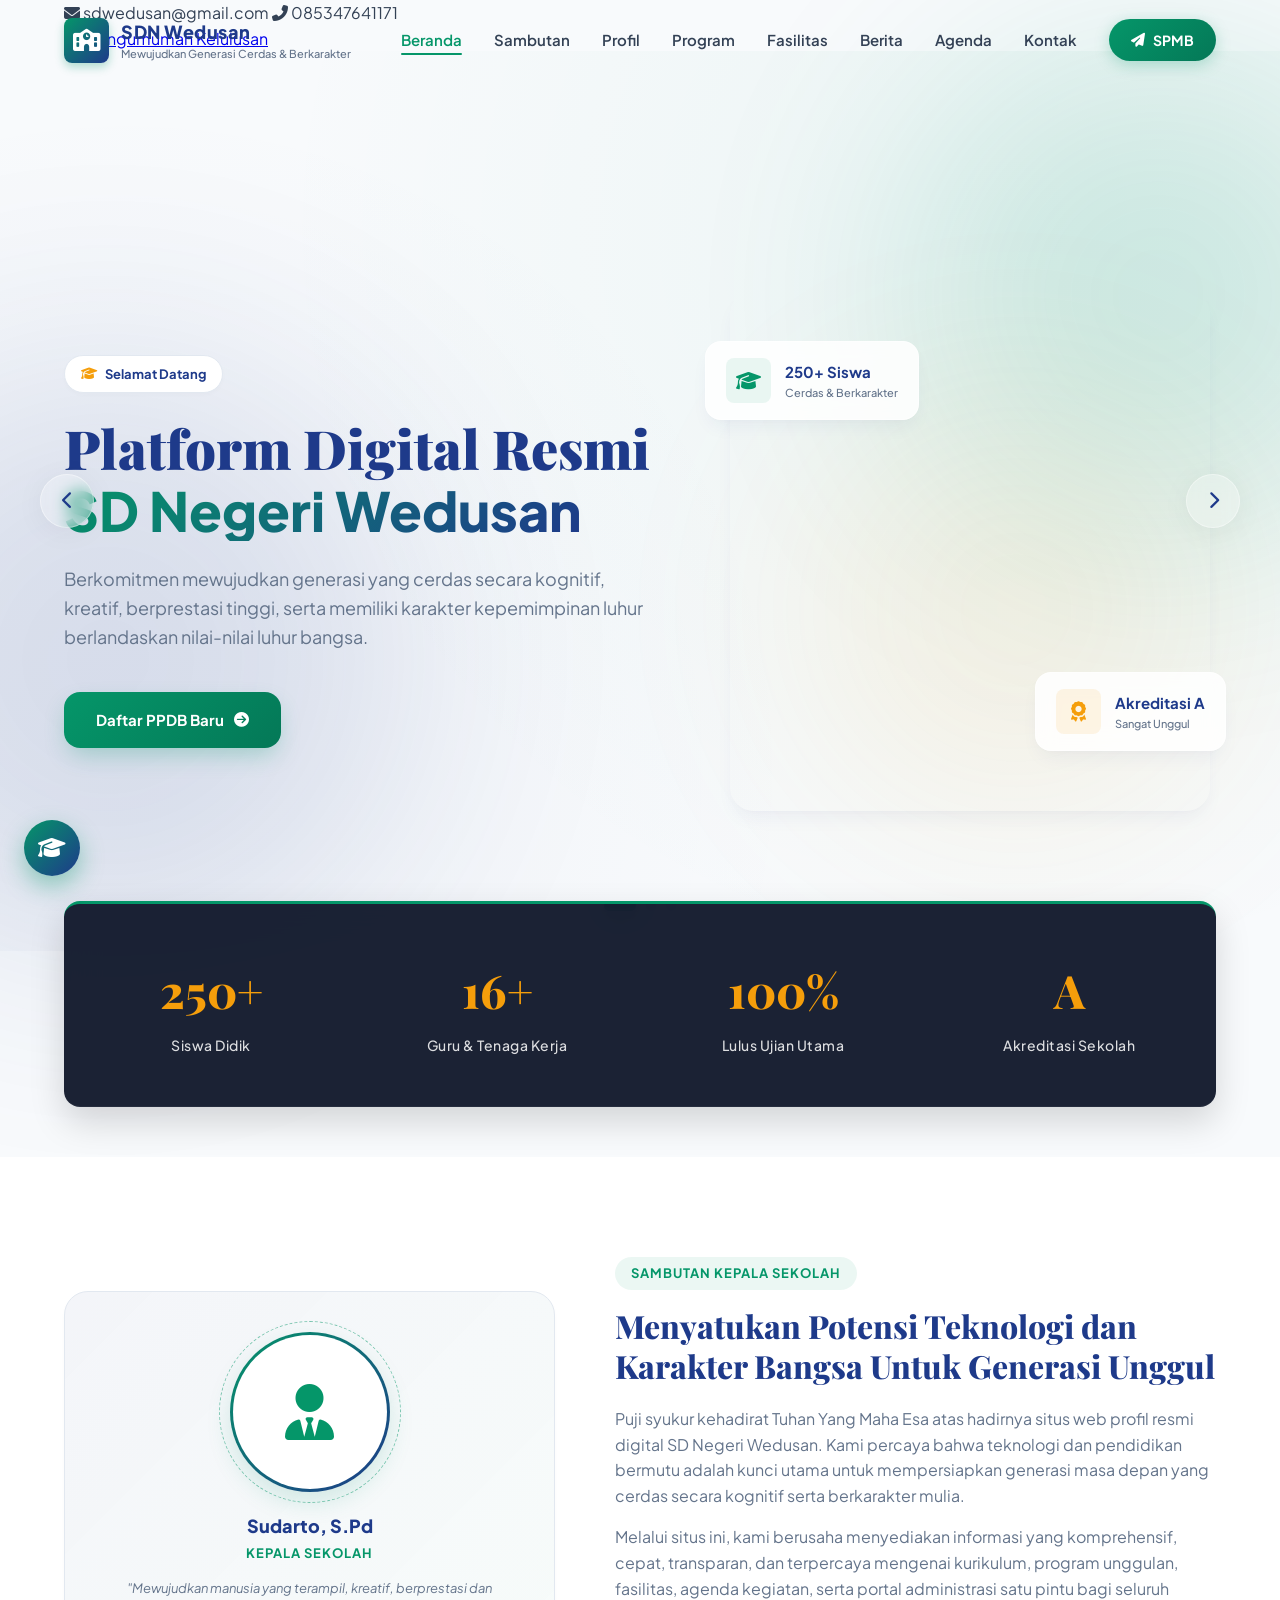
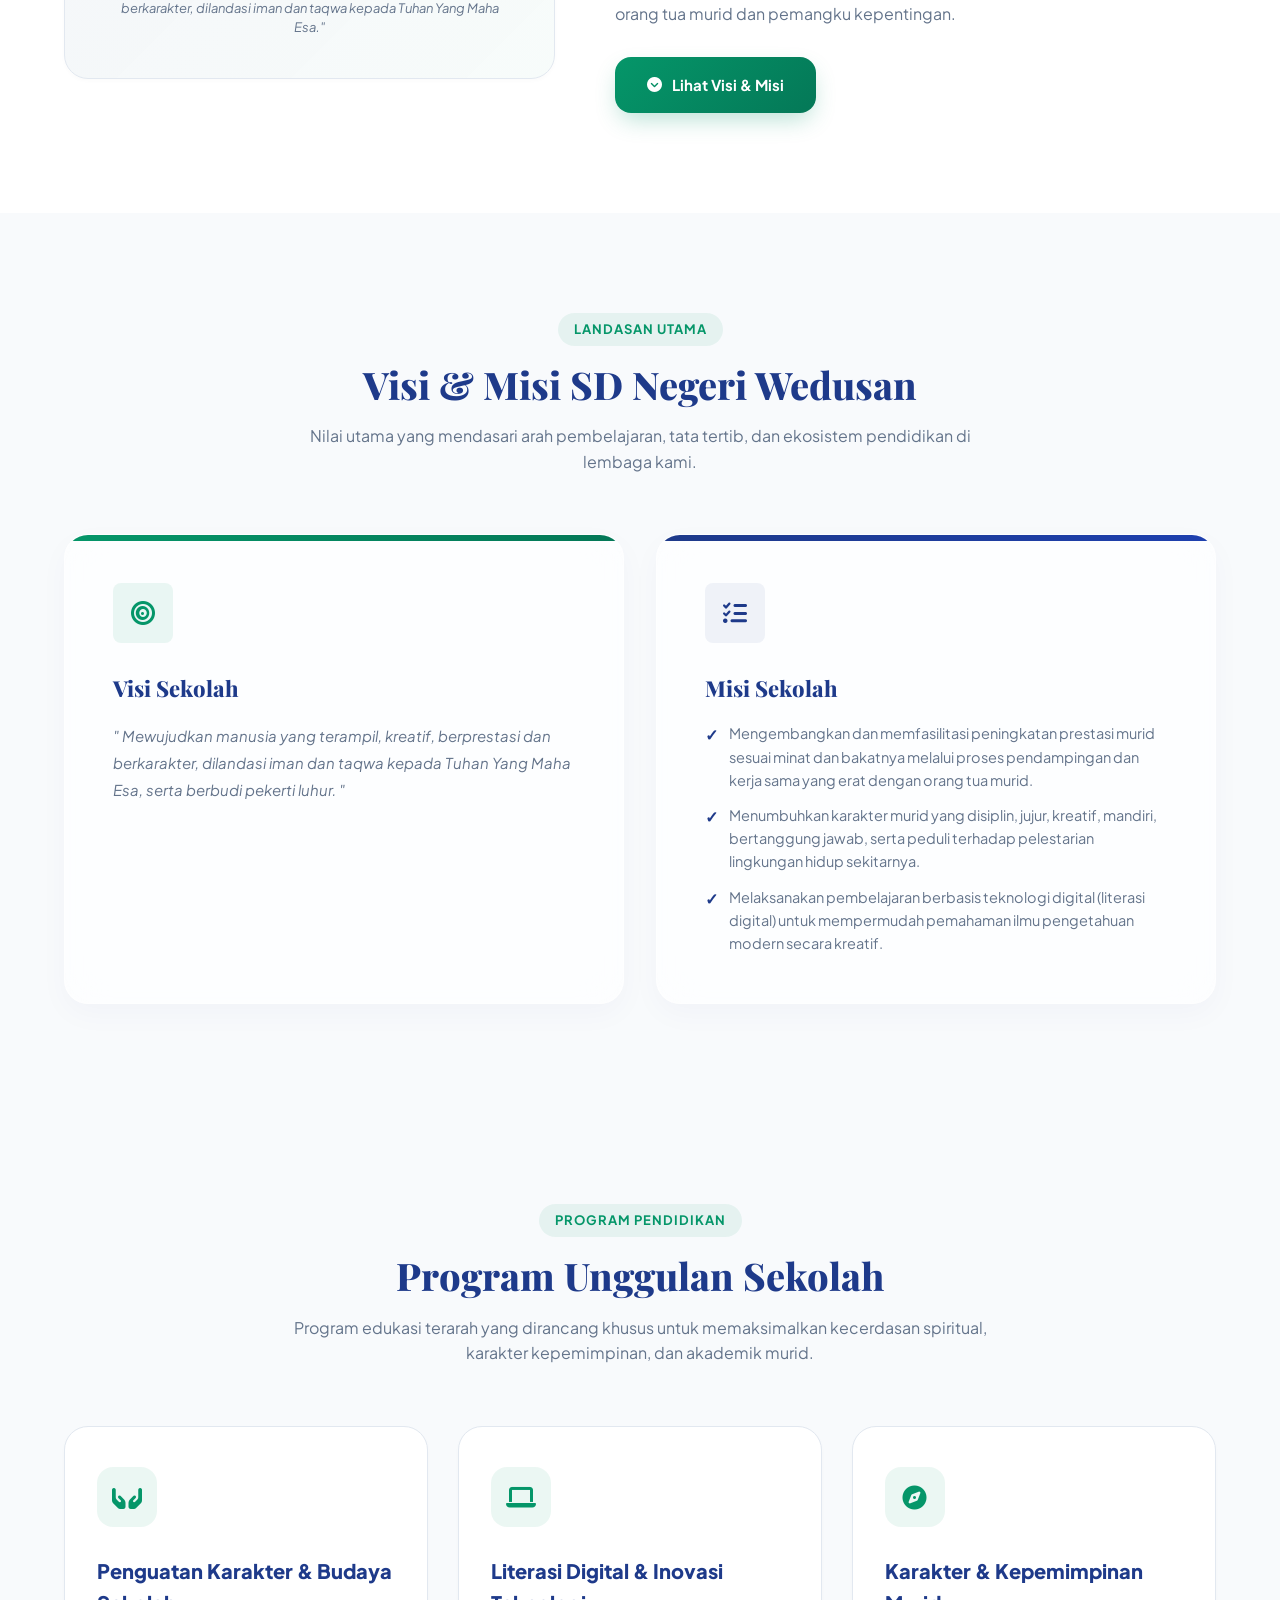
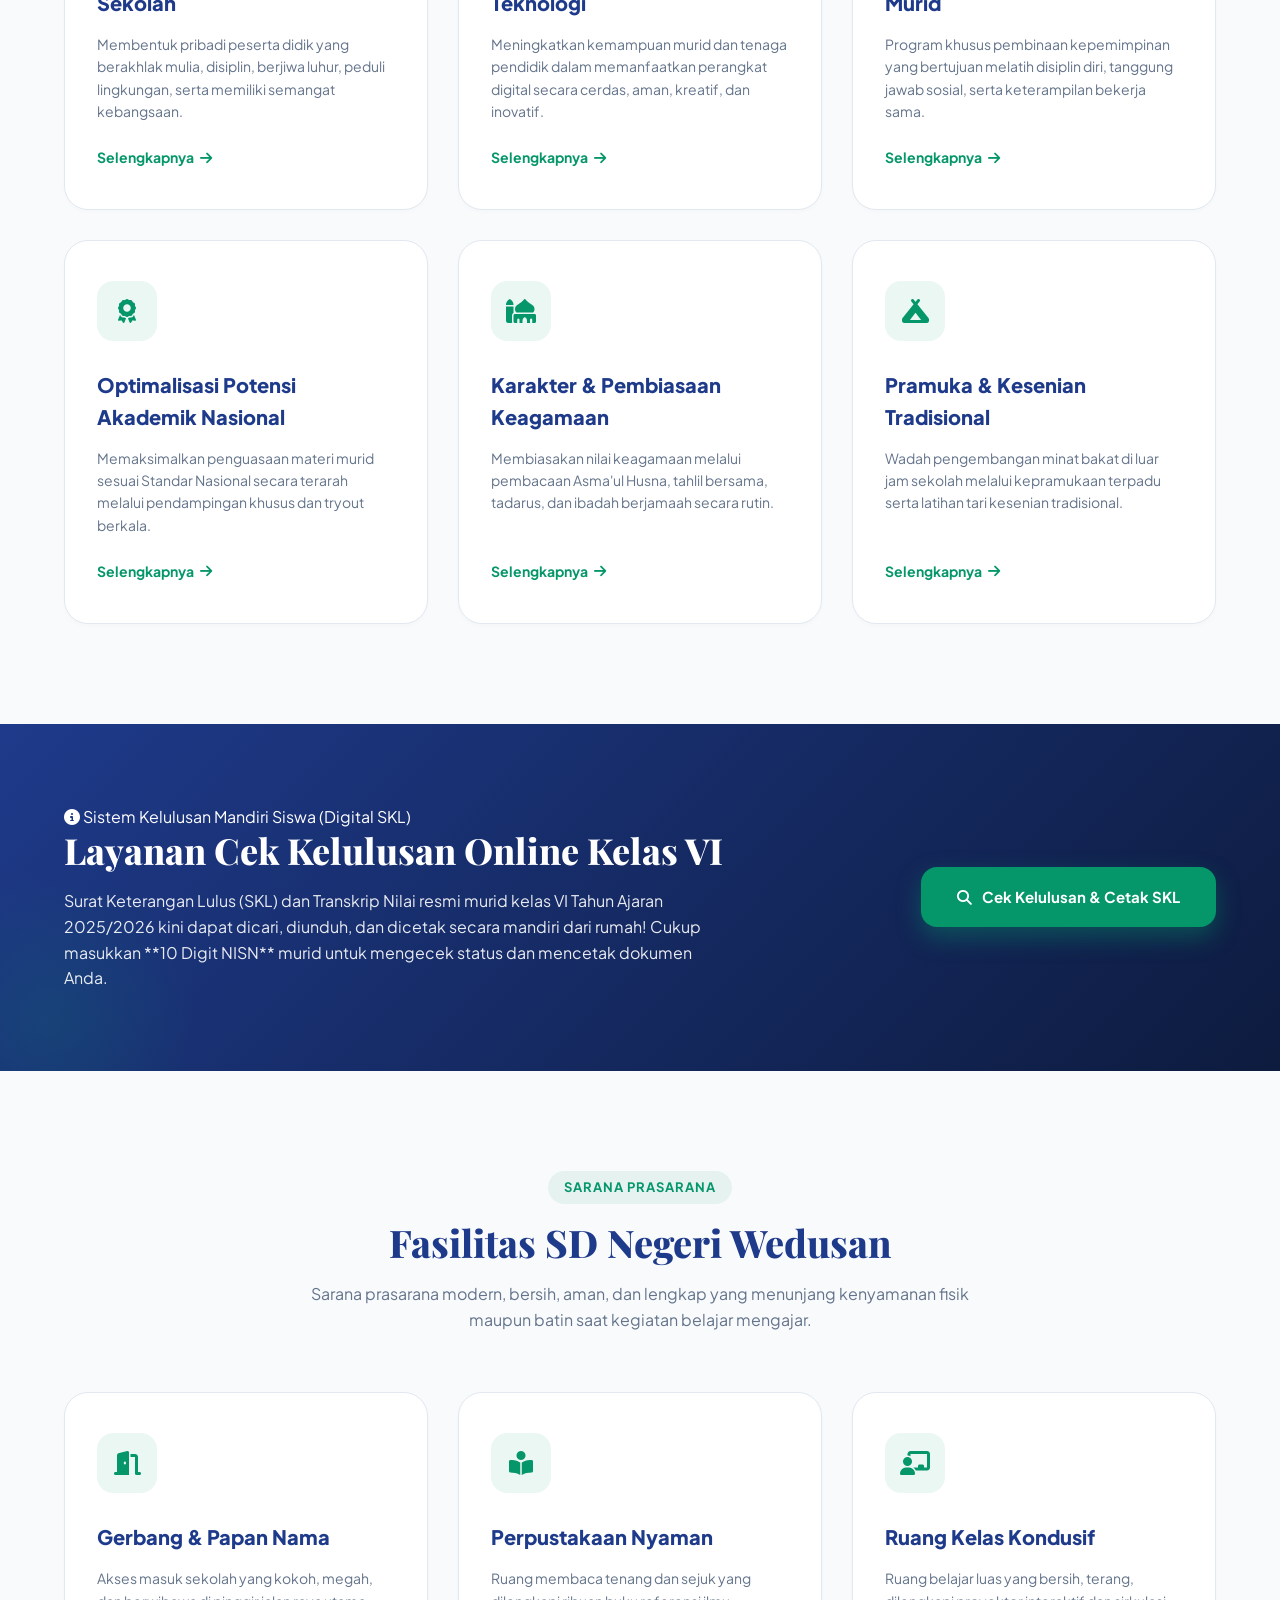
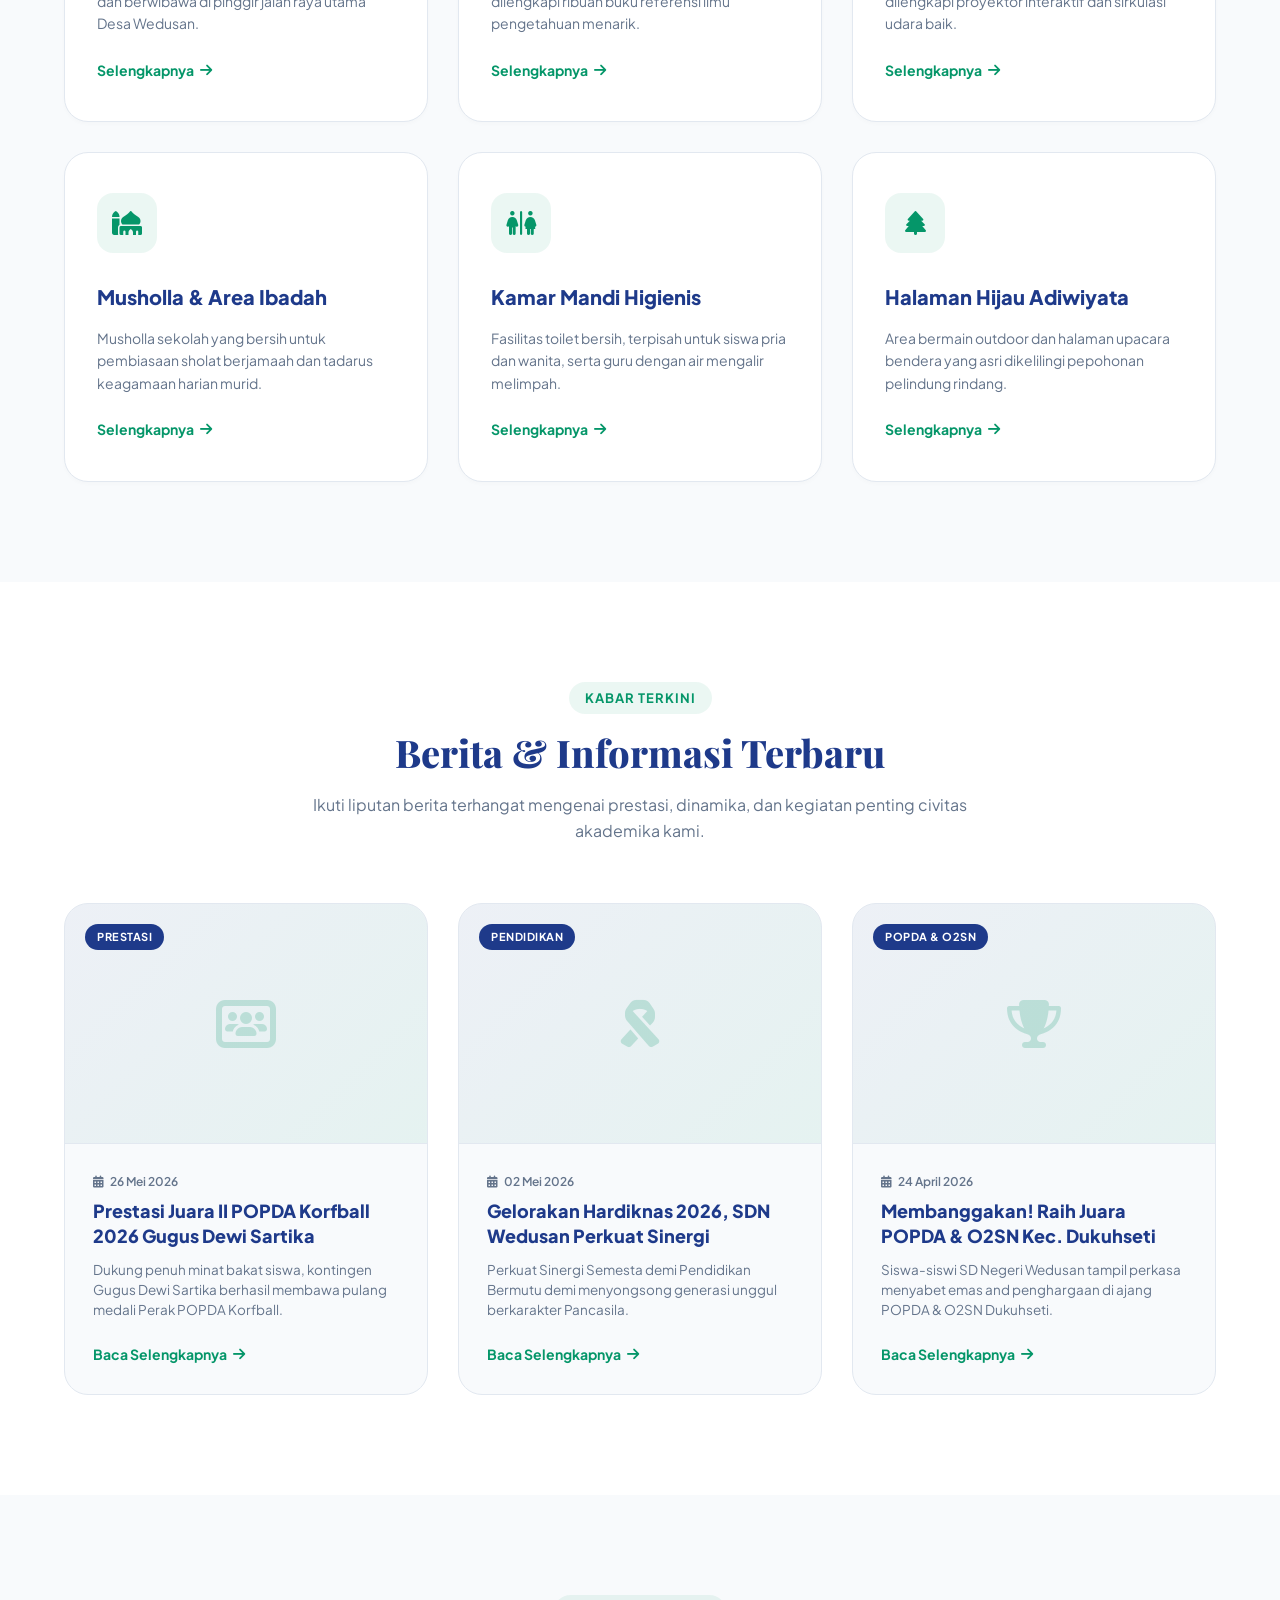
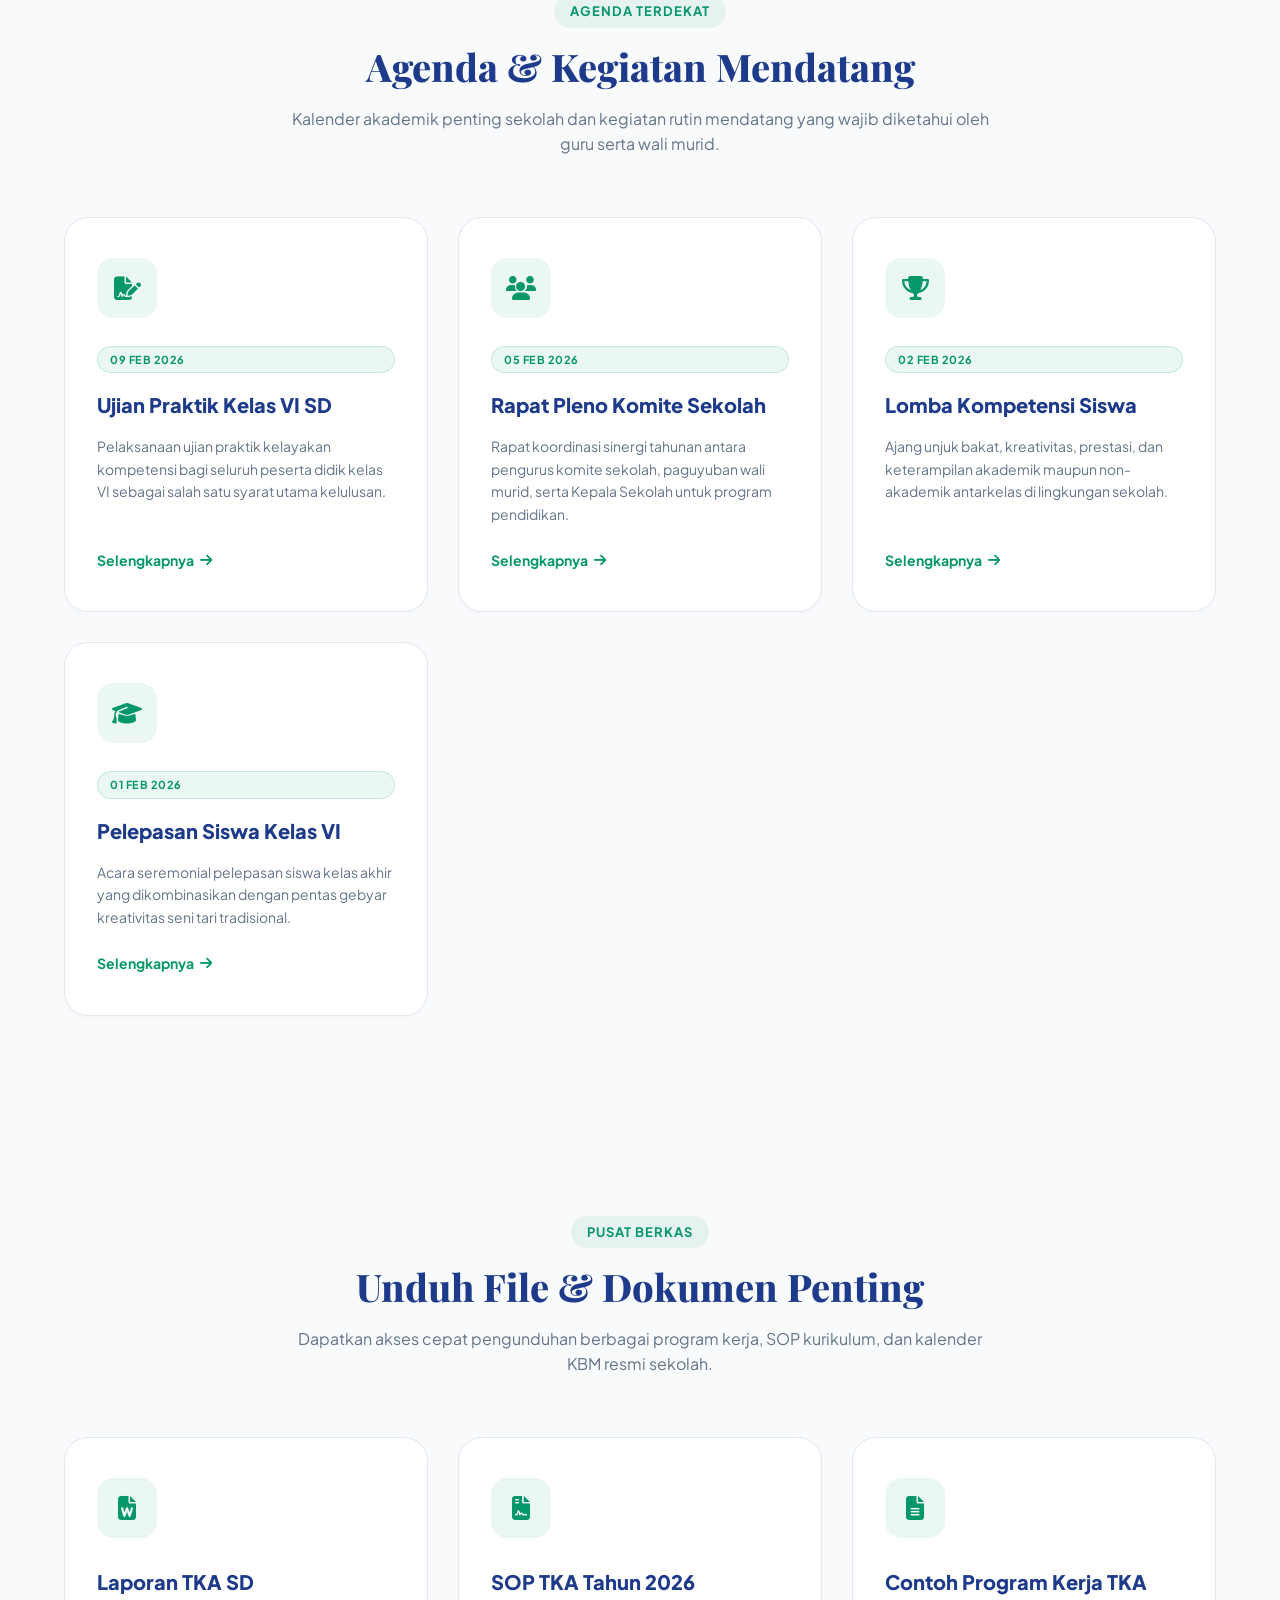
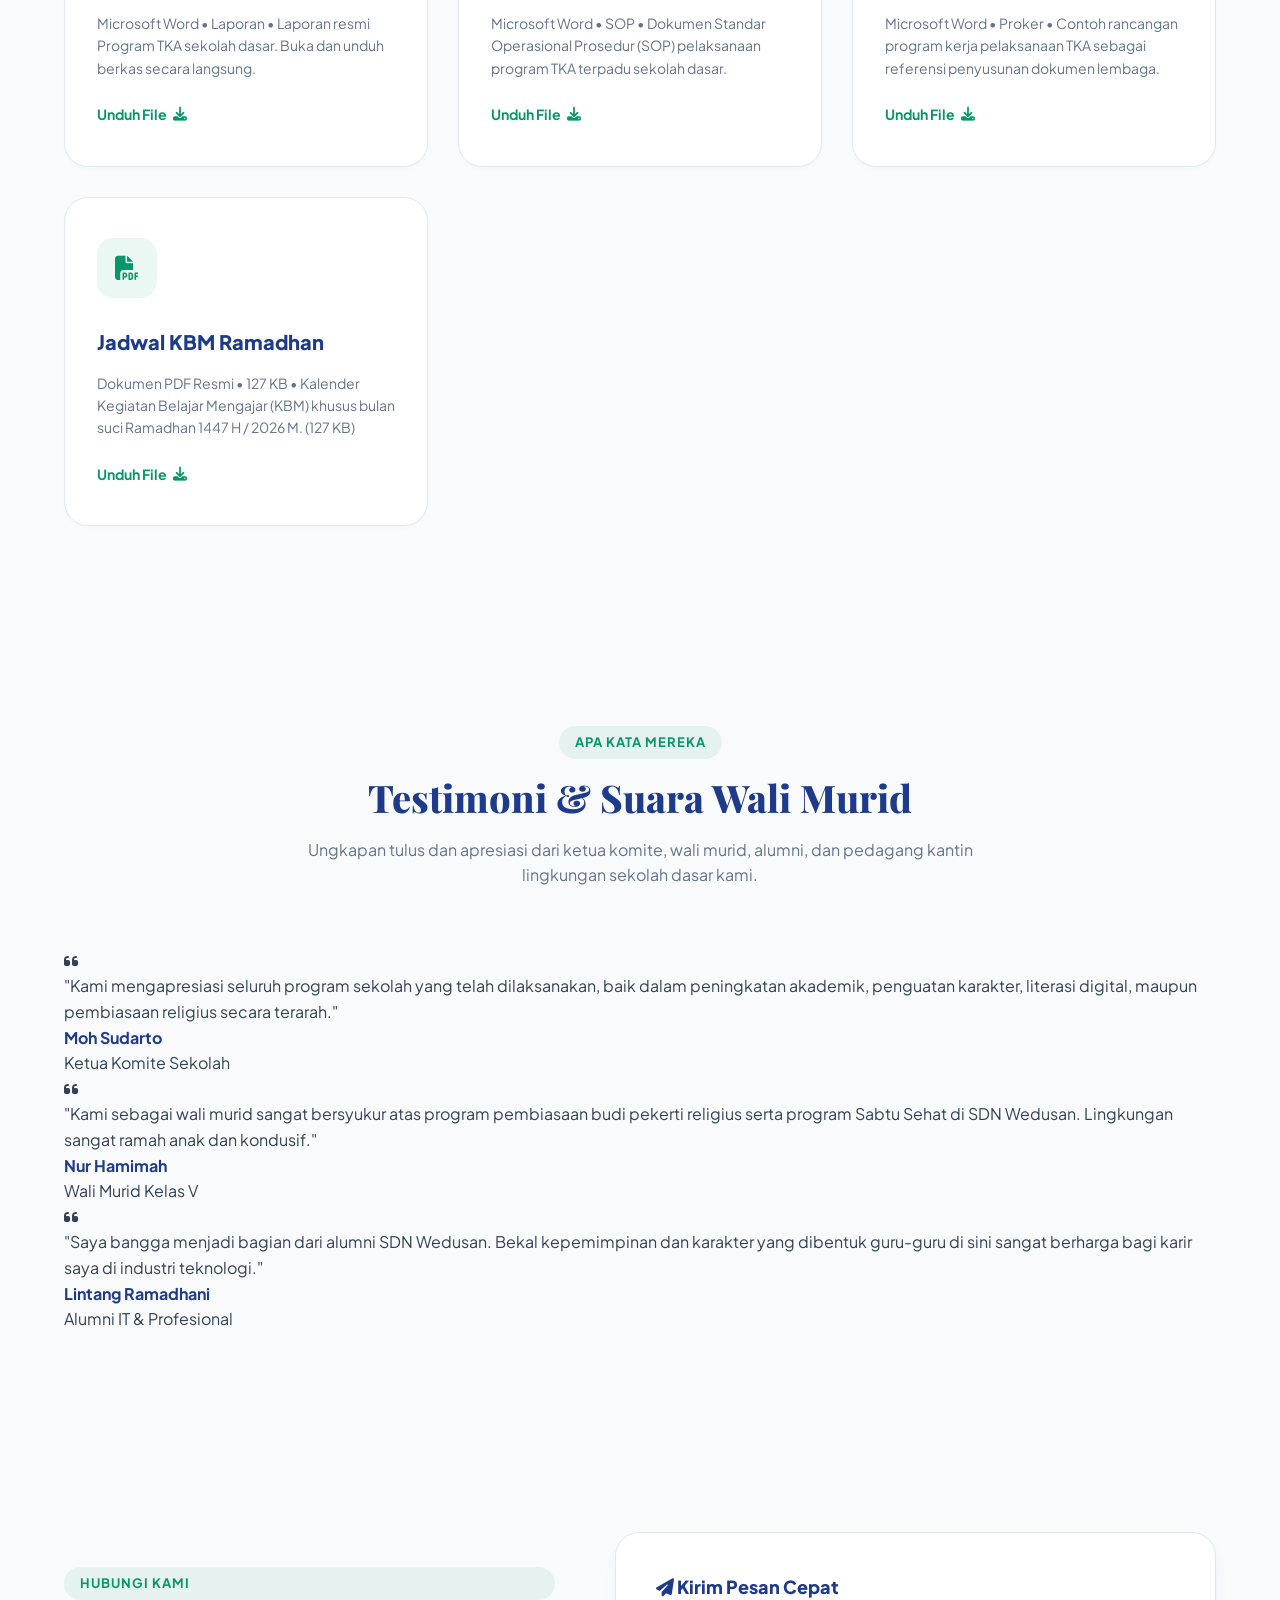
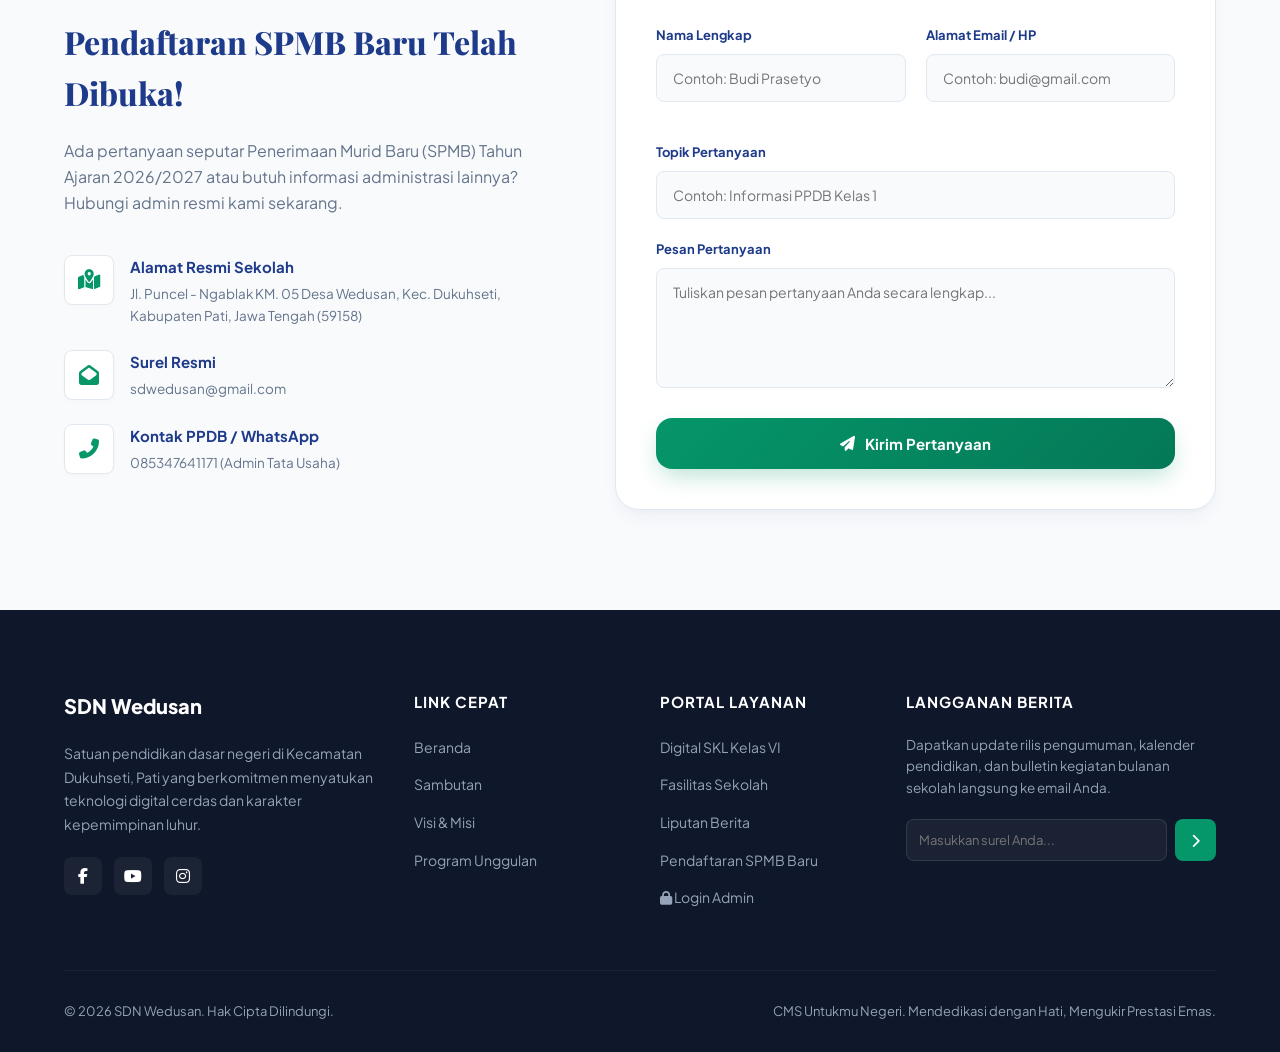
==== index.html @ 5e81607f "Add files via upload" ====
<!DOCTYPE html>
<html lang="id">
<head>
    <meta charset="UTF-8">
    <meta name="viewport" content="width=device-width, initial-scale=1.0">
    <title>SD Negeri Wedusan - Portal Informasi Resmi Sekolah</title>
    
    <!-- Font Awesome for Elegant Vector Icons -->
    <link rel="stylesheet" href="https://cdnjs.cloudflare.com/ajax/libs/font-awesome/6.4.0/css/all.min.css">
    
    <!-- Link Premium Stylesheet -->
    <link rel="stylesheet" href="styles.css">
</head>
<body>

    <!-- Glowing background decorative blobs -->
    <div class="glow-blob blob-1"></div>
    <div class="glow-blob blob-2"></div>
    <div class="glow-blob blob-3"></div>

    <!-- ==========================================
         1. TOP BAR & GLASSMORPHIC NAVBAR
         ========================================== -->
    <div class="top-bar">
        <div class="container">
            <div class="top-info">
                <span><i class="fas fa-envelope"></i> sdwedusan@gmail.com</span>
                <span><i class="fas fa-phone-alt"></i> 085347641171</span>
            </div>
            <div class="top-links">
                <a href="#portal-kelulusan" class="pulse-btn"><i class="fas fa-graduation-cap"></i> Pengumuman Kelulusan</a>
            </div>
        </div>
    </div>

    <header class="navbar">
        <div class="container">
            <a href="#" class="brand" id="brand-container" style="position: relative;">
                <div class="brand-logo">
                    <i class="fas fa-school"></i>
                </div>
                <div class="brand-text">
                    <span class="brand-name">SDN Wedusan</span>
                    <span class="brand-sub">Mewujudkan Generasi Cerdas & Berkarakter</span>
                </div>
            </a>
            
            <ul class="nav-menu">
                <li><a href="#beranda" class="nav-link active">Beranda</a></li>
                <li><a href="#sambutan" class="nav-link">Sambutan</a></li>
                <li><a href="#profil" class="nav-link">Profil</a></li>
                <li><a href="#program" class="nav-link">Program</a></li>
                <li><a href="#fasilitas" class="nav-link">Fasilitas</a></li>
                <li><a href="#berita" class="nav-link">Berita</a></li>
                <li><a href="#agenda" class="nav-link">Agenda</a></li>
                <li><a href="#kontak" class="nav-link">Kontak</a></li>
                <li><a href="#" class="btn-nav" onclick="openSpmbModal(event)"><i class="fas fa-paper-plane"></i> SPMB</a></li>
            </ul>
            
            <button class="mobile-toggle" id="menu-btn" aria-label="Menu Toggle">
                <i class="fas fa-bars"></i>
            </button>
        </div>
    </header>

    <!-- ==========================================
         2. HERO SLIDER SECTION (DYNAMIC DIAPHRAGM)
         ========================================== -->
    <section id="beranda" class="hero-slider">
        <!-- Dynamic slides, controls, and dots will be rendered here by JS -->
    </section>

    <!-- ==========================================
         3. STATS STRIP SECTION
         ========================================== -->
    <section class="stats-bar">
        <div class="container" id="stats-container" style="position: relative;">
            <!-- Dynamic Stats will be rendered here by JS -->
        </div>
    </section>

    <!-- ==========================================
         4. SAMBUTAN KASEK
         ========================================== -->
    <section id="sambutan" class="about">
        <div class="container" id="welcome-container" style="position: relative;">
            <!-- Dynamic Welcome content will be rendered here by JS -->
        </div>
    </section>

    <!-- ==========================================
         5. VISI & MISI
         ========================================== -->
    <section id="profil" class="visi-misi-section">
        <div class="container" id="visi-misi-container" style="position: relative;">
            <!-- Dynamic Visi & Misi will be rendered here by JS -->
        </div>
    </section>

    <!-- ==========================================
         6. PROGRAM UNGGULAN
         ========================================== -->
    <section id="program" class="features">
        <div class="container" id="programs-container" style="position: relative;">
            <!-- Dynamic Programs will be rendered here by JS -->
        </div>
    </section>

    <!-- ==========================================
         7. DYNAMIC PORTAL KELULUSAN (INTEGRASI UTAMA)
         ========================================== -->
    <section id="portal-kelulusan" class="portal-banner">
        <div class="container">
            <div class="portal-banner-grid">
                <div class="portal-banner-content">
                    <div class="portal-badge"><i class="fas fa-info-circle"></i> Sistem Kelulusan Mandiri Siswa (Digital SKL)</div>
                    <h2>Layanan Cek Kelulusan Online Kelas VI</h2>
                    <p>Surat Keterangan Lulus (SKL) dan Transkrip Nilai resmi murid kelas VI Tahun Ajaran 2025/2026 kini dapat dicari, diunduh, dan dicetak secara mandiri dari rumah! Cukup masukkan **10 Digit NISN** murid untuk mengecek status dan mencetak dokumen Anda.</p>
                </div>
                <div class="portal-banner-action">
                    <a href="../skl-generator-sd/index.html" class="btn btn-primary" target="_blank"><i class="fas fa-search"></i> Cek Kelulusan & Cetak SKL</a>
                </div>
            </div>
        </div>
    </section>

    <!-- ==========================================
         8. FASILITAS SEKOLAH
         ========================================== -->
    <section id="fasilitas" class="facilities-section">
        <div class="container">
            <div class="section-header">
                <span class="section-badge">Sarana Prasarana</span>
                <h2 class="section-title">Fasilitas SD Negeri Wedusan</h2>
                <p class="section-subtitle">Sarana prasarana modern, bersih, aman, dan lengkap yang menunjang kenyamanan fisik maupun batin saat kegiatan belajar mengajar.</p>
            </div>
            
            <div class="add-btn-wrapper">
                <button class="btn-add-item" onclick="openAddItem('facilities')"><i class="fas fa-plus"></i> Tambah Fasilitas Baru</button>
            </div>
            <div class="features-grid" id="facilities-grid">
                <!-- Fasilitas 1 -->
                <div class="feature-card">
                    <div class="feature-icon"><i class="fas fa-door-open"></i></div>
                    <h3>Gerbang & Papan Nama</h3>
                    <p>Akses masuk sekolah yang kokoh, megah, dan berwibawa di pinggir jalan raya utama Desa Wedusan.</p>
                    <a href="https://sdnwedusan.aksespedia.com/fasilitas" class="feature-link" target="_blank">Selengkapnya <i class="fas fa-arrow-right"></i></a>
                </div>
                
                <!-- Fasilitas 2 -->
                <div class="feature-card">
                    <div class="feature-icon"><i class="fas fa-book-reader"></i></div>
                    <h3>Perpustakaan Nyaman</h3>
                    <p>Ruang membaca tenang dan sejuk yang dilengkapi ribuan buku referensi ilmu pengetahuan menarik.</p>
                    <a href="https://sdnwedusan.aksespedia.com/fasilitas" class="feature-link" target="_blank">Selengkapnya <i class="fas fa-arrow-right"></i></a>
                </div>
                
                <!-- Fasilitas 3 -->
                <div class="feature-card">
                    <div class="feature-icon"><i class="fas fa-chalkboard-user"></i></div>
                    <h3>Ruang Kelas Kondusif</h3>
                    <p>Ruang belajar luas yang bersih, terang, dilengkapi proyektor interaktif dan sirkulasi udara baik.</p>
                    <a href="https://sdnwedusan.aksespedia.com/fasilitas" class="feature-link" target="_blank">Selengkapnya <i class="fas fa-arrow-right"></i></a>
                </div>
                
                <!-- Fasilitas 4 -->
                <div class="feature-card">
                    <div class="feature-icon"><i class="fas fa-mosque"></i></div>
                    <h3>Musholla & Area Ibadah</h3>
                    <p>Musholla sekolah yang bersih untuk pembiasaan sholat berjamaah dan tadarus keagamaan harian murid.</p>
                    <a href="https://sdnwedusan.aksespedia.com/fasilitas" class="feature-link" target="_blank">Selengkapnya <i class="fas fa-arrow-right"></i></a>
                </div>
                
                <!-- Fasilitas 5 -->
                <div class="feature-card">
                    <div class="feature-icon"><i class="fas fa-restroom"></i></div>
                    <h3>Kamar Mandi Higienis</h3>
                    <p>Fasilitas toilet bersih, terpisah untuk siswa pria dan wanita, serta guru dengan air mengalir melimpah.</p>
                    <a href="https://sdnwedusan.aksespedia.com/fasilitas" class="feature-link" target="_blank">Selengkapnya <i class="fas fa-arrow-right"></i></a>
                </div>
                
                <!-- Fasilitas 6 -->
                <div class="feature-card">
                    <div class="feature-icon"><i class="fas fa-tree"></i></div>
                    <h3>Halaman Hijau Adiwiyata</h3>
                    <p>Area bermain outdoor dan halaman upacara bendera yang asri dikelilingi pepohonan pelindung rindang.</p>
                    <a href="https://sdnwedusan.aksespedia.com/fasilitas" class="feature-link" target="_blank">Selengkapnya <i class="fas fa-arrow-right"></i></a>
                </div>
            </div>
        </div>
    </section>

    <!-- ==========================================
         9. BERITA TERBARU (KABAR SEKOLAH)
         ========================================== -->
    <section id="berita" class="gallery">
        <div class="container">
            <div class="section-header">
                <span class="section-badge">Kabar Terkini</span>
                <h2 class="section-title">Berita & Informasi Terbaru</h2>
                <p class="section-subtitle">Ikuti liputan berita terhangat mengenai prestasi, dinamika, dan kegiatan penting civitas akademika kami.</p>
            </div>
            
            <div class="add-btn-wrapper">
                <button class="btn-add-item" onclick="openAddItem('news')"><i class="fas fa-plus"></i> Tambah Berita Baru</button>
            </div>
            <div class="gallery-grid" id="news-grid">
                <!-- Berita 1 -->
                <div class="gallery-card">
                    <div class="gallery-media">
                        <i class="fas fa-users-rectangle"></i>
                        <span class="gallery-tag">Prestasi</span>
                    </div>
                    <div class="gallery-content">
                        <div class="gallery-date"><i class="fas fa-calendar-alt"></i> 26 Mei 2026</div>
                        <h3>Prestasi Juara II POPDA Korfball 2026 Gugus Dewi Sartika</h3>
                        <p>Dukung penuh minat bakat siswa, kontingen Gugus Dewi Sartika berhasil membawa pulang medali Perak POPDA Korfball.</p>
                        <a href="https://sdnwedusan.aksespedia.com/berita/dukung-minat-bakat-siswa-gugus-dewi-sartika-torehkan-prestasi-juara-ii-di-ajang-popda-korfball-2026" class="feature-link" target="_blank">Baca Selengkapnya <i class="fas fa-arrow-right"></i></a>
                    </div>
                </div>
                
                <!-- Berita 2 -->
                <div class="gallery-card">
                    <div class="gallery-media">
                        <i class="fas fa-ribbon"></i>
                        <span class="gallery-tag">Pendidikan</span>
                    </div>
                    <div class="gallery-content">
                        <div class="gallery-date"><i class="fas fa-calendar-alt"></i> 02 Mei 2026</div>
                        <h3>Gelorakan Hardiknas 2026, SDN Wedusan Perkuat Sinergi</h3>
                        <p>Perkuat Sinergi Semesta demi Pendidikan Bermutu demi menyongsong generasi unggul berkarakter Pancasila.</p>
                        <a href="https://sdnwedusan.aksespedia.com/berita/gelorakan-hardiknas-2026-sdn-wedusan-perkuat-sinergi-semesta-demi-pendidikan-bermutu" class="feature-link" target="_blank">Baca Selengkapnya <i class="fas fa-arrow-right"></i></a>
                    </div>
                </div>
                
                <!-- Berita 3 -->
                <div class="gallery-card">
                    <div class="gallery-media">
                        <i class="fas fa-trophy"></i>
                        <span class="gallery-tag">POPDA & O2SN</span>
                    </div>
                    <div class="gallery-content">
                        <div class="gallery-date"><i class="fas fa-calendar-alt"></i> 24 April 2026</div>
                        <h3>Membanggakan! Raih Juara POPDA & O2SN Kec. Dukuhseti</h3>
                        <p>Siswa-siswi SD Negeri Wedusan tampil perkasa menyabet emas dan penghargaan di ajang POPDA & O2SN Dukuhseti.</p>
                        <a href="https://sdnwedusan.aksespedia.com/berita/membanggakan-siswa-siswi-sdn-wedusan-raih-juara-di-ajang-popda-dan-o2sn-tingkat-kecamatan-dukuhseti-2026" class="feature-link" target="_blank">Baca Selengkapnya <i class="fas fa-arrow-right"></i></a>
                    </div>
                </div>
            </div>
        </div>
    </section>

    <!-- ==========================================
         10. AGENDA KEGIATAN
         ========================================== -->
    <section id="agenda" class="agenda-section">
        <div class="container">
            <div class="section-header">
                <span class="section-badge">Agenda terdekat</span>
                <h2 class="section-title">Agenda & Kegiatan Mendatang</h2>
                <p class="section-subtitle">Kalender akademik penting sekolah dan kegiatan rutin mendatang yang wajib diketahui oleh guru serta wali murid.</p>
            </div>
            
            <div class="add-btn-wrapper">
                <button class="btn-add-item" onclick="openAddItem('agenda')"><i class="fas fa-plus"></i> Tambah Agenda Baru</button>
            </div>
            <div class="features-grid" id="agenda-grid">
                <!-- Agenda 1 -->
                <div class="feature-card">
                    <div class="feature-icon"><i class="fas fa-file-signature"></i></div>
                    <div class="card-date-badge">09 Feb 2026</div>
                    <h3>Ujian Praktik Kelas VI SD</h3>
                    <p>Pelaksanaan ujian praktik kelayakan kompetensi bagi seluruh peserta didik kelas VI sebagai salah satu syarat utama kelulusan.</p>
                    <a href="https://sdnwedusan.aksespedia.com/agenda/ujian-praktik-kelas-vi" class="feature-link" target="_blank">Selengkapnya <i class="fas fa-arrow-right"></i></a>
                </div>
                
                <!-- Agenda 2 -->
                <div class="feature-card">
                    <div class="feature-icon"><i class="fas fa-users"></i></div>
                    <div class="card-date-badge">05 Feb 2026</div>
                    <h3>Rapat Pleno Komite Sekolah</h3>
                    <p>Rapat koordinasi sinergi tahunan antara pengurus komite sekolah, paguyuban wali murid, serta Kepala Sekolah untuk program pendidikan.</p>
                    <a href="https://sdnwedusan.aksespedia.com/agenda" class="feature-link" target="_blank">Selengkapnya <i class="fas fa-arrow-right"></i></a>
                </div>
                
                <!-- Agenda 3 -->
                <div class="feature-card">
                    <div class="feature-icon"><i class="fas fa-trophy"></i></div>
                    <div class="card-date-badge">02 Feb 2026</div>
                    <h3>Lomba Kompetensi Siswa</h3>
                    <p>Ajang unjuk bakat, kreativitas, prestasi, dan keterampilan akademik maupun non-akademik antarkelas di lingkungan sekolah.</p>
                    <a href="https://sdnwedusan.aksespedia.com/agenda" class="feature-link" target="_blank">Selengkapnya <i class="fas fa-arrow-right"></i></a>
                </div>
                
                <!-- Agenda 4 -->
                <div class="feature-card">
                    <div class="feature-icon"><i class="fas fa-graduation-cap"></i></div>
                    <div class="card-date-badge">01 Feb 2026</div>
                    <h3>Pelepasan Siswa Kelas VI</h3>
                    <p>Acara seremonial pelepasan siswa kelas akhir yang dikombinasikan dengan pentas gebyar kreativitas seni tari tradisional.</p>
                    <a href="https://sdnwedusan.aksespedia.com/agenda" class="feature-link" target="_blank">Selengkapnya <i class="fas fa-arrow-right"></i></a>
                </div>
            </div>
        </div>
    </section>

    <!-- ==========================================
         11. PUSAT UNDUH & DOKUMEN (DOWNLOADS)
         ========================================== -->
    <section class="download-section">
        <div class="container">
            <div class="section-header">
                <span class="section-badge">Pusat berkas</span>
                <h2 class="section-title">Unduh File & Dokumen Penting</h2>
                <p class="section-subtitle">Dapatkan akses cepat pengunduhan berbagai program kerja, SOP kurikulum, dan kalender KBM resmi sekolah.</p>
            </div>
            
            <div class="add-btn-wrapper">
                <button class="btn-add-item" onclick="openAddItem('downloads')"><i class="fas fa-plus"></i> Tambah Dokumen Baru</button>
            </div>
            <div class="features-grid" id="downloads-grid">
                <!-- File 1 -->
                <a href="https://docs.google.com/document/d/1ke0bLNoEsCbUJmEQLVxhMthtEPaPGYrp/edit?usp=sharing&ouid=114689328531825124802&rtpof=true&sd=true" class="feature-card" target="_blank" style="text-decoration: none;">
                    <div class="feature-icon"><i class="fas fa-file-word"></i></div>
                    <h3>Laporan TKA SD</h3>
                    <p>Microsoft Word • Laporan resmi Program TKA sekolah dasar. Buka dan unduh berkas secara langsung.</p>
                    <span class="feature-link">Unduh File <i class="fas fa-download"></i></span>
                </a>
                
                <!-- File 2 -->
                <a href="https://docs.google.com/document/d/1OnTIPAF_rLAVzOPTQ4CddXwNv4gqKwoj/edit?usp=sharing&ouid=114689328531825124802&rtpof=true&sd=true" class="feature-card" target="_blank" style="text-decoration: none;">
                    <div class="feature-icon"><i class="fas fa-file-contract"></i></div>
                    <h3>SOP TKA Tahun 2026</h3>
                    <p>Microsoft Word • Dokumen Standar Operasional Prosedur (SOP) pelaksanaan program TKA terpadu sekolah dasar.</p>
                    <span class="feature-link">Unduh File <i class="fas fa-download"></i></span>
                </a>
                
                <!-- File 3 -->
                <a href="https://docs.google.com/document/d/1gZyIwJmtBulUCTR7e7nx0bPuLFxt6S3R/edit?usp=sharing&ouid=114689328531825124802&rtpof=true&sd=true" class="feature-card" target="_blank" style="text-decoration: none;">
                    <div class="feature-icon"><i class="fas fa-file-alt"></i></div>
                    <h3>Contoh Program Kerja TKA</h3>
                    <p>Microsoft Word • Contoh rancangan program kerja pelaksanaan TKA sebagai referensi penyusunan dokumen lembaga.</p>
                    <span class="feature-link">Unduh File <i class="fas fa-download"></i></span>
                </a>
                
                <!-- File 4 -->
                <a href="https://sdnwedusan.aksespedia.com/storage/tenants/50/Stzc6r5Ghfwzltf3DTaK4WIOASTJKsKCtEM7GlyH.pdf" class="feature-card" target="_blank" style="text-decoration: none;">
                    <div class="feature-icon"><i class="fas fa-file-pdf"></i></div>
                    <h3>Jadwal KBM Ramadhan</h3>
                    <p>Dokumen PDF Resmi • Kalender Kegiatan Belajar Mengajar (KBM) khusus bulan suci Ramadhan 1447 H / 2026 M. (127 KB)</p>
                    <span class="feature-link">Unduh PDF <i class="fas fa-download"></i></span>
                </a>
            </div>
        </div>
    </section>

    <!-- ==========================================
         12. TESTIMONIALS (SUARA MASYARAKAT)
         ========================================== -->
    <section class="testimonials-section">
        <div class="container">
            <div class="section-header">
                <span class="section-badge">Apa kata mereka</span>
                <h2 class="section-title">Testimoni & Suara Wali Murid</h2>
                <p class="section-subtitle">Ungkapan tulus dan apresiasi dari ketua komite, wali murid, alumni, dan pedagang kantin lingkungan sekolah dasar kami.</p>
            </div>
            
            <div class="testimonials-grid">
                <!-- Testi 1 -->
                <div class="testi-card">
                    <div class="testi-icon"><i class="fas fa-quote-left"></i></div>
                    <p class="testi-content">"Kami mengapresiasi seluruh program sekolah yang telah dilaksanakan, baik dalam peningkatan akademik, penguatan karakter, literasi digital, maupun pembiasaan religius secara terarah."</p>
                    <div class="testi-user">
                        <h4>Moh Sudarto</h4>
                        <p>Ketua Komite Sekolah</p>
                    </div>
                </div>
                
                <!-- Testi 2 -->
                <div class="testi-card">
                    <div class="testi-icon"><i class="fas fa-quote-left"></i></div>
                    <p class="testi-content">"Kami sebagai wali murid sangat bersyukur atas program pembiasaan budi pekerti religius serta program Sabtu Sehat di SDN Wedusan. Lingkungan sangat ramah anak dan kondusif."</p>
                    <div class="testi-user">
                        <h4>Nur Hamimah</h4>
                        <p>Wali Murid Kelas V</p>
                    </div>
                </div>
                
                <!-- Testi 3 -->
                <div class="testi-card">
                    <div class="testi-icon"><i class="fas fa-quote-left"></i></div>
                    <p class="testi-content">"Saya bangga menjadi bagian dari alumni SDN Wedusan. Bekal kepemimpinan dan karakter yang dibentuk guru-guru di sini sangat berharga bagi karir saya di industri teknologi."</p>
                    <div class="testi-user">
                        <h4>Lintang Ramadhani</h4>
                        <p>Alumni IT & Profesional</p>
                    </div>
                </div>
            </div>
        </div>
    </section>

    <!-- ==========================================
         13. CONTACT & FORM
         ========================================== -->
    <section id="kontak" class="contact">
        <div class="container">
            <div class="contact-grid">
                <div class="contact-info">
                    <span class="section-badge">Hubungi Kami</span>
                    <h3>Pendaftaran SPMB Baru Telah Dibuka!</h3>
                    <p class="contact-desc">Ada pertanyaan seputar Penerimaan Murid Baru (SPMB) Tahun Ajaran 2026/2027 atau butuh informasi administrasi lainnya? Hubungi admin resmi kami sekarang.</p>
                    
                    <div class="contact-list">
                        <div class="contact-item">
                            <div class="contact-item-icon"><i class="fas fa-map-marked-alt"></i></div>
                            <div class="contact-item-text">
                                <h4>Alamat Resmi Sekolah</h4>
                                <p>Jl. Puncel - Ngablak KM. 05 Desa Wedusan, Kec. Dukuhseti, Kabupaten Pati, Jawa Tengah (59158)</p>
                            </div>
                        </div>
                        
                        <div class="contact-item">
                            <div class="contact-item-icon"><i class="fas fa-envelope-open"></i></div>
                            <div class="contact-item-text">
                                <h4>Surel Resmi</h4>
                                <p>sdwedusan@gmail.com</p>
                            </div>
                        </div>
                        
                        <div class="contact-item">
                            <div class="contact-item-icon"><i class="fas fa-phone-alt"></i></div>
                            <div class="contact-item-text">
                                <h4>Kontak PPDB / WhatsApp</h4>
                                <p>085347641171 (Admin Tata Usaha)</p>
                            </div>
                        </div>
                    </div>
                </div>
                
                <div class="contact-form-box">
                    <div class="contact-form-card">
                        <h4 style="font-size: 18px; font-weight:800; margin-bottom: 24px; color: var(--secondary);"><i class="fas fa-paper-plane text-primary"></i> Kirim Pesan Cepat</h4>
                        <form id="school-contact-form">
                            <div class="form-group-2">
                                <div class="form-field">
                                    <label for="form-name">Nama Lengkap</label>
                                    <input type="text" id="form-name" class="form-input" placeholder="Contoh: Budi Prasetyo" required>
                                </div>
                                <div class="form-field">
                                    <label for="form-email">Alamat Email / HP</label>
                                    <input type="text" id="form-email" class="form-input" placeholder="Contoh: budi@gmail.com" required>
                                </div>
                            </div>
                            
                            <div class="form-field">
                                <label for="form-subject">Topik Pertanyaan</label>
                                <input type="text" id="form-subject" class="form-input" placeholder="Contoh: Informasi PPDB Kelas 1" required>
                            </div>
                            
                            <div class="form-field last">
                                <label for="form-message">Pesan Pertanyaan</label>
                                <textarea id="form-message" class="form-input" placeholder="Tuliskan pesan pertanyaan Anda secara lengkap..." required></textarea>
                            </div>
                            
                            <button type="submit" class="btn btn-primary" style="width: 100%;"><i class="fas fa-paper-plane"></i> Kirim Pertanyaan</button>
                        </form>
                    </div>
                </div>
            </div>
        </div>
    </section>

    <!-- ==========================================
         14. FOOTER SECTION
         ========================================== -->
    <footer class="footer">
        <div class="container">
            <div class="footer-grid">
                <!-- Col 1 -->
                <div class="footer-col footer-about">
                    <h3>SDN Wedusan</h3>
                    <p>Satuan pendidikan dasar negeri di Kecamatan Dukuhseti, Pati yang berkomitmen menyatukan teknologi digital cerdas dan karakter kepemimpinan luhur.</p>
                    <div class="footer-socials">
                        <a href="#" class="social-btn"><i class="fab fa-facebook-f"></i></a>
                        <a href="#" class="social-btn"><i class="fab fa-youtube"></i></a>
                        <a href="#" class="social-btn"><i class="fab fa-instagram"></i></a>
                    </div>
                </div>
                
                <!-- Col 2 -->
                <div class="footer-col">
                    <h4>Link Cepat</h4>
                    <ul class="footer-links">
                        <li><a href="#beranda">Beranda</a></li>
                        <li><a href="#sambutan">Sambutan</a></li>
                        <li><a href="#profil">Visi & Misi</a></li>
                        <li><a href="#program">Program Unggulan</a></li>
                    </ul>
                </div>
                
                <!-- Col 3 -->
                <div class="footer-col">
                    <h4>Portal Layanan</h4>
                    <ul class="footer-links">
                        <li><a href="../skl-generator-sd/index.html" target="_blank">Digital SKL Kelas VI</a></li>
                        <li><a href="#fasilitas">Fasilitas Sekolah</a></li>
                        <li><a href="#berita">Liputan Berita</a></li>
                        <li><a href="#" onclick="openSpmbModal(event)">Pendaftaran SPMB Baru</a></li>
                        <li><a href="#" id="admin-login-trigger"><i class="fas fa-lock"></i> Login Admin</a></li>
                    </ul>
                </div>
                
                <!-- Col 4 -->
                <div class="footer-col footer-sub">
                    <h4>Langganan Berita</h4>
                    <p>Dapatkan update rilis pengumuman, kalender pendidikan, dan bulletin kegiatan bulanan sekolah langsung ke email Anda.</p>
                    <div class="sub-box">
                        <input type="email" class="sub-input" placeholder="Masukkan surel Anda..." required>
                        <button class="sub-btn"><i class="fas fa-chevron-right"></i></button>
                    </div>
                </div>
            </div>
            
            <div class="footer-bottom">
                <p>&copy; <span id="current-year"></span> SD Negeri Wedusan. Hak Cipta Dilindungi.</p>
                <p>CMS Untukmu Negeri. Mendedikasi dengan Hati, Mengukir Prestasi Emas.</p>
            </div>
        </div>
    </footer>

    <!-- ==========================================
         15. FLOATING QUICK ACTIONS WIDGET
         ========================================== -->
    <div class="floating-widget">
        <button class="widget-toggle" aria-label="Quick Actions">
            <i class="fas fa-graduation-cap"></i>
        </button>
        <div class="widget-menu">
            <a href="../skl-generator-sd/index.html" class="widget-item" target="_blank" title="Cek Kelulusan">
                <i class="fas fa-search"></i> <span>Cek Kelulusan</span>
            </a>
            <a href="#" class="widget-item" onclick="openSpmbModal(event)" title="Pendaftaran SPMB">
                <i class="fas fa-user-plus"></i> <span>Daftar SPMB</span>
            </a>
            <a href="#agenda" class="widget-item" title="Agenda Kegiatan">
                <i class="fas fa-calendar-alt"></i> <span>Agenda</span>
            </a>
        </div>
    </div>

    <!-- ==========================================
         ADMIN SYSTEM DIALOGS (GLASSMORPHIC)
         ========================================== -->
    
    <!-- Admin Top Bar Control Panel -->
    <div id="admin-control-bar" class="admin-bar">
        <div class="container admin-bar-container">
            <div class="admin-bar-info">
                <i class="fas fa-user-shield"></i> Mode Admin Aktif (SDN Wedusan)
            </div>
            <div class="admin-bar-actions">
                <button id="btn-view-ppdb" class="btn-admin-bar"><i class="fas fa-users-rectangle"></i> Pendaftar PPDB</button>
                <button id="btn-export-db" class="btn-admin-bar"><i class="fas fa-file-export"></i> Ekspor Data</button>
                <button id="btn-import-db" class="btn-admin-bar"><i class="fas fa-file-import"></i> Impor Data</button>
                <input type="file" id="input-import-file" style="display: none;" accept=".json">
                <button id="btn-logout-admin" class="btn-admin-bar danger"><i class="fas fa-sign-out-alt"></i> Keluar</button>
            </div>
        </div>
    </div>

    <!-- 1. Admin Login Modal -->
    <div id="admin-login-modal" class="modal-overlay">
        <div class="modal-card glass-modal">
            <div class="modal-card-header">
                <h3><i class="fas fa-lock"></i> Login Kontrol Panel Admin</h3>
                <button class="modal-close" id="btn-close-login">&times;</button>
            </div>
            <form id="admin-login-form">
                <div class="form-field">
                    <label for="admin-password">Kata Sandi Akses</label>
                    <input type="password" id="admin-password" class="form-input" placeholder="Masukkan kata sandi..." required autocomplete="current-password">
                </div>
                <button type="submit" class="btn btn-primary" style="width: 100%; margin-top: 10px;"><i class="fas fa-sign-in-alt"></i> Masuk Admin</button>
            </form>
        </div>
    </div>

    <!-- 2. Admin CRUD Modal (Add/Edit items) -->
    <div id="admin-crud-modal" class="modal-overlay">
        <div class="modal-card glass-modal large">
            <div class="modal-card-header">
                <h3 id="crud-modal-title"><i class="fas fa-edit"></i> Edit Item</h3>
                <button class="modal-close" id="btn-close-crud">&times;</button>
            </div>
            <form id="admin-crud-form">
                <!-- Hidden fields for routing -->
                <input type="hidden" id="crud-item-id">
                <input type="hidden" id="crud-section-type">

                <div class="form-group-2">
                    <div class="form-field">
                        <label for="crud-title" id="lbl-crud-title">Judul Item</label>
                        <input type="text" id="crud-title" class="form-input" required placeholder="Contoh: Laporan TKA SD">
                    </div>
                    <div class="form-field">
                        <label for="crud-badge" id="lbl-crud-badge">Badge / Sub-judul / Tanggal</label>
                        <input type="text" id="crud-badge" class="form-input" placeholder="Contoh: 26 Mei 2026 atau PDF • 127 KB">
                    </div>
                </div>

                <div class="form-field">
                    <label for="crud-desc">Deskripsi Singkat</label>
                    <textarea id="crud-desc" class="form-input" placeholder="Tuliskan keterangan detail di sini..." required></textarea>
                </div>

                <div class="form-group-2">
                    <div class="form-field">
                        <label for="crud-link">Tautan Aksi (Link URL)</label>
                        <input type="text" id="crud-link" class="form-input" placeholder="Contoh: https://google.com atau link dokumen">
                    </div>
                    <div class="form-field">
                        <label for="crud-icon-select">Ikon FontAwesome</label>
                        <select id="crud-icon-select" class="form-input">
                            <option value="fa-hands-holding">Tangan Peduli (Karakter)</option>
                            <option value="fa-laptop">Laptop (Teknologi/Digital)</option>
                            <option value="fa-compass">Kompas (Kepemimpinan)</option>
                            <option value="fa-award">Medali Emas (Akademik/Prestasi)</option>
                            <option value="fa-mosque">Musholla (Keagamaan)</option>
                            <option value="fa-campground">Tenda (Pramuka/Seni)</option>
                            <option value="fa-door-open">Pintu Gerbang</option>
                            <option value="fa-book-reader">Perpustakaan</option>
                            <option value="fa-chalkboard-user">Guru/Kelas</option>
                            <option value="fa-restroom">Toilet/Kamar Mandi</option>
                            <option value="fa-tree">Pohon (Halaman)</option>
                            <option value="fa-file-word">Dokumen Word (Biru)</option>
                            <option value="fa-file-pdf">Dokumen PDF (Merah)</option>
                            <option value="fa-file-contract">SOP / Kontrak</option>
                            <option value="fa-file-alt">File Teks / Alt</option>
                            <option value="fa-file-signature">Ujian Praktik / Tanda Tangan</option>
                            <option value="fa-users">Rapat / Orang Tua</option>
                            <option value="fa-trophy">Lomba / LKS</option>
                            <option value="fa-graduation-cap">Kelulusan / Toga</option>
                            <option value="fa-calendar-check">Kalender Sukses</option>
                        </select>
                    </div>
                </div>

                <div class="form-field">
                    <label>Pilihan Gambar Unggulan (Hanya untuk Berita/Fasilitas)</label>
                    <div class="image-upload-wrapper">
                        <input type="file" id="crud-file-input" accept="image/*" class="form-input-file">
                        <div class="image-upload-preview" id="crud-img-preview-box">
                            <i class="fas fa-cloud-upload-alt"></i>
                            <p>Klik atau Tarik gambar ke sini untuk mengunggah (Maks 1MB)</p>
                            <img id="crud-img-preview" src="" style="display: none;" alt="Preview">
                        </div>
                        <input type="hidden" id="crud-base64-image">
                    </div>
                </div>

                <button type="submit" class="btn btn-primary" style="width: 100%; margin-top: 15px;"><i class="fas fa-save"></i> Simpan Perubahan</button>
            </form>
        </div>
    </div>

    <!-- ==========================================
         CMS & SPMB ADDITIONAL MODALS (GLASSMORPHIC)
         ========================================== -->

    <!-- 1. SPMB / PPDB Registration Modal for Parents -->
    <div id="spmb-modal" class="modal-overlay">
        <div class="modal-card glass-modal large">
            <div class="modal-card-header">
                <h3><i class="fas fa-file-signature text-primary"></i> Formulir Pendaftaran Siswa Baru (SPMB)</h3>
                <button class="modal-close" onclick="closeSpmbModal()">&times;</button>
            </div>
            <form id="spmb-registration-form" onsubmit="submitSpmbForm(event)">
                <div class="form-group-2">
                    <div class="form-field">
                        <label for="spmb-nama">Nama Lengkap Calon Siswa</label>
                        <input type="text" id="spmb-nama" class="form-input" placeholder="Contoh: Rian Hidayat" required>
                    </div>
                    <div class="form-field">
                        <label for="spmb-nisn">NISN / NIK Calon Siswa</label>
                        <input type="text" id="spmb-nisn" class="form-input" placeholder="Contoh: 331812345678" required>
                    </div>
                </div>

                <div class="form-group-2">
                    <div class="form-field">
                        <label for="spmb-ttl">Tempat & Tanggal Lahir</label>
                        <input type="text" id="spmb-ttl" class="form-input" placeholder="Contoh: Pati, 12 Juni 2019" required>
                    </div>
                    <div class="form-field">
                        <label for="spmb-jk">Jenis Kelamin</label>
                        <select id="spmb-jk" class="form-input" required>
                            <option value="Laki-laki">Laki-laki</option>
                            <option value="Perempuan">Perempuan</option>
                        </select>
                    </div>
                </div>

                <div class="form-group-2">
                    <div class="form-field">
                        <label for="spmb-ortu">Nama Orang Tua / Wali</label>
                        <input type="text" id="spmb-ortu" class="form-input" placeholder="Contoh: Budi Prasetyo" required>
                    </div>
                    <div class="form-field">
                        <label for="spmb-wa">Nomor WhatsApp Aktif</label>
                        <input type="text" id="spmb-wa" class="form-input" placeholder="Contoh: 08123456789" required>
                    </div>
                </div>

                <div class="form-group-2">
                    <div class="form-field">
                        <label for="spmb-asal-tk">Asal Sekolah / TK</label>
                        <input type="text" id="spmb-asal-tk" class="form-input" placeholder="Contoh: TK Pertiwi Wedusan" required>
                    </div>
                    <div class="form-field">
                        <label for="spmb-alamat">Alamat Lengkap</label>
                        <input type="text" id="spmb-alamat" class="form-input" placeholder="Contoh: RT 02 RW 01 Desa Wedusan" required>
                    </div>
                </div>

                <button type="submit" class="btn btn-primary" style="width: 100%; margin-top: 15px;"><i class="fas fa-paper-plane"></i> Kirim Pendaftaran & Kirim ke WA</button>
            </form>
        </div>
    </div>

    <!-- 2. Admin View Registrations (PPDB CRM) Modal -->
    <div id="admin-registrations-modal" class="modal-overlay">
        <div class="modal-card glass-modal large" style="max-width: 950px; width: 95%;">
            <div class="modal-card-header">
                <h3><i class="fas fa-users-viewfinder text-primary"></i> Panel Manajemen Pendaftar Baru (PPDB)</h3>
                <button class="modal-close" onclick="closeRegistrationsModal()">&times;</button>
            </div>
            
            <div class="admin-bar-actions" style="margin-bottom: 20px; display: flex; gap: 12px; justify-content: flex-end;">
                <button onclick="openAddOfflineRegistration()" class="btn btn-add-item" style="padding: 10px 20px; border-style: solid;"><i class="fas fa-plus-circle"></i> Input Pendaftar Offline</button>
                <button onclick="exportRegistrationsToExcel()" class="btn btn-secondary" style="padding: 10px 20px; border-color: #059669; color: #059669;"><i class="fas fa-file-excel"></i> Ekspor ke Excel (CSV)</button>
                <button onclick="exportRegistrationsToPDF()" class="btn btn-secondary" style="padding: 10px 20px; border-color: #ef4444; color: #ef4444;"><i class="fas fa-file-pdf"></i> Cetak / Ekspor PDF</button>
            </div>

            <!-- Scrollable Table -->
            <div class="registration-table-wrapper" style="overflow-x: auto; max-height: 400px; border: 1px solid var(--border-color); border-radius: var(--radius-md); background: white;">
                <table id="ppdb-table" style="width: 100%; border-collapse: collapse; text-align: left; font-size: 13px;">
                    <thead>
                        <tr style="background-color: var(--secondary-light); border-bottom: 2px solid var(--border-color);">
                            <th style="padding: 12px; font-weight: 700; color: var(--secondary);">No</th>
                            <th style="padding: 12px; font-weight: 700; color: var(--secondary);">Nama Calon Siswa</th>
                            <th style="padding: 12px; font-weight: 700; color: var(--secondary);">NIK/NISN</th>
                            <th style="padding: 12px; font-weight: 700; color: var(--secondary);">TTL</th>
                            <th style="padding: 12px; font-weight: 700; color: var(--secondary);">L/P</th>
                            <th style="padding: 12px; font-weight: 700; color: var(--secondary);">Orang Tua</th>
                            <th style="padding: 12px; font-weight: 700; color: var(--secondary);">WhatsApp</th>
                            <th style="padding: 12px; font-weight: 700; color: var(--secondary);">Asal Sekolah</th>
                            <th style="padding: 12px; font-weight: 700; color: var(--secondary); text-align: center;">Aksi</th>
                        </tr>
                    </thead>
                    <tbody id="ppdb-table-body">
                        <!-- Rendered by JS -->
                    </tbody>
                </table>
            </div>
        </div>
    </div>

    <!-- 3. Admin Add/Edit Offline Registration (Formulir Manual Guru) -->
    <div id="admin-offline-reg-modal" class="modal-overlay">
        <div class="modal-card glass-modal large">
            <div class="modal-card-header">
                <h3><i class="fas fa-user-plus text-primary"></i> Input Siswa Baru Tatap Muka (Offline)</h3>
                <button class="modal-close" onclick="closeOfflineRegModal()">&times;</button>
            </div>
            <form id="admin-offline-reg-form" onsubmit="submitOfflineRegForm(event)">
                <div class="form-group-2">
                    <div class="form-field">
                        <label for="off-nama">Nama Lengkap Calon Siswa</label>
                        <input type="text" id="off-nama" class="form-input" required>
                    </div>
                    <div class="form-field">
                        <label for="off-nisn">NISN / NIK</label>
                        <input type="text" id="off-nisn" class="form-input" required>
                    </div>
                </div>

                <div class="form-group-2">
                    <div class="form-field">
                        <label for="off-ttl">Tempat & Tanggal Lahir</label>
                        <input type="text" id="off-ttl" class="form-input" required>
                    </div>
                    <div class="form-field">
                        <label for="off-jk">Jenis Kelamin</label>
                        <select id="off-jk" class="form-input" required>
                            <option value="Laki-laki">Laki-laki</option>
                            <option value="Perempuan">Perempuan</option>
                        </select>
                    </div>
                </div>

                <div class="form-group-2">
                    <div class="form-field">
                        <label for="off-ortu">Nama Orang Tua / Wali</label>
                        <input type="text" id="off-ortu" class="form-input" required>
                    </div>
                    <div class="form-field">
                        <label for="off-wa">Nomor WhatsApp Aktif</label>
                        <input type="text" id="off-wa" class="form-input" required>
                    </div>
                </div>

                <div class="form-group-2">
                    <div class="form-field">
                        <label for="off-asal-tk">Asal Sekolah / TK</label>
                        <input type="text" id="off-asal-tk" class="form-input" required>
                    </div>
                    <div class="form-field">
                        <label for="off-alamat">Alamat Lengkap</label>
                        <input type="text" id="off-alamat" class="form-input" required>
                    </div>
                </div>

                <button type="submit" class="btn btn-primary" style="width: 100%; margin-top: 15px;"><i class="fas fa-save"></i> Simpan Data Calon Murid</button>
            </form>
        </div>
    </div>

    <!-- 4. Admin Edit Stats Modal -->
    <div id="admin-stats-modal" class="modal-overlay">
        <div class="modal-card glass-modal">
            <div class="modal-card-header">
                <h3><i class="fas fa-chart-line text-primary"></i> Edit Statistik Sekolah</h3>
                <button class="modal-close" onclick="closeStatsModal()">&times;</button>
            </div>
            <form id="admin-stats-form" onsubmit="submitStatsForm(event)">
                <div id="stats-inputs-wrapper">
                    <!-- 4 dynamic stats input groups will be inserted here by JS -->
                </div>
                <button type="submit" class="btn btn-primary" style="width: 100%; margin-top: 15px;"><i class="fas fa-save"></i> Simpan Statistik</button>
            </form>
        </div>
    </div>

    <!-- 5. Admin Edit Sambutan Modal -->
    <div id="admin-welcome-modal" class="modal-overlay">
        <div class="modal-card glass-modal large">
            <div class="modal-card-header">
                <h3><i class="fas fa-user-tie text-primary"></i> Edit Sambutan Kepala Sekolah</h3>
                <button class="modal-close" onclick="closeWelcomeModal()">&times;</button>
            </div>
            <form id="admin-welcome-form" onsubmit="submitWelcomeForm(event)">
                <div class="form-group-2">
                    <div class="form-field">
                        <label for="wel-name">Nama Kepala Sekolah</label>
                        <input type="text" id="wel-name" class="form-input" required>
                    </div>
                    <div class="form-field">
                        <label for="wel-title">Jabatan / Gelar</label>
                        <input type="text" id="wel-title" class="form-input" required>
                    </div>
                </div>

                <div class="form-field">
                    <label for="wel-quote">Quote Singkat Kepala Sekolah</label>
                    <input type="text" id="wel-quote" class="form-input" required>
                </div>

                <div class="form-field">
                    <label for="wel-heading">Judul Sambutan Utama</label>
                    <input type="text" id="wel-heading" class="form-input" required>
                </div>

                <div class="form-group-2">
                    <div class="form-field">
                        <label for="wel-text1">Paragraf Sambutan 1</label>
                        <textarea id="wel-text1" class="form-input" style="min-height: 120px;" required></textarea>
                    </div>
                    <div class="form-field">
                        <label for="wel-text2">Paragraf Sambutan 2</label>
                        <textarea id="wel-text2" class="form-input" style="min-height: 120px;" required></textarea>
                    </div>
                </div>

                <div class="form-field">
                    <label>Foto Resmi Kepala Sekolah (Unggah Foto Baru)</label>
                    <div class="image-upload-wrapper" style="height: 120px;">
                        <input type="file" id="wel-file-input" accept="image/*" class="form-input-file">
                        <div class="image-upload-preview" id="wel-img-preview-box">
                            <i class="fas fa-user-circle"></i>
                            <p>Klik untuk mengganti foto Kepala Sekolah (Maks 1MB)</p>
                            <img id="wel-img-preview" src="" style="display: none;" alt="Preview">
                        </div>
                        <input type="hidden" id="wel-base64-image">
                    </div>
                </div>

                <button type="submit" class="btn btn-primary" style="width: 100%; margin-top: 15px;"><i class="fas fa-save"></i> Simpan Sambutan</button>
            </form>
        </div>
    </div>

    <!-- 6. Admin Edit Visi & Misi Modal -->
    <div id="admin-vision-modal" class="modal-overlay">
        <div class="modal-card glass-modal large">
            <div class="modal-card-header">
                <h3><i class="fas fa-bullseye text-primary"></i> Edit Visi & Misi Sekolah</h3>
                <button class="modal-close" onclick="closeVisionModal()">&times;</button>
            </div>
            <form id="admin-vision-form" onsubmit="submitVisionForm(event)">
                <div class="form-field">
                    <label for="vis-vision">Pernyataan Visi Sekolah</label>
                    <textarea id="vis-vision" class="form-input" style="min-height: 80px;" required></textarea>
                </div>

                <div class="form-field">
                    <label style="display: flex; justify-content: space-between; align-items: center;">
                        <span>Daftar Poin Misi Sekolah</span>
                        <button type="button" onclick="addNewMissionInput()" class="btn-admin-bar" style="background: var(--primary); padding: 4px 10px; font-size: 11px;"><i class="fas fa-plus"></i> Tambah Misi</button>
                    </label>
                    <div id="vision-misi-list-inputs" style="display: flex; flex-direction: column; gap: 10px; margin-top: 8px;">
                        <!-- Dynamic mission inputs will be rendered here by JS -->
                    </div>
                </div>

                <button type="submit" class="btn btn-primary" style="width: 100%; margin-top: 15px;"><i class="fas fa-save"></i> Simpan Visi & Misi</button>
            </form>
        </div>
    </div>

    <!-- 7. Admin Edit Logo & Identitas Sekolah Modal -->
    <div id="admin-logo-modal" class="modal-overlay">
        <div class="modal-card glass-modal large">
            <div class="modal-card-header">
                <h3><i class="fas fa-school text-primary"></i> Edit Logo & Identitas Sekolah</h3>
                <button class="modal-close" onclick="closeLogoModal()">&times;</button>
            </div>
            <form id="admin-logo-form" onsubmit="submitLogoForm(event)">
                <div class="form-group-2">
                    <div class="form-field">
                        <label for="logo-name">Nama Sekolah (Branding Utama)</label>
                        <input type="text" id="logo-name" class="form-input" required placeholder="Contoh: SDN Wedusan">
                    </div>
                    <div class="form-field">
                        <label for="logo-tagline">Slogan / Tagline Sekolah</label>
                        <input type="text" id="logo-tagline" class="form-input" required placeholder="Contoh: Mewujudkan Generasi Cerdas & Berkarakter">
                    </div>
                </div>

                <div class="form-group-2">
                    <div class="form-field">
                        <label for="logo-type">Tipe Logo Utama</label>
                        <select id="logo-type" class="form-input" onchange="toggleLogoTypeInputs()">
                            <option value="icon">Menggunakan Ikon Klasik (FontAwesome)</option>
                            <option value="image">Menggunakan Gambar Logo Kustom (Unggah)</option>
                        </select>
                    </div>
                    <div class="form-field" id="field-logo-icon">
                        <label for="logo-icon-select">Pilihan Ikon Klasik</label>
                        <select id="logo-icon-select" class="form-input">
                            <option value="fa-school">Gedung Sekolah (Default)</option>
                            <option value="fa-graduation-cap">Topi Toga (Kelulusan)</option>
                            <option value="fa-award">Medali Emas</option>
                            <option value="fa-book">Buku Terbuka</option>
                            <option value="fa-compass">Kompas Arah</option>
                            <option value="fa-laptop">Laptop Modern</option>
                            <option value="fa-child">Siswa/Anak Ceria</option>
                        </select>
                    </div>
                </div>

                <div class="form-field" id="field-logo-image" style="display: none;">
                    <label>Unggah Gambar Logo Sekolah (Format PNG Transparan Direkomendasikan)</label>
                    <div class="image-upload-wrapper" style="height: 120px;">
                        <input type="file" id="logo-file-input" accept="image/*" class="form-input-file">
                        <div class="image-upload-preview" id="logo-img-preview-box">
                            <i class="fas fa-cloud-upload-alt"></i>
                            <p>Klik untuk mengunggah gambar logo kustom (Maks 500KB)</p>
                            <img id="logo-img-preview" src="" style="display: none;" alt="Preview Logo">
                        </div>
                        <input type="hidden" id="logo-base64-image">
                    </div>
                </div>

                <button type="submit" class="btn btn-primary" style="width: 100%; margin-top: 15px;"><i class="fas fa-save"></i> Simpan Logo & Branding</button>
            </form>
        </div>
    </div>

    <!-- Link Premium Script -->
    <script src="app.js"></script>
</body>
</html>
---- styles.css ----
/* ==========================================================================
   Website Resmi SD Negeri Wedusan - CSS Premium Design System
   ========================================================================== */

/* Import Modern Typography from Google Fonts */
@import url('https://fonts.googleapis.com/css2?family=Plus+Jakarta+Sans:wght@300;400;500;600;700;800&family=Playfair+Display:ital,wght@0,600;0,700;0,800;1,600&display=swap');

:root {
    /* Color Palette - Elegant Emerald & Royal Blue */
    --primary: #059669;          /* Emerald Green */
    --primary-hover: #047857;
    --primary-light: rgba(5, 150, 105, 0.08);
    --secondary: #1e3a8a;        /* Royal Blue */
    --secondary-hover: #1e40af;
    --secondary-light: rgba(30, 58, 138, 0.05);
    --accent: #f59e0b;           /* Amber/Gold */
    --accent-light: rgba(245, 158, 11, 0.1);
    
    /* Neutral Colors */
    --bg-body: #f8fafc;
    --bg-card: #ffffff;
    --text-main: #334155;
    --text-muted: #64748b;
    --border-color: #e2e8f0;
    
    /* Typography */
    --font-sans: 'Plus Jakarta Sans', sans-serif;
    --font-serif: 'Playfair Display', serif;
    
    /* Design Tokens */
    --radius-sm: 8px;
    --radius-md: 16px;
    --radius-lg: 24px;
    --shadow-sm: 0 2px 4px rgba(0, 0, 0, 0.02);
    --shadow-md: 0 10px 20px -5px rgba(30, 58, 138, 0.06), 0 4px 6px -2px rgba(30, 58, 138, 0.02);
    --shadow-lg: 0 20px 25px -5px rgba(5, 150, 105, 0.1), 0 10px 10px -5px rgba(5, 150, 105, 0.04);
    --transition: all 0.3s cubic-bezier(0.4, 0, 0.2, 1);
}

/* Core resets & base styles */
* {
    margin: 0;
    padding: 0;
    box-sizing: border-box;
    font-family: var(--font-sans);
}

html {
    scroll-behavior: smooth;
}

body {
    background-color: var(--bg-body);
    color: var(--text-main);
    line-height: 1.6;
    overflow-x: hidden;
}

/* Container */
.container {
    width: 100%;
    max-width: 1200px;
    margin: 0 auto;
    padding: 0 24px;
}

/* Section Common Styling */
section {
    padding: 100px 0;
}

.section-header {
    text-align: center;
    max-width: 700px;
    margin: 0 auto 60px auto;
}

.section-badge {
    display: inline-block;
    padding: 6px 16px;
    border-radius: 9999px;
    background-color: var(--primary-light);
    color: var(--primary);
    font-weight: 700;
    font-size: 13px;
    text-transform: uppercase;
    letter-spacing: 1px;
    margin-bottom: 16px;
}

.section-title {
    font-family: var(--font-serif);
    font-size: 38px;
    font-weight: 800;
    color: var(--secondary);
    line-height: 1.2;
    margin-bottom: 16px;
}

.section-subtitle {
    color: var(--text-muted);
    font-size: 16px;
}

/* Typography Helpers */
h1, h2, h3, h4, h5 {
    color: var(--secondary);
}

/* ==========================================================================
   1. NAVIGATION BAR (GLASSMORPHIC)
   ========================================================================== */
.navbar {
    position: fixed;
    top: 0;
    left: 0;
    width: 100%;
    height: 80px;
    z-index: 1000;
    transition: var(--transition);
    display: flex;
    align-items: center;
}

.navbar.scrolled {
    background: rgba(255, 255, 255, 0.85);
    backdrop-filter: blur(12px);
    -webkit-backdrop-filter: blur(12px);
    box-shadow: 0 4px 30px rgba(0, 0, 0, 0.03);
    border-bottom: 1px solid rgba(255, 255, 255, 0.4);
    height: 70px;
}

.navbar .container {
    display: flex;
    justify-content: space-between;
    align-items: center;
    width: 100%;
}

.brand {
    display: flex;
    align-items: center;
    gap: 12px;
    text-decoration: none;
}

.brand-logo {
    width: 45px;
    height: 45px;
    background: linear-gradient(135deg, var(--primary), var(--secondary));
    border-radius: var(--radius-sm);
    display: flex;
    align-items: center;
    justify-content: center;
    color: white;
    font-size: 22px;
    box-shadow: 0 4px 10px rgba(5, 150, 105, 0.3);
}

.brand-text {
    display: flex;
    flex-direction: column;
}

.brand-name {
    font-family: var(--font-sans);
    font-size: 18px;
    font-weight: 800;
    color: var(--secondary);
    letter-spacing: 0.5px;
}

.brand-sub {
    font-size: 11px;
    color: var(--text-muted);
    font-weight: 500;
    margin-top: -2px;
}

.nav-menu {
    display: flex;
    align-items: center;
    gap: 32px;
    list-style: none;
}

.nav-link {
    text-decoration: none;
    color: var(--text-main);
    font-weight: 600;
    font-size: 15px;
    transition: var(--transition);
    position: relative;
    padding: 6px 0;
}

.nav-link::after {
    content: '';
    position: absolute;
    bottom: 0;
    left: 0;
    width: 0;
    height: 2.5px;
    background-color: var(--primary);
    transition: var(--transition);
    border-radius: 99px;
}

.nav-link:hover {
    color: var(--primary);
}

.nav-link:hover::after {
    width: 100%;
}

/* Active Nav Link */
.nav-link.active {
    color: var(--primary);
}

.nav-link.active::after {
    width: 100%;
}

/* Premium Button */
.btn-nav {
    padding: 10px 22px;
    border-radius: 9999px;
    background: linear-gradient(135deg, var(--primary), var(--primary-hover));
    color: white !important;
    text-decoration: none;
    font-weight: 700;
    font-size: 14px;
    display: inline-flex;
    align-items: center;
    gap: 8px;
    box-shadow: 0 4px 15px rgba(5, 150, 105, 0.25);
    transition: var(--transition);
}

.btn-nav:hover {
    transform: translateY(-2px);
    box-shadow: 0 6px 20px rgba(5, 150, 105, 0.35);
}

/* Mobile Toggle */
.mobile-toggle {
    display: none;
    background: none;
    border: none;
    font-size: 24px;
    color: var(--secondary);
    cursor: pointer;
}

/* ==========================================================================
   2. HERO BANNER
   ========================================================================== */
.hero-slider {
    min-height: 100vh;
    position: relative;
    overflow: hidden;
    background: radial-gradient(circle at 80% 20%, rgba(5, 150, 105, 0.05) 0%, rgba(255, 255, 255, 0) 60%),
                radial-gradient(circle at 10% 80%, rgba(30, 58, 138, 0.04) 0%, rgba(255, 255, 255, 0) 50%);
    display: flex;
    align-items: center;
}

.slide {
    position: absolute;
    top: 0;
    left: 0;
    width: 100%;
    height: 100%;
    display: flex;
    align-items: center;
    justify-content: center;
    opacity: 0;
    pointer-events: none;
    transition: opacity 0.8s cubic-bezier(0.4, 0, 0.2, 1), transform 0.8s cubic-bezier(0.4, 0, 0.2, 1);
    transform: scale(0.98);
    z-index: 1;
    padding-top: 100px;
}

.slide.active {
    opacity: 1;
    pointer-events: auto;
    transform: scale(1);
    z-index: 5;
}

/* Slider Controls */
.slider-control {
    position: absolute;
    top: 50%;
    transform: translateY(-50%);
    width: 54px;
    height: 54px;
    border-radius: 50%;
    background: rgba(255, 255, 255, 0.25);
    backdrop-filter: blur(8px);
    -webkit-backdrop-filter: blur(8px);
    border: 1px solid rgba(255, 255, 255, 0.4);
    color: var(--secondary);
    font-size: 18px;
    display: flex;
    align-items: center;
    justify-content: center;
    cursor: pointer;
    z-index: 10;
    transition: var(--transition);
    box-shadow: 0 4px 30px rgba(0, 0, 0, 0.05);
}

.slider-control:hover {
    background: var(--primary);
    color: white;
    border-color: var(--primary);
    box-shadow: 0 8px 25px rgba(5, 150, 105, 0.3);
    transform: translateY(-50%) scale(1.05);
}

.slider-control.prev {
    left: 40px;
}

.slider-control.next {
    right: 40px;
}

/* Dots */
.slider-dots {
    position: absolute;
    bottom: 40px;
    left: 50%;
    transform: translateX(-50%);
    display: flex;
    gap: 10px;
    z-index: 10;
}

.slider-dots .dot {
    width: 10px;
    height: 10px;
    border-radius: 50%;
    background: rgba(30, 58, 138, 0.2);
    cursor: pointer;
    transition: var(--transition);
}

.slider-dots .dot.active {
    width: 32px;
    border-radius: 9999px;
    background: var(--primary);
}

.hero::before {
    content: '';
    position: absolute;
    width: 600px;
    height: 600px;
    background: radial-gradient(circle, rgba(5, 150, 105, 0.03) 0%, rgba(5, 150, 105, 0) 70%);
    top: -200px;
    right: -200px;
    pointer-events: none;
}

.hero-grid {
    display: grid;
    grid-template-columns: 1.1fr 0.9fr;
    align-items: center;
    gap: 60px;
}

.hero-content {
    animation: slideUp 0.8s ease;
}

.hero-badge {
    display: inline-flex;
    align-items: center;
    gap: 8px;
    padding: 8px 16px;
    background-color: white;
    border: 1px solid var(--border-color);
    border-radius: 9999px;
    font-size: 13px;
    font-weight: 700;
    color: var(--secondary);
    box-shadow: var(--shadow-sm);
    margin-bottom: 24px;
}

.hero-badge i {
    color: var(--accent);
}

.hero-title {
    font-family: var(--font-serif);
    font-size: 54px;
    font-weight: 900;
    color: var(--secondary);
    line-height: 1.15;
    margin-bottom: 24px;
}

.hero-title span {
    color: var(--primary);
    position: relative;
    display: inline-block;
}

.hero-title span::after {
    content: '';
    position: absolute;
    bottom: 8px;
    left: 0;
    width: 100%;
    height: 10px;
    background-color: var(--primary-light);
    z-index: -1;
}

.hero-desc {
    font-size: 18px;
    color: var(--text-muted);
    margin-bottom: 40px;
    max-width: 580px;
}

.hero-action-buttons {
    display: flex;
    flex-wrap: wrap;
    gap: 16px;
}

/* Premium Button Varieties */
.btn {
    display: inline-flex;
    align-items: center;
    justify-content: center;
    gap: 10px;
    padding: 16px 32px;
    border-radius: var(--radius-md);
    font-weight: 700;
    font-size: 15px;
    cursor: pointer;
    text-decoration: none;
    transition: var(--transition);
    border: none;
}

.btn-primary {
    background: linear-gradient(135deg, var(--primary), var(--primary-hover));
    color: white;
    box-shadow: 0 10px 25px -5px rgba(5, 150, 105, 0.3);
}

.btn-primary:hover {
    transform: translateY(-2px);
    box-shadow: 0 15px 30px -5px rgba(5, 150, 105, 0.4);
}

.btn-secondary {
    background-color: white;
    border: 1.5px solid var(--border-color);
    color: var(--secondary);
    box-shadow: var(--shadow-sm);
}

.btn-secondary:hover {
    background-color: var(--secondary-light);
    border-color: var(--secondary);
    transform: translateY(-2px);
}

/* Hero Visual Graphic */
.hero-visual {
    position: relative;
    display: flex;
    align-items: center;
    justify-content: center;
    animation: fadeIn 1.2s ease;
}

.hero-img-box {
    width: 100%;
    max-width: 480px;
    height: 520px;
    border-radius: var(--radius-lg);
    background: linear-gradient(135deg, var(--primary-light), var(--secondary-light));
    border: 2px dashed rgba(5, 150, 105, 0.15);
    display: flex;
    flex-direction: column;
    align-items: center;
    justify-content: center;
    position: relative;
    z-index: 10;
    padding: 40px;
    text-align: center;
    box-shadow: var(--shadow-md);
}

.hero-img-box i {
    font-size: 80px;
    color: var(--primary);
    margin-bottom: 20px;
}

.hero-img-box h3 {
    font-family: var(--font-serif);
    font-size: 24px;
    margin-bottom: 8px;
}

.hero-img-box p {
    font-size: 13px;
    color: var(--text-muted);
}

.hero-img-box.blue {
    background: linear-gradient(135deg, rgba(30, 58, 138, 0.08), rgba(59, 130, 246, 0.08));
    border-color: rgba(30, 58, 138, 0.15);
}
.hero-img-box.blue i {
    color: var(--secondary);
}

.hero-img-box.gold {
    background: linear-gradient(135deg, rgba(245, 158, 11, 0.08), rgba(251, 191, 36, 0.08));
    border-color: rgba(245, 158, 11, 0.15);
}
.hero-img-box.gold i {
    color: var(--accent);
}

/* Float Badges on Hero */
.float-card {
    position: absolute;
    background: rgba(255, 255, 255, 0.85);
    backdrop-filter: blur(10px);
    -webkit-backdrop-filter: blur(10px);
    border: 1px solid rgba(255, 255, 255, 0.5);
    border-radius: var(--radius-md);
    padding: 16px 20px;
    display: flex;
    align-items: center;
    gap: 14px;
    box-shadow: var(--shadow-md);
    z-index: 20;
    animation: floatAnimation 6s infinite alternate ease-in-out;
}

.float-card-1 {
    top: 50px;
    left: -20px;
}

.float-card-2 {
    bottom: 60px;
    right: -10px;
    animation-delay: -3s;
}

.float-icon {
    width: 45px;
    height: 45px;
    border-radius: var(--radius-sm);
    background-color: var(--primary-light);
    color: var(--primary);
    display: flex;
    align-items: center;
    justify-content: center;
    font-size: 20px;
}

.float-icon.amber {
    background-color: var(--accent-light);
    color: var(--accent);
}

.float-text h4 {
    font-size: 15px;
    font-weight: 700;
    color: var(--secondary);
}

.float-text p {
    font-size: 11px;
    color: var(--text-muted);
    font-weight: 500;
}

/* ==========================================================================
   3. STATS STRIP
   ========================================================================== */
.stats-bar {
    background-color: var(--secondary);
    color: white;
    padding: 50px 0;
    position: relative;
    z-index: 30;
}

.stats-grid {
    display: grid;
    grid-template-columns: repeat(4, 1fr);
    gap: 40px;
    text-align: center;
}

.stat-item h2 {
    font-size: 46px;
    font-weight: 800;
    color: var(--accent);
    margin-bottom: 6px;
    font-family: var(--font-serif);
}

.stat-item p {
    font-size: 14px;
    opacity: 0.85;
    font-weight: 500;
    letter-spacing: 0.5px;
}

/* ==========================================================================
   4. ABOUT & SAMBUTAN SECTION
   ========================================================================== */
.about {
    background-color: white;
}

.about-grid {
    display: grid;
    grid-template-columns: 0.9fr 1.1fr;
    gap: 60px;
    align-items: center;
}

.about-visual {
    background: linear-gradient(135deg, var(--secondary-light), rgba(5, 150, 105, 0.03));
    border-radius: var(--radius-lg);
    padding: 40px;
    border: 1px solid var(--border-color);
    text-align: center;
    box-shadow: var(--shadow-sm);
}

.kasek-photo-placeholder {
    width: 150px;
    height: 150px;
    border-radius: 50%;
    background-color: #cbd5e1;
    display: flex;
    align-items: center;
    justify-content: center;
    margin: 0 auto 20px auto;
    font-size: 40px;
    color: #475569;
    border: 4px solid var(--primary-light);
    box-shadow: var(--shadow-sm);
}

.about-visual h4 {
    font-size: 18px;
    font-weight: 800;
    margin-bottom: 2px;
}

.about-visual p.kasek-title {
    font-size: 13px;
    color: var(--primary);
    font-weight: 700;
    text-transform: uppercase;
    letter-spacing: 1px;
    margin-bottom: 16px;
}

.about-visual p.kasek-desc {
    font-size: 13px;
    color: var(--text-muted);
    font-style: italic;
    line-height: 1.5;
}

.about-content h3 {
    font-family: var(--font-serif);
    font-size: 32px;
    font-weight: 800;
    margin-bottom: 20px;
    line-height: 1.25;
}

.about-text {
    font-size: 16px;
    color: var(--text-muted);
    margin-bottom: 30px;
    display: flex;
    flex-direction: column;
    gap: 16px;
}

.visi-misi-section {
    background-color: var(--bg-body);
    position: relative;
    overflow: hidden;
}

.visi-misi-card-grid {
    display: grid;
    grid-template-columns: 1fr 1fr;
    gap: 32px;
    margin-top: 40px;
}

.visi-misi-card {
    background: rgba(255, 255, 255, 0.7) !important;
    backdrop-filter: blur(20px) saturate(160%) !important;
    -webkit-backdrop-filter: blur(20px) saturate(160%) !important;
    border: 1px solid rgba(255, 255, 255, 0.5) !important;
    border-radius: var(--radius-lg);
    padding: 48px;
    box-shadow: 0 10px 30px rgba(31, 38, 135, 0.03) !important;
    transition: transform 0.4s cubic-bezier(0.165, 0.84, 0.44, 1), 
                box-shadow 0.4s cubic-bezier(0.165, 0.84, 0.44, 1), 
                border-color 0.4s ease !important;
    position: relative;
    overflow: hidden;
}

.visi-misi-card::before {
    content: '';
    position: absolute;
    top: 0;
    left: 0;
    width: 100%;
    height: 6px;
    background: linear-gradient(90deg, var(--primary), var(--primary-hover));
    transition: var(--transition);
}

.visi-misi-card.secondary::before {
    background: linear-gradient(90deg, var(--secondary), var(--secondary-hover));
}

.visi-misi-card:hover {
    transform: translateY(-10px) scale(1.02) !important;
    border-color: rgba(5, 150, 105, 0.3) !important;
    box-shadow: 0 20px 40px -15px rgba(5, 150, 105, 0.15), 
                0 0 20px 0 rgba(5, 150, 105, 0.05) !important;
}

.visi-misi-card.secondary:hover {
    border-color: rgba(30, 58, 138, 0.3) !important;
    box-shadow: 0 20px 40px -15px rgba(30, 58, 138, 0.12), 
                0 0 20px 0 rgba(30, 58, 138, 0.04) !important;
}

.card-top-icon {
    width: 60px;
    height: 60px;
    border-radius: var(--radius-sm);
    background-color: var(--primary-light);
    color: var(--primary);
    display: flex;
    align-items: center;
    justify-content: center;
    font-size: 24px;
    margin-bottom: 28px;
    transition: var(--transition);
}

.visi-misi-card.secondary .card-top-icon {
    background-color: rgba(30, 58, 138, 0.06);
    color: var(--secondary);
}

.visi-misi-card:hover .card-top-icon {
    transform: scale(1.1) rotate(15deg);
    background-color: var(--primary);
    color: white;
    box-shadow: 0 6px 15px rgba(5, 150, 105, 0.3);
}

.visi-misi-card.secondary:hover .card-top-icon {
    background-color: var(--secondary);
    color: white;
    box-shadow: 0 6px 15px rgba(30, 58, 138, 0.3);
}

.visi-misi-card h3 {
    font-size: 22px;
    font-weight: 800;
    margin-bottom: 16px;
    font-family: var(--font-serif);
}

.visi-text {
    font-size: 15px;
    color: var(--text-muted);
    line-height: 1.8;
    font-style: italic;
}

.misi-list {
    list-style: none;
    display: flex;
    flex-direction: column;
    gap: 12px;
}

.misi-list li {
    position: relative;
    padding-left: 24px;
    font-size: 14.5px;
    color: var(--text-muted);
    line-height: 1.6;
}

.misi-list li::before {
    content: '✓';
    position: absolute;
    left: 0;
    color: var(--primary);
    font-weight: 800;
    font-size: 16px;
}

.visi-misi-card.secondary .misi-list li::before {
    color: var(--secondary);
}

/* ==========================================================================
   5. ACADEMIC & FEATURES
   ========================================================================== */
.features {
    background-color: var(--bg-body);
}

.features-grid {
    display: grid;
    grid-template-columns: repeat(3, 1fr);
    gap: 30px;
}

.feature-card {
    background-color: var(--bg-card);
    border-radius: var(--radius-lg);
    border: 1px solid var(--border-color);
    padding: 40px 32px;
    transition: var(--transition);
    box-shadow: var(--shadow-sm);
    display: flex;
    flex-direction: column;
    height: 100%;
}

.feature-card:hover {
    transform: translateY(-8px);
    box-shadow: var(--shadow-lg);
    border-color: var(--primary-light);
}

.feature-icon {
    width: 60px;
    height: 60px;
    border-radius: var(--radius-md);
    background-color: var(--primary-light);
    color: var(--primary);
    display: flex;
    align-items: center;
    justify-content: center;
    font-size: 24px;
    margin-bottom: 28px;
    transition: var(--transition);
}

.feature-card:hover .feature-icon {
    background-color: var(--primary);
    color: white;
    transform: scale(1.1);
}

.feature-card h3 {
    font-size: 20px;
    font-weight: 800;
    margin-bottom: 14px;
}

.feature-card p {
    font-size: 14px;
    color: var(--text-muted);
    margin-bottom: 24px;
    flex-grow: 1;
}

.feature-link {
    font-size: 14px;
    font-weight: 700;
    color: var(--primary);
    text-decoration: none;
    display: inline-flex;
    align-items: center;
    gap: 6px;
    transition: var(--transition);
}

.feature-link:hover {
    gap: 10px;
}

/* ==========================================================================
   6. PORTAL PENGUMUMAN BANNER
   ========================================================================== */
.portal-banner {
    background: linear-gradient(135deg, var(--secondary) 0%, #0d1b3e 100%);
    color: white;
    padding: 80px 0;
    position: relative;
    overflow: hidden;
}

.portal-banner::before {
    content: '';
    position: absolute;
    width: 300px;
    height: 300px;
    background: radial-gradient(circle, rgba(5, 150, 105, 0.15) 0%, rgba(5, 150, 105, 0) 70%);
    bottom: -100px;
    left: -100px;
}

.portal-banner-grid {
    display: grid;
    grid-template-columns: 1.2fr 0.8fr;
    align-items: center;
    gap: 40px;
}

.portal-banner-content h2 {
    font-family: var(--font-serif);
    font-size: 36px;
    font-weight: 800;
    color: white;
    margin-bottom: 16px;
    line-height: 1.2;
}

.portal-banner-content p {
    font-size: 16px;
    opacity: 0.9;
    max-width: 650px;
    line-height: 1.6;
}

.portal-banner-action {
    display: flex;
    justify-content: flex-end;
}

.portal-banner-action .btn-primary {
    background: var(--primary);
    color: white;
    padding: 18px 36px;
    box-shadow: 0 10px 25px rgba(5, 150, 105, 0.4);
}

.portal-banner-action .btn-primary:hover {
    background: var(--primary-hover);
}

/* ==========================================================================
   7. NEWS & GALLERY
   ========================================================================== */
.gallery {
    background-color: white;
}

.gallery-grid {
    display: grid;
    grid-template-columns: repeat(3, 1fr);
    gap: 30px;
}

.gallery-card {
    background-color: var(--bg-body);
    border-radius: var(--radius-lg);
    border: 1px solid var(--border-color);
    overflow: hidden;
    transition: var(--transition);
}

.gallery-card:hover {
    transform: translateY(-6px);
    box-shadow: var(--shadow-md);
}

.gallery-media {
    height: 240px;
    background: linear-gradient(135deg, var(--secondary-light), var(--primary-light));
    border-bottom: 1px solid var(--border-color);
    display: flex;
    align-items: center;
    justify-content: center;
    font-size: 48px;
    color: rgba(5, 150, 105, 0.2);
    transition: var(--transition);
    position: relative;
}

.gallery-card:hover .gallery-media {
    color: rgba(5, 150, 105, 0.4);
}

.gallery-tag {
    position: absolute;
    top: 20px;
    left: 20px;
    padding: 4px 12px;
    background-color: var(--secondary);
    color: white;
    font-size: 11px;
    font-weight: 700;
    border-radius: 999px;
    text-transform: uppercase;
    letter-spacing: 0.5px;
}

.gallery-content {
    padding: 28px;
}

.gallery-date {
    font-size: 12px;
    color: var(--text-muted);
    font-weight: 600;
    margin-bottom: 8px;
    display: flex;
    align-items: center;
    gap: 6px;
}

.gallery-content h3 {
    font-size: 18px;
    font-weight: 800;
    margin-bottom: 12px;
    line-height: 1.35;
}

.gallery-content p {
    font-size: 13.5px;
    color: var(--text-muted);
    margin-bottom: 20px;
    line-height: 1.5;
}

/* ==========================================================================
   8. CONTACT FORM
   ========================================================================== */
.contact {
    background-color: var(--bg-body);
}

.contact-grid {
    display: grid;
    grid-template-columns: 0.9fr 1.1fr;
    gap: 60px;
}

.contact-info {
    display: flex;
    flex-direction: column;
    justify-content: center;
}

.contact-info h3 {
    font-family: var(--font-serif);
    font-size: 32px;
    font-weight: 800;
    margin-bottom: 20px;
}

.contact-info p.contact-desc {
    color: var(--text-muted);
    font-size: 16px;
    margin-bottom: 40px;
}

.contact-list {
    display: flex;
    flex-direction: column;
    gap: 24px;
}

.contact-item {
    display: flex;
    gap: 16px;
}

.contact-item-icon {
    width: 50px;
    height: 50px;
    border-radius: var(--radius-sm);
    background-color: white;
    color: var(--primary);
    border: 1px solid var(--border-color);
    display: flex;
    align-items: center;
    justify-content: center;
    font-size: 20px;
    flex-shrink: 0;
    box-shadow: var(--shadow-sm);
}

.contact-item-text h4 {
    font-size: 15px;
    font-weight: 700;
    margin-bottom: 4px;
}

.contact-item-text p {
    font-size: 13.5px;
    color: var(--text-muted);
}

/* Contact Form UI */
.contact-form-card {
    background-color: white;
    border-radius: var(--radius-lg);
    border: 1px solid var(--border-color);
    padding: 40px;
    box-shadow: var(--shadow-md);
}

.form-group-2 {
    display: grid;
    grid-template-columns: 1fr 1fr;
    gap: 20px;
    margin-bottom: 20px;
}

.form-field {
    display: flex;
    flex-direction: column;
    gap: 8px;
    margin-bottom: 20px;
}

.form-field.last {
    margin-bottom: 30px;
}

.form-field label {
    font-size: 13px;
    font-weight: 700;
    color: var(--secondary);
}

.form-input {
    width: 100%;
    padding: 14px 16px;
    border-radius: var(--radius-sm);
    border: 1px solid var(--border-color);
    background-color: #f8fafc;
    font-size: 14px;
    color: var(--text-main);
    outline: none;
    transition: var(--transition);
}

.form-input:focus {
    border-color: var(--primary);
    background-color: white;
    box-shadow: 0 0 0 4px rgba(5, 150, 105, 0.1);
}

textarea.form-input {
    resize: vertical;
    min-height: 120px;
}

/* ==========================================================================
   9. FOOTER SECTION
   ========================================================================== */
.footer {
    background-color: #0f172a;
    color: #94a3b8;
    padding: 80px 0 30px 0;
}

.footer-grid {
    display: grid;
    grid-template-columns: 1.2fr 0.8fr 0.8fr 1.2fr;
    gap: 40px;
    margin-bottom: 60px;
}

.footer-col h3 {
    color: white;
    font-family: var(--font-sans);
    font-size: 20px;
    font-weight: 800;
    margin-bottom: 20px;
}

.footer-about p {
    font-size: 14px;
    line-height: 1.7;
    margin-top: 16px;
}

.footer-col h4 {
    color: white;
    font-size: 15px;
    font-weight: 700;
    margin-bottom: 20px;
    text-transform: uppercase;
    letter-spacing: 1px;
}

.footer-links {
    list-style: none;
    display: flex;
    flex-direction: column;
    gap: 12px;
}

.footer-links a {
    text-decoration: none;
    color: #94a3b8;
    font-size: 14px;
    transition: var(--transition);
}

.footer-links a:hover {
    color: var(--primary);
    padding-left: 4px;
}

.footer-socials {
    display: flex;
    gap: 12px;
    margin-top: 20px;
}

.social-btn {
    width: 38px;
    height: 38px;
    border-radius: var(--radius-sm);
    background-color: rgba(255,255,255,0.05);
    color: white;
    display: flex;
    align-items: center;
    justify-content: center;
    text-decoration: none;
    transition: var(--transition);
}

.social-btn:hover {
    background-color: var(--primary);
    transform: translateY(-2px);
}

/* Newsletter/Sub */
.footer-sub p {
    font-size: 13.5px;
    line-height: 1.6;
    margin-bottom: 20px;
}

.sub-box {
    display: flex;
    gap: 8px;
}

.sub-input {
    flex-grow: 1;
    background-color: rgba(255,255,255,0.05);
    border: 1px solid rgba(255,255,255,0.1);
    border-radius: var(--radius-sm);
    padding: 12px;
    font-size: 13px;
    color: white;
    outline: none;
}

.sub-btn {
    background-color: var(--primary);
    color: white;
    border: none;
    border-radius: var(--radius-sm);
    padding: 0 16px;
    cursor: pointer;
    font-size: 14px;
    transition: var(--transition);
}

.sub-btn:hover {
    background-color: var(--primary-hover);
}

.footer-bottom {
    border-top: 1px solid rgba(255,255,255,0.05);
    padding-top: 30px;
    display: flex;
    justify-content: space-between;
    align-items: center;
    font-size: 13px;
}

/* ==========================================================================
   10. RESPONSIVE DESIGN (MEDIA QUERIES)
   ========================================================================== */
@media (max-width: 1024px) {
    .hero-title { font-size: 44px; }
    .hero-grid { gap: 40px; }
    .about-grid, .contact-grid { gap: 40px; }
    .stats-grid { gap: 20px; }
}

@media (max-width: 900px) {
    .nav-menu {
        display: none;
        flex-direction: column;
        position: absolute;
        top: 100%;
        left: 0;
        width: 100%;
        background: rgba(255, 255, 255, 0.95);
        backdrop-filter: blur(12px);
        -webkit-backdrop-filter: blur(12px);
        border-bottom: 1px solid var(--border-color);
        padding: 24px;
        gap: 20px;
        box-shadow: 0 10px 25px rgba(0,0,0,0.05);
        z-index: 999;
        animation: slideUp 0.3s ease forwards;
    }
    
    .nav-menu.active {
        display: flex;
    }
    
    .nav-menu li {
        width: 100%;
        text-align: center;
    }
    
    .nav-menu .btn-nav {
        justify-content: center;
        width: 100%;
    }

    .mobile-toggle { display: block; }
    
    /* Responsive Slider Adaptation */
    .hero-slider {
        min-height: auto;
        height: auto;
        position: relative;
        overflow: visible;
        display: block;
        padding-bottom: 40px;
    }
    
    .slide {
        position: relative;
        opacity: 0;
        display: none;
        height: auto;
        padding-top: 100px;
        padding-bottom: 40px;
        transform: none;
    }
    
    .slide.active {
        opacity: 1;
        display: flex;
        transform: none;
    }
    
    .slider-control {
        display: none; /* Hide control arrows on mobile */
    }
    
    .slider-dots {
        bottom: 20px;
    }
    
    .hero-grid {
        grid-template-columns: 1fr;
        text-align: center;
        padding: 20px 0;
    }
    
    .hero-desc { margin-left: auto; margin-right: auto; }
    .hero-action-buttons { justify-content: center; }
    .hero-visual { order: -1; margin-bottom: 40px; }
    
    .stats-grid { grid-template-columns: repeat(2, 1fr); gap: 30px; }
    .about-grid, .contact-grid { grid-template-columns: 1fr; }
    
    .features-grid, .gallery-grid {
        grid-template-columns: 1fr;
        max-width: 480px;
        margin: 0 auto;
    }
    
    .portal-banner-grid {
        grid-template-columns: 1fr;
        text-align: center;
    }
    
    .portal-banner-action { justify-content: center; }
    
    .footer-grid {
        grid-template-columns: repeat(2, 1fr);
    }
}

@media (max-width: 600px) {
    section { padding: 60px 0; }
    .hero-title { font-size: 34px; }
    .stats-grid { grid-template-columns: 1fr; }
    .form-group-2 { grid-template-columns: 1fr; }
    .contact-form-card { padding: 24px; }
    .footer-grid { grid-template-columns: 1fr; }
    .footer-bottom { flex-direction: column; gap: 12px; text-align: center; }
}

/* Animations */
@keyframes slideUp {
    from { opacity: 0; transform: translateY(40px); }
    to { opacity: 1; transform: translateY(0); }
}

@keyframes fadeIn {
    from { opacity: 0; }
    to { opacity: 1; }
}

@keyframes floatAnimation {
    0% { transform: translateY(0px) rotate(0deg); }
    100% { transform: translateY(-15px) rotate(2deg); }
}

/* Glowing Background Decorative Blobs */
.glow-blob {
    position: absolute;
    border-radius: 50%;
    filter: blur(120px);
    opacity: 0.15;
    z-index: -1;
    pointer-events: none;
    animation: blobDrift 20s infinite alternate ease-in-out;
}

.blob-1 {
    width: 500px;
    height: 500px;
    background: var(--primary);
    top: 5%;
    right: -10%;
}

.blob-2 {
    width: 600px;
    height: 600px;
    background: var(--secondary);
    top: 40%;
    left: -15%;
    animation-delay: -5s;
    opacity: 0.12;
}

.blob-3 {
    width: 400px;
    height: 400px;
    background: var(--accent);
    bottom: 10%;
    right: 5%;
    animation-delay: -10s;
    opacity: 0.1;
}

@keyframes blobDrift {
    0% {
        transform: translate(0, 0) scale(1);
    }
    50% {
        transform: translate(50px, -50px) scale(1.1);
    }
    100% {
        transform: translate(-30px, 40px) scale(0.95);
    }
}

/* Floating Widget Styles */
.floating-widget {
    position: fixed;
    bottom: 24px;
    left: 24px;
    z-index: 999;
    display: flex;
    flex-direction: column-reverse;
    align-items: flex-start;
    gap: 12px;
}

.widget-toggle {
    width: 56px;
    height: 56px;
    border-radius: 50%;
    background: linear-gradient(135deg, var(--primary), var(--secondary));
    color: white;
    border: none;
    font-size: 22px;
    display: flex;
    align-items: center;
    justify-content: center;
    cursor: pointer;
    box-shadow: 0 10px 25px rgba(5, 150, 105, 0.4);
    transition: var(--transition);
}

.widget-toggle:hover {
    transform: scale(1.1) rotate(15deg);
}

.widget-menu {
    display: flex;
    flex-direction: column;
    gap: 10px;
    opacity: 0;
    pointer-events: none;
    transform: translateY(20px);
    transition: all 0.3s cubic-bezier(0.175, 0.885, 0.32, 1.275);
}

.floating-widget:hover .widget-menu,
.floating-widget.active .widget-menu {
    opacity: 1;
    pointer-events: auto;
    transform: translateY(0);
}

.widget-item {
    display: flex;
    align-items: center;
    gap: 10px;
    padding: 10px 16px;
    background: rgba(15, 23, 42, 0.95);
    backdrop-filter: blur(10px);
    -webkit-backdrop-filter: blur(10px);
    border: 1px solid rgba(255, 255, 255, 0.1);
    color: white;
    text-decoration: none;
    border-radius: 30px;
    font-size: 13px;
    font-weight: 600;
    box-shadow: 0 4px 15px rgba(0,0,0,0.1);
    transition: var(--transition);
    white-space: nowrap;
}

.widget-item i {
    width: 18px;
    height: 18px;
    display: flex;
    align-items: center;
    justify-content: center;
    color: var(--primary);
    font-size: 14px;
}

.widget-item:hover {
    background: var(--primary);
    transform: translateX(5px);
}

.widget-item:hover i {
    color: white;
}

/* Principal Photo Orbit Badge */
.kasek-photo-placeholder {
    width: 160px;
    height: 160px;
    border-radius: 50%;
    background: linear-gradient(135deg, rgba(5, 150, 105, 0.1), rgba(30, 58, 138, 0.1)) !important;
    border: 3px solid transparent !important;
    background-image: linear-gradient(white, white), linear-gradient(135deg, var(--primary), var(--secondary)) !important;
    background-origin: border-box !important;
    background-clip: content-box, border-box !important;
    display: flex;
    align-items: center;
    justify-content: center;
    margin: 0 auto 20px auto;
    font-size: 56px !important;
    color: var(--primary) !important;
    box-shadow: 0 10px 25px rgba(5, 150, 105, 0.15) !important;
    position: relative;
}

.kasek-photo-placeholder::after {
    content: '';
    position: absolute;
    width: 180px;
    height: 180px;
    border-radius: 50%;
    border: 1.5px dashed var(--primary);
    opacity: 0.5;
    animation: rotateDashed 25s infinite linear;
}

@keyframes rotateDashed {
    100% {
        transform: rotate(360deg);
    }
}

/* Luxury visual overrides */
.hero-title span {
    background: linear-gradient(135deg, var(--primary), var(--secondary));
    -webkit-background-clip: text;
    -webkit-text-fill-color: transparent;
    display: inline-block;
}

.hero-title span::after {
    display: none !important;
}

.btn-primary {
    position: relative;
    overflow: hidden;
}

.btn-primary::after {
    content: '';
    position: absolute;
    top: -50%;
    left: -60%;
    width: 30%;
    height: 200%;
    background: rgba(255, 255, 255, 0.25);
    transform: rotate(30deg);
    transition: all 0.6s ease;
}

.btn-primary:hover::after {
    left: 150%;
}

/* Elegant Stats Strip Float */
@media (min-width: 901px) {
    .stats-bar {
        background: rgba(15, 23, 42, 0.95) !important;
        backdrop-filter: blur(16px) !important;
        -webkit-backdrop-filter: blur(16px) !important;
        border-top: 3px solid var(--primary) !important;
        border-bottom: 1px solid rgba(255, 255, 255, 0.05) !important;
        box-shadow: 0 15px 35px rgba(0, 0, 0, 0.15) !important;
        margin-top: -50px;
        margin-bottom: 50px;
        border-radius: var(--radius-md);
        max-width: 1152px;
        margin-left: auto;
        margin-right: auto;
        z-index: 100;
    }
}

/* Card Date Badge for Agenda Section */
.card-date-badge {
    display: inline-block;
    padding: 4px 12px;
    background-color: var(--primary-light);
    color: var(--primary);
    font-size: 11px;
    font-weight: 700;
    border-radius: 999px;
    margin-bottom: 16px;
    text-transform: uppercase;
    letter-spacing: 0.5px;
    border: 1px solid rgba(5, 150, 105, 0.15);
}

/* ==========================================================================
   11. DYNAMIC SERVERLESS CMS MODALS & ADMIN CONTROLS
   ========================================================================== */
/* Admin Top Control Bar */
.admin-bar {
    position: fixed;
    top: -100px;
    left: 0;
    width: 100%;
    height: 60px;
    background: rgba(15, 23, 42, 0.95);
    backdrop-filter: blur(12px);
    -webkit-backdrop-filter: blur(12px);
    border-bottom: 2px solid var(--primary);
    z-index: 9999;
    transition: all 0.4s cubic-bezier(0.175, 0.885, 0.32, 1.275);
    box-shadow: 0 4px 20px rgba(0, 0, 0, 0.2);
    display: flex;
    align-items: center;
}

body.admin-mode .admin-bar {
    top: 0;
}

body.admin-mode {
    padding-top: 60px !important;
}

body.admin-mode .navbar {
    top: 60px; /* Offset navbar when admin is active */
}

.admin-bar-container {
    display: flex;
    justify-content: space-between;
    align-items: center;
    width: 100%;
}

.admin-bar-info {
    color: white;
    font-weight: 700;
    font-size: 14px;
    display: flex;
    align-items: center;
    gap: 8px;
}

.admin-bar-info i {
    color: var(--primary);
    animation: pulse 1.5s infinite;
}

.admin-bar-actions {
    display: flex;
    gap: 12px;
}

.btn-admin-bar {
    background: rgba(255, 255, 255, 0.1);
    border: 1px solid rgba(255, 255, 255, 0.1);
    color: white;
    padding: 8px 16px;
    border-radius: var(--radius-sm);
    font-size: 12px;
    font-weight: 700;
    cursor: pointer;
    transition: var(--transition);
    display: inline-flex;
    align-items: center;
    gap: 6px;
}

.btn-admin-bar:hover {
    background: var(--primary);
    border-color: var(--primary);
    transform: translateY(-1px);
}

.btn-admin-bar.danger {
    background: rgba(239, 68, 68, 0.2);
    border-color: rgba(239, 68, 68, 0.3);
}

.btn-admin-bar.danger:hover {
    background: #ef4444;
    border-color: #ef4444;
}

/* Modals */
.modal-overlay {
    position: fixed;
    top: 0;
    left: 0;
    width: 100%;
    height: 100%;
    background: rgba(15, 23, 42, 0.6);
    backdrop-filter: blur(12px);
    -webkit-backdrop-filter: blur(12px);
    z-index: 10000;
    display: flex;
    align-items: center;
    justify-content: center;
    opacity: 0;
    pointer-events: none;
    transition: all 0.3s ease;
}

.modal-overlay.active {
    opacity: 1;
    pointer-events: auto;
}

.modal-card {
    background: rgba(255, 255, 255, 0.85);
    backdrop-filter: blur(24px) saturate(160%);
    -webkit-backdrop-filter: blur(24px) saturate(160%);
    border: 1px solid rgba(255, 255, 255, 0.5);
    border-radius: var(--radius-lg);
    width: 100%;
    max-width: 460px;
    padding: 40px;
    box-shadow: 0 25px 50px -12px rgba(0, 0, 0, 0.25);
    transform: translateY(30px);
    transition: all 0.4s cubic-bezier(0.175, 0.885, 0.32, 1.275);
}

.modal-card.large {
    max-width: 720px;
}

.modal-overlay.active .modal-card {
    transform: translateY(0);
}

.modal-card-header {
    display: flex;
    justify-content: space-between;
    align-items: center;
    margin-bottom: 24px;
    border-bottom: 1px solid var(--border-color);
    padding-bottom: 16px;
}

.modal-card-header h3 {
    font-size: 20px;
    font-weight: 800;
    display: flex;
    align-items: center;
    gap: 8px;
}

.modal-card-header h3 i {
    color: var(--primary);
}

.modal-close {
    background: none;
    border: none;
    font-size: 28px;
    color: var(--text-muted);
    cursor: pointer;
    transition: var(--transition);
}

.modal-close:hover {
    color: #ef4444;
}

/* Image Upload Widget */
.image-upload-wrapper {
    position: relative;
    width: 100%;
    height: 160px;
    border: 2px dashed rgba(5, 150, 105, 0.2);
    border-radius: var(--radius-sm);
    display: flex;
    align-items: center;
    justify-content: center;
    overflow: hidden;
    background: #f8fafc;
    transition: var(--transition);
}

.image-upload-wrapper:hover {
    border-color: var(--primary);
    background: var(--primary-light);
}

.form-input-file {
    position: absolute;
    top: 0;
    left: 0;
    width: 100%;
    height: 100%;
    opacity: 0;
    cursor: pointer;
    z-index: 10;
}

.image-upload-preview {
    display: flex;
    flex-direction: column;
    align-items: center;
    justify-content: center;
    gap: 8px;
    text-align: center;
    padding: 20px;
    color: var(--text-muted);
}

.image-upload-preview i {
    font-size: 36px;
    color: var(--primary);
}

.image-upload-preview p {
    font-size: 12px;
}

.image-upload-preview img {
    position: absolute;
    top: 0;
    left: 0;
    width: 100%;
    height: 100%;
    object-fit: cover;
    z-index: 5;
}

/* Card Admin Control Overlays */
.admin-controls {
    display: none;
    position: absolute;
    top: 15px;
    right: 15px;
    gap: 8px;
    z-index: 50;
}

body.admin-mode .admin-controls {
    display: flex;
}

.btn-admin-card {
    width: 36px;
    height: 36px;
    border-radius: 50%;
    background: rgba(15, 23, 42, 0.85);
    backdrop-filter: blur(4px);
    border: 1px solid rgba(255,255,255,0.1);
    color: white;
    display: flex;
    align-items: center;
    justify-content: center;
    cursor: pointer;
    font-size: 14px;
    transition: var(--transition);
}

.btn-admin-card:hover {
    transform: scale(1.1);
}

.btn-admin-card.edit:hover {
    background: var(--primary);
    border-color: var(--primary);
    box-shadow: 0 0 10px rgba(5, 150, 105, 0.4);
}

.btn-admin-card.delete:hover {
    background: #ef4444;
    border-color: #ef4444;
    box-shadow: 0 0 10px rgba(239, 68, 68, 0.4);
}

/* Add Item Button Wrappers */
.add-btn-wrapper {
    display: none;
    justify-content: center;
    margin-bottom: 40px;
    width: 100%;
}

body.admin-mode .add-btn-wrapper {
    display: flex;
}

.btn-add-item {
    background: rgba(255, 255, 255, 0.8);
    backdrop-filter: blur(8px);
    border: 1.5px dashed var(--primary);
    color: var(--primary);
    padding: 12px 28px;
    border-radius: var(--radius-md);
    font-size: 14px;
    font-weight: 700;
    cursor: pointer;
    transition: var(--transition);
    display: inline-flex;
    align-items: center;
    gap: 8px;
}

.btn-add-item:hover {
    background: var(--primary);
    color: white;
    border-style: solid;
    box-shadow: 0 8px 20px rgba(5, 150, 105, 0.25);
    transform: translateY(-2px);
}

/* Specific slider add button alignment override */
body.admin-mode .slider-add-btn {
    display: flex !important;
    width: auto !important;
}

/* ==========================================================================
   12. STUDENT PPDB CRM TABLE & PRINT STYLING
   ========================================================================== */
#welcome-container, #visi-misi-container {
    position: relative;
}

.registration-table-wrapper {
    scrollbar-width: thin;
    scrollbar-color: var(--primary) transparent;
}

.registration-table-wrapper::-webkit-scrollbar {
    height: 6px;
    width: 6px;
}

.registration-table-wrapper::-webkit-scrollbar-thumb {
    background: var(--primary);
    border-radius: 99px;
}

#ppdb-table tbody tr:nth-child(even) {
    background-color: rgba(248, 250, 252, 0.5);
}

#ppdb-table tbody tr:hover {
    background-color: rgba(5, 150, 105, 0.04) !important;
}

#ppdb-table th, #ppdb-table td {
    border-bottom: 1px solid var(--border-color);
    white-space: nowrap;
}

#ppdb-table th {
    background-color: #f8fafc;
    border-bottom: 2px solid var(--border-color);
    position: sticky;
    top: 0;
    z-index: 10;
}

/* Landscape-optimized Vector Print/PDF Export Styling */
@media print {
    @page {
        size: landscape;
        margin: 1.5cm;
    }
    
    body * {
        visibility: hidden;
    }
    
    #admin-registrations-modal,
    #admin-registrations-modal * {
        visibility: visible;
    }
    
    #admin-registrations-modal {
        position: absolute;
        left: 0;
        top: 0;
        width: 100% !important;
        height: auto !important;
        background: white !important;
        backdrop-filter: none !important;
        -webkit-backdrop-filter: none !important;
        box-shadow: none !important;
        border: none !important;
        padding: 0 !important;
        margin: 0 !important;
        display: block !important;
        opacity: 1 !important;
        transform: none !important;
        max-width: none !important;
    }
    
    #admin-registrations-modal .modal-close,
    #admin-registrations-modal .admin-bar-actions,
    #admin-registrations-modal .modal-card-header button {
        display: none !important;
    }
    
    #admin-registrations-modal .modal-card-header {
        border-bottom: 2px solid #000 !important;
        padding-bottom: 8px !important;
        margin-bottom: 15px !important;
    }
    
    #admin-registrations-modal .modal-card-header h3 {
        font-size: 20px !important;
        color: black !important;
        font-weight: 800 !important;
    }
    
    .registration-table-wrapper {
        max-height: none !important;
        overflow: visible !important;
        border: 1px solid #cbd5e1 !important;
        background: white !important;
    }
    
    #ppdb-table {
        width: 100% !important;
        border-collapse: collapse !important;
    }
    
    #ppdb-table th, 
    #ppdb-table td {
        border: 1px solid #cbd5e1 !important;
        padding: 8px !important;
        font-size: 11px !important;
        color: black !important;
        white-space: normal !important; /* Wrap long lines when printing */
    }
    
    #ppdb-table th {
        background-color: #f1f5f9 !important;
        color: black !important;
        font-weight: bold !important;
        -webkit-print-color-adjust: exact;
        print-color-adjust: exact;
    }
    
    #ppdb-table tbody tr:nth-child(even) {
        background-color: #f8fafc !important;
        -webkit-print-color-adjust: exact;
        print-color-adjust: exact;
    }
    
    #ppdb-table td a {
        color: black !important;
        text-decoration: none !important;
    }
    
    #ppdb-table td .btn-admin-card {
        display: none !important;
    }
    
    #ppdb-table td:last-child,
    #ppdb-table th:last-child {
        display: none !important; /* Hide action column during print */
    }
}
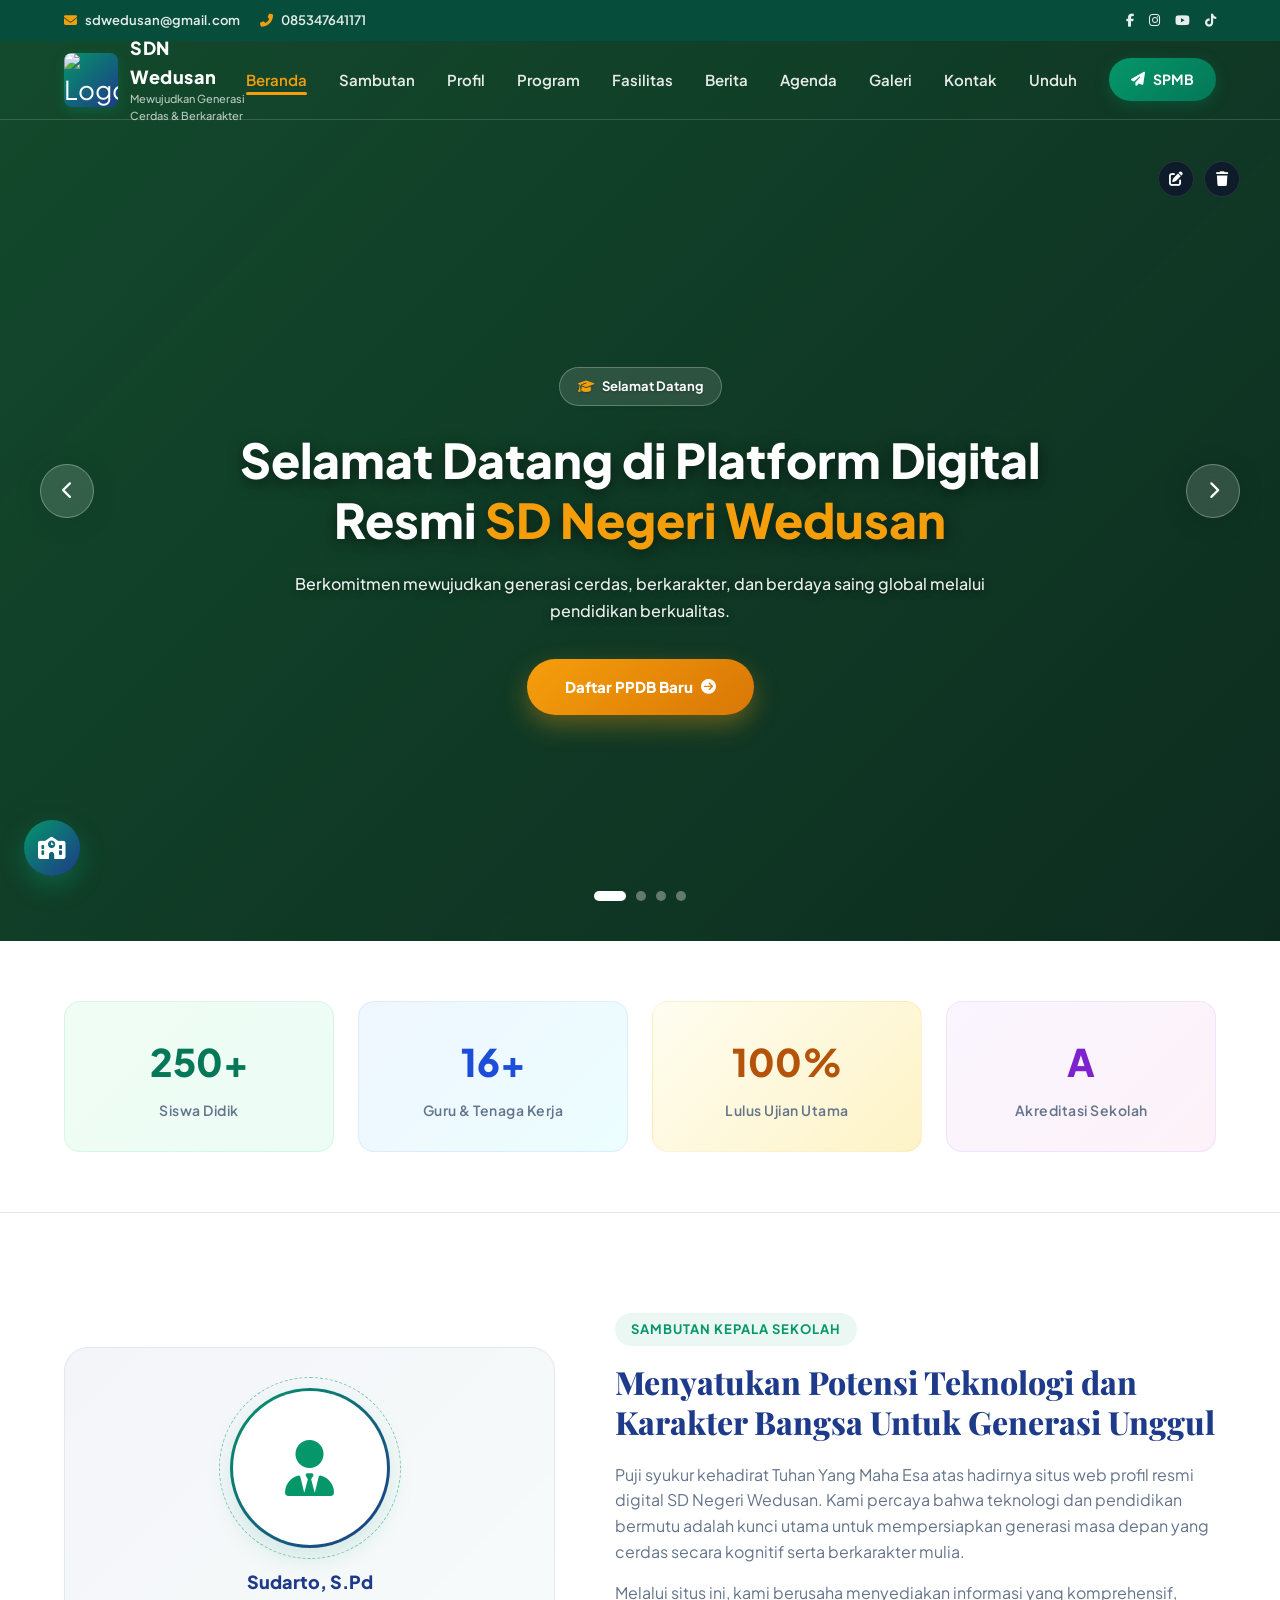
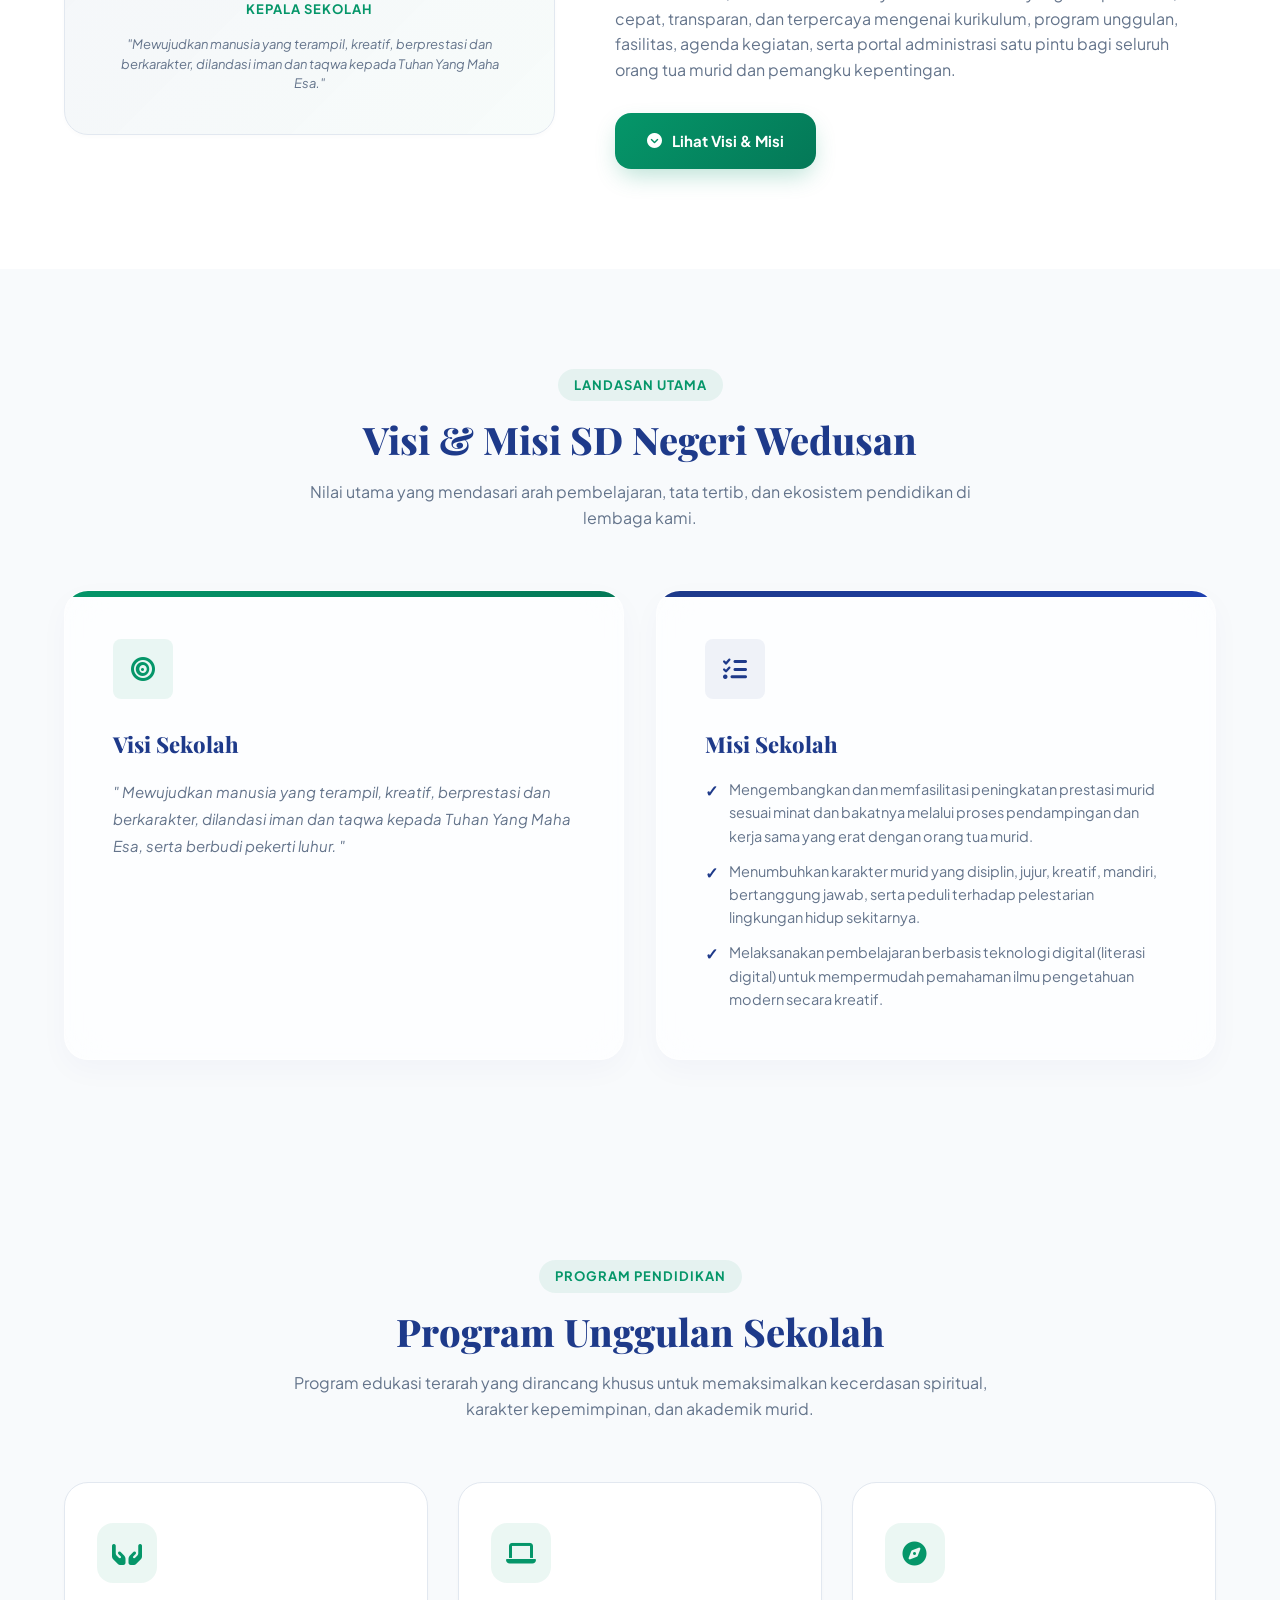
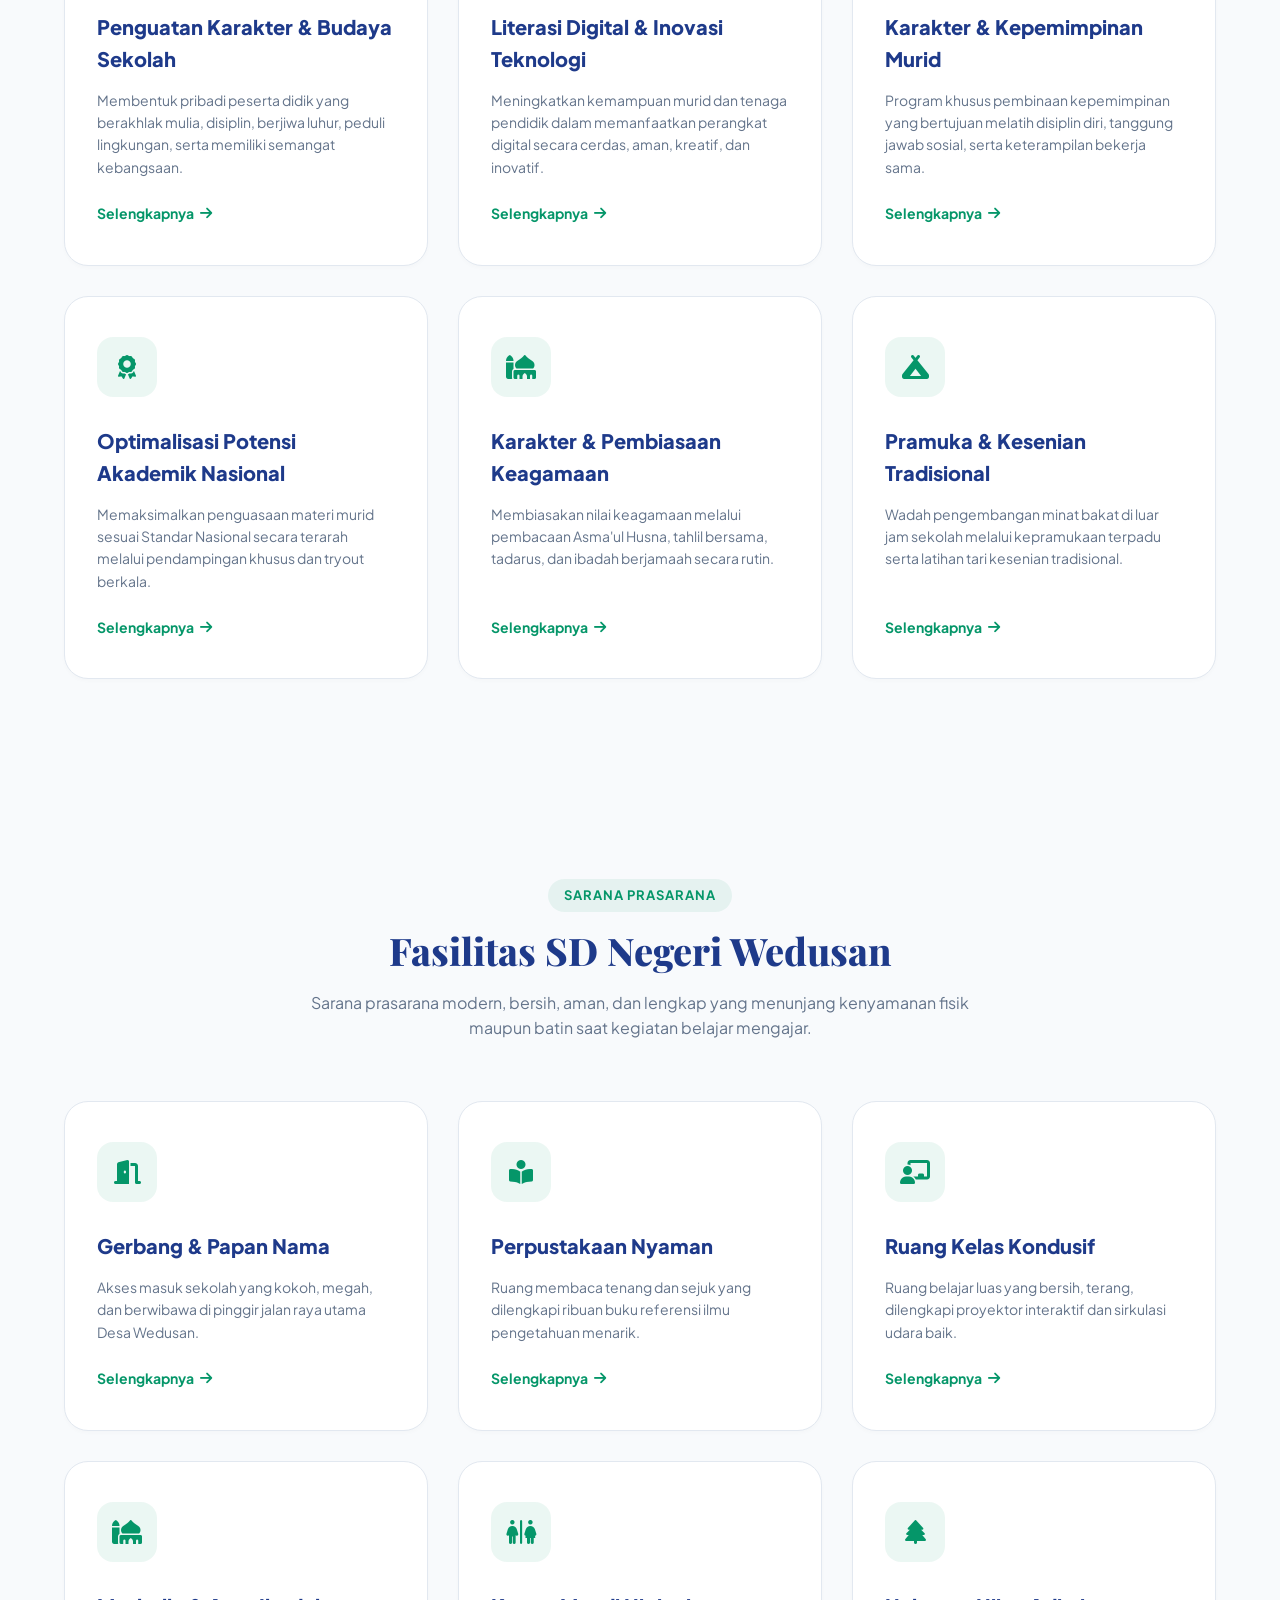
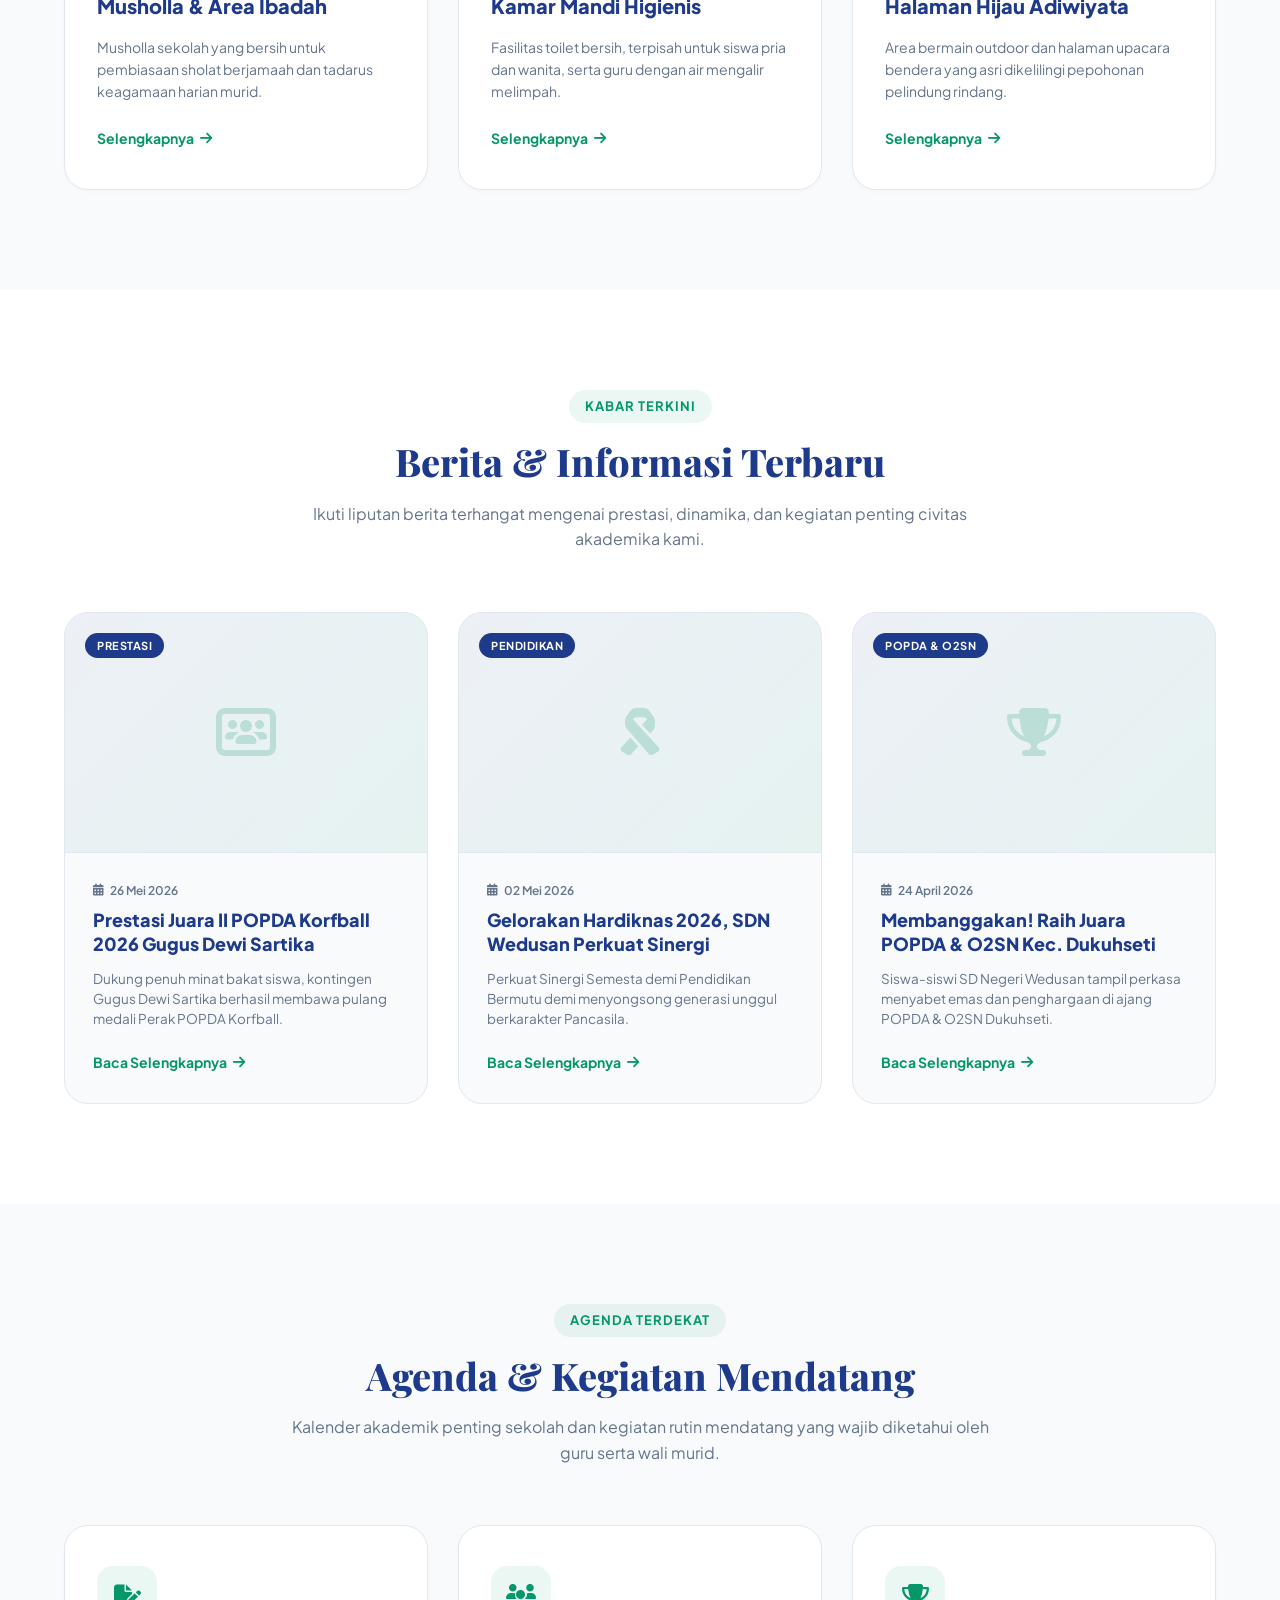
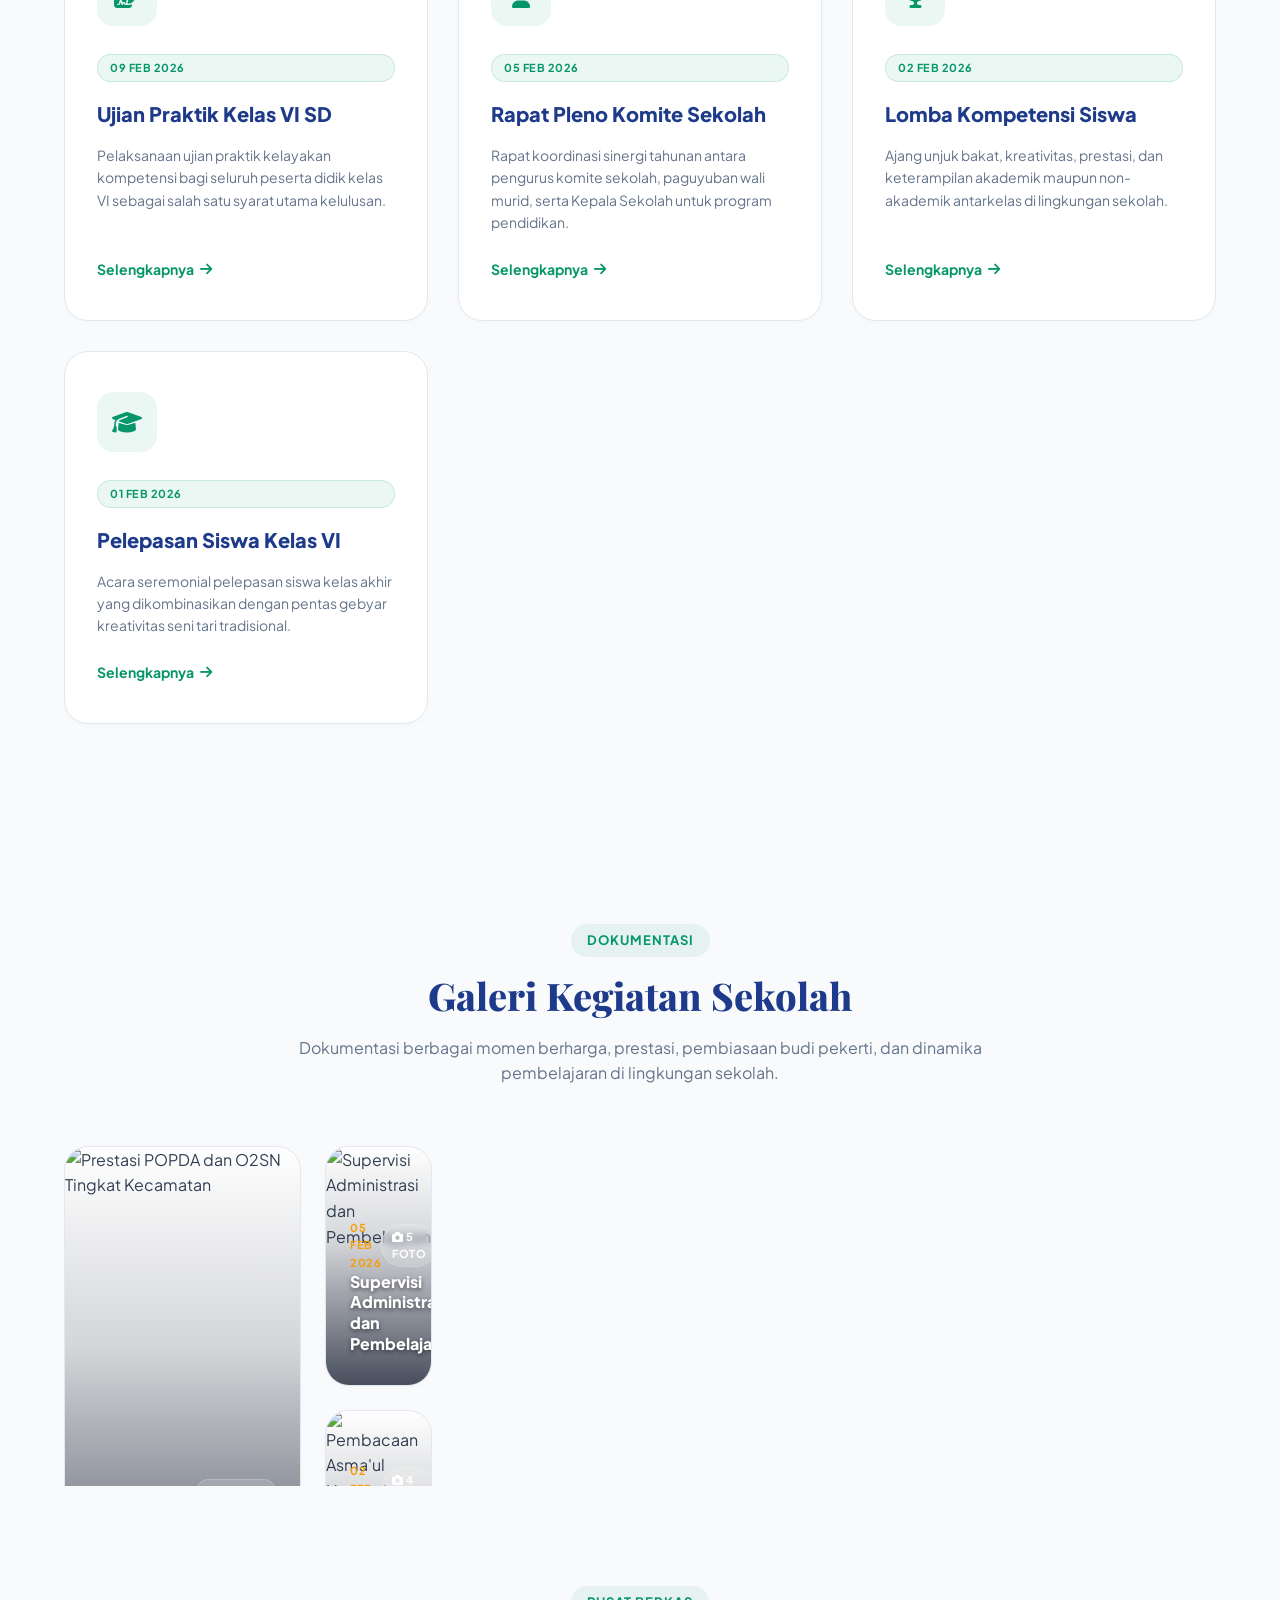
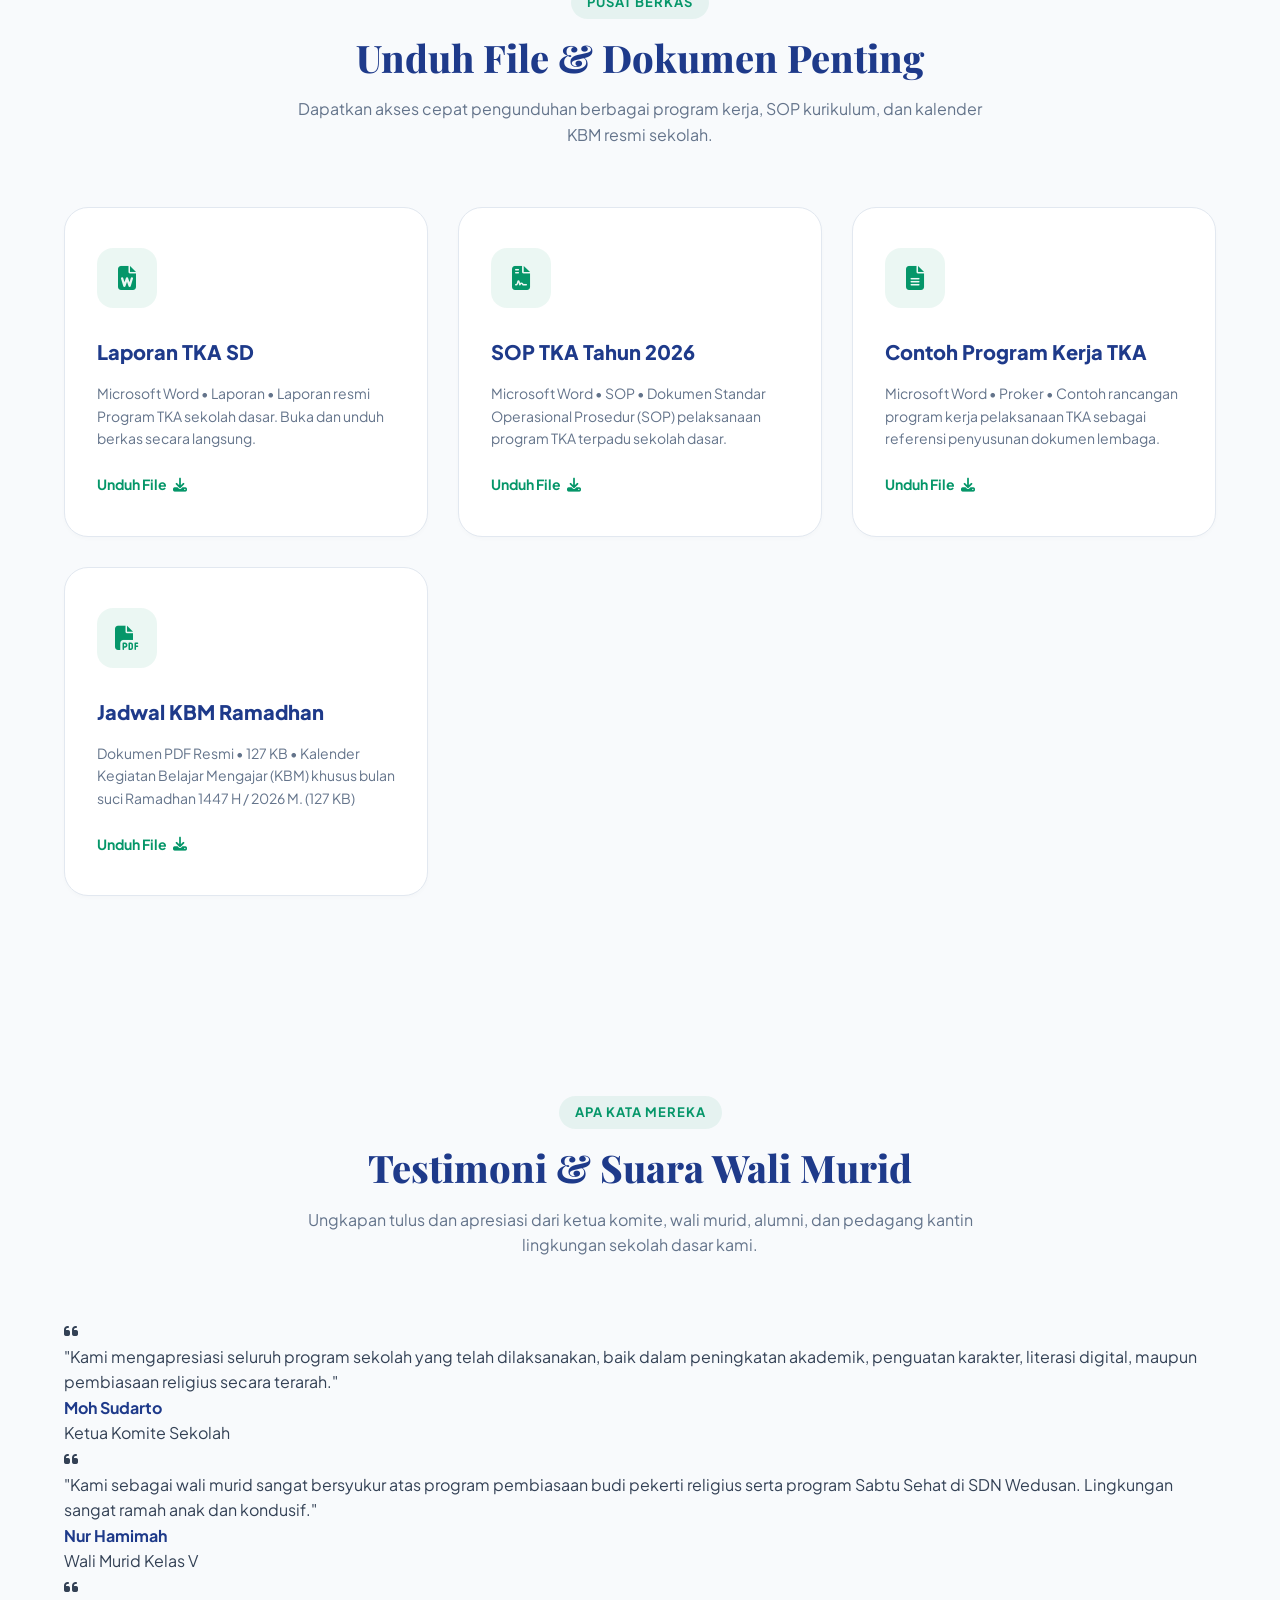
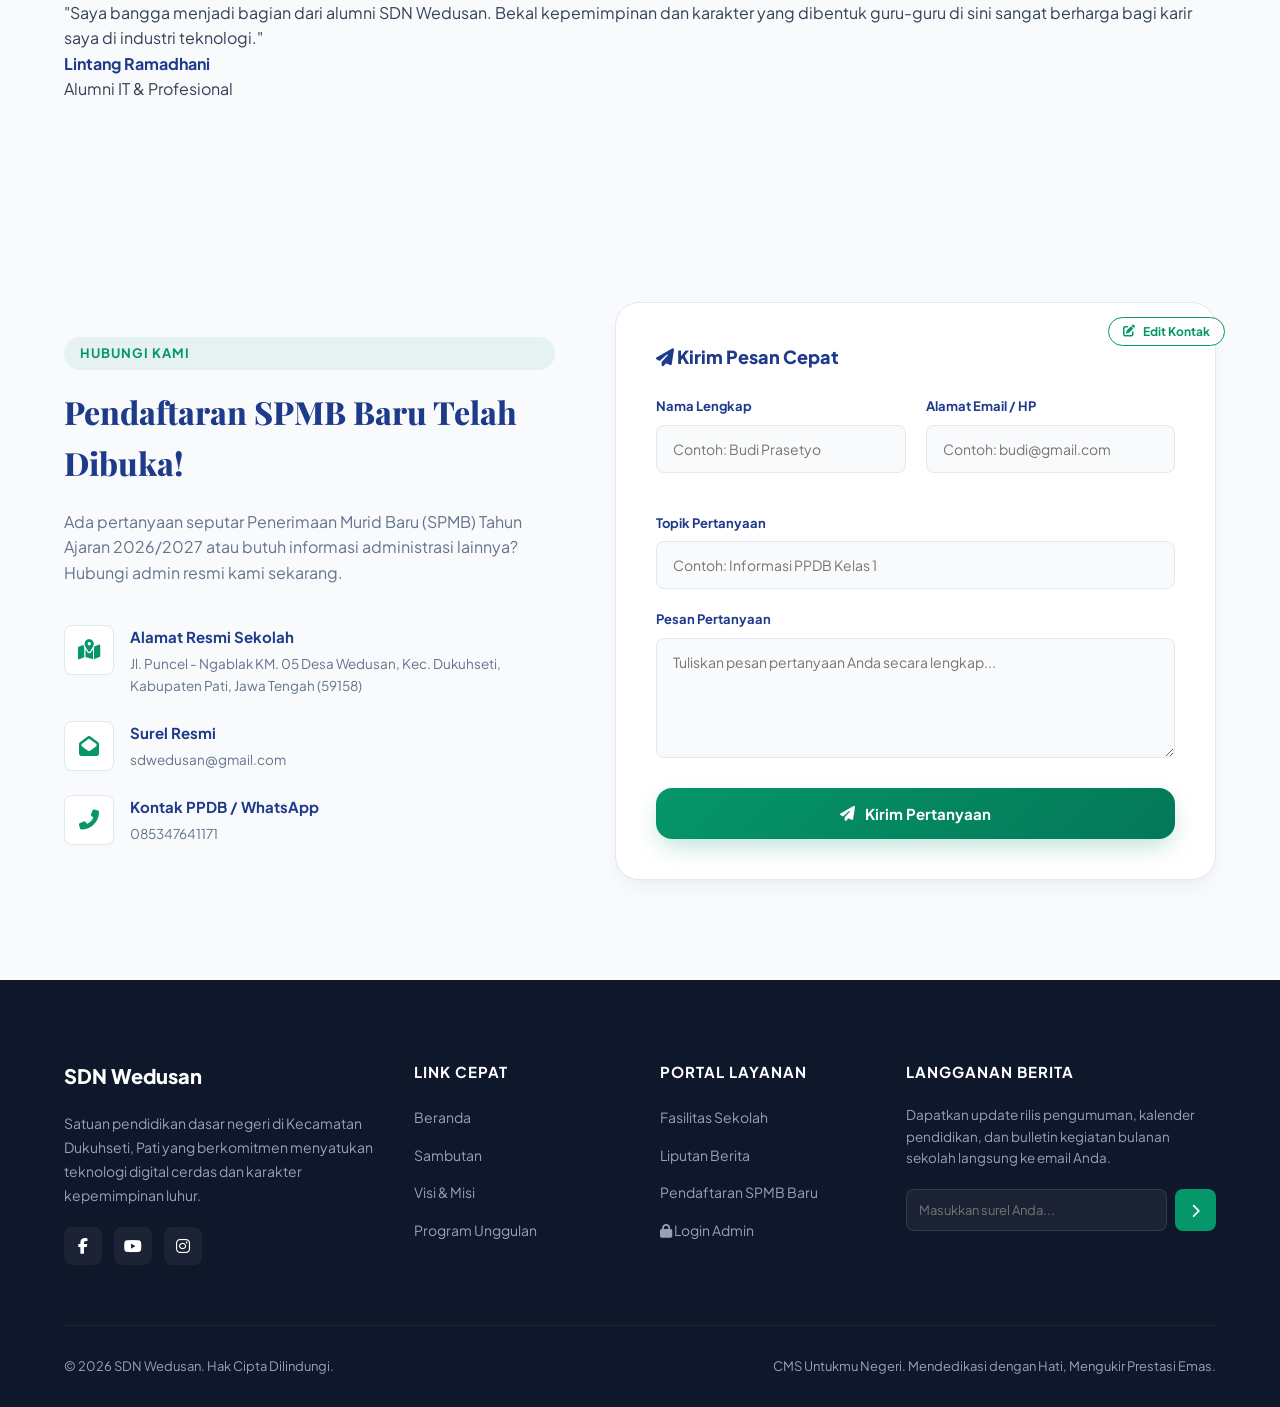
==== commit a34f957e: "Add files via upload" ====
--- a/index.html
+++ b/index.html
@@ -24,11 +24,14 @@
     <div class="top-bar">
         <div class="container">
             <div class="top-info">
-                <span><i class="fas fa-envelope"></i> sdwedusan@gmail.com</span>
-                <span><i class="fas fa-phone-alt"></i> 085347641171</span>
-            </div>
-            <div class="top-links">
-                <a href="#portal-kelulusan" class="pulse-btn"><i class="fas fa-graduation-cap"></i> Pengumuman Kelulusan</a>
+                <span><i class="fas fa-envelope"></i> <span id="top-email">sdwedusan@gmail.com</span></span>
+                <span><i class="fas fa-phone-alt"></i> <span id="top-phone">085347641171</span></span>
+            </div>
+            <div class="top-socials">
+                <a href="https://facebook.com" target="_blank"><i class="fab fa-facebook-f"></i></a>
+                <a href="https://instagram.com" target="_blank"><i class="fab fa-instagram"></i></a>
+                <a href="https://youtube.com" target="_blank"><i class="fab fa-youtube"></i></a>
+                <a href="https://tiktok.com" target="_blank"><i class="fab fa-tiktok"></i></a>
             </div>
         </div>
     </div>
@@ -53,7 +56,9 @@
                 <li><a href="#fasilitas" class="nav-link">Fasilitas</a></li>
                 <li><a href="#berita" class="nav-link">Berita</a></li>
                 <li><a href="#agenda" class="nav-link">Agenda</a></li>
+                <li><a href="#galeri" class="nav-link">Galeri</a></li>
                 <li><a href="#kontak" class="nav-link">Kontak</a></li>
+                <li><a href="#unduh" class="nav-link">Unduh</a></li>
                 <li><a href="#" class="btn-nav" onclick="openSpmbModal(event)"><i class="fas fa-paper-plane"></i> SPMB</a></li>
             </ul>
             
@@ -109,20 +114,7 @@
     <!-- ==========================================
          7. DYNAMIC PORTAL KELULUSAN (INTEGRASI UTAMA)
          ========================================== -->
-    <section id="portal-kelulusan" class="portal-banner">
-        <div class="container">
-            <div class="portal-banner-grid">
-                <div class="portal-banner-content">
-                    <div class="portal-badge"><i class="fas fa-info-circle"></i> Sistem Kelulusan Mandiri Siswa (Digital SKL)</div>
-                    <h2>Layanan Cek Kelulusan Online Kelas VI</h2>
-                    <p>Surat Keterangan Lulus (SKL) dan Transkrip Nilai resmi murid kelas VI Tahun Ajaran 2025/2026 kini dapat dicari, diunduh, dan dicetak secara mandiri dari rumah! Cukup masukkan **10 Digit NISN** murid untuk mengecek status dan mencetak dokumen Anda.</p>
-                </div>
-                <div class="portal-banner-action">
-                    <a href="../skl-generator-sd/index.html" class="btn btn-primary" target="_blank"><i class="fas fa-search"></i> Cek Kelulusan & Cetak SKL</a>
-                </div>
-            </div>
-        </div>
-    </section>
+
 
     <!-- ==========================================
          8. FASILITAS SEKOLAH
@@ -305,9 +297,30 @@
     </section>
 
     <!-- ==========================================
+         10b. GALERI KEGIATAN (BENTO MASONRY)
+         ========================================== -->
+    <section id="galeri" class="gallery-section">
+        <div class="container">
+            <div class="section-header">
+                <span class="section-badge">Dokumentasi</span>
+                <h2 class="section-title">Galeri Kegiatan Sekolah</h2>
+                <p class="section-subtitle">Dokumentasi berbagai momen berharga, prestasi, pembiasaan budi pekerti, dan dinamika pembelajaran di lingkungan sekolah.</p>
+            </div>
+            
+            <div class="add-btn-wrapper">
+                <button class="btn-add-item" onclick="openAddItem('gallery')"><i class="fas fa-plus"></i> Tambah Foto Galeri Baru</button>
+            </div>
+            
+            <div id="gallery-masonry-grid" class="gallery-masonry-grid">
+                <!-- Rendered dynamically by JS -->
+            </div>
+        </div>
+    </section>
+
+    <!-- ==========================================
          11. PUSAT UNDUH & DOKUMEN (DOWNLOADS)
          ========================================== -->
-    <section class="download-section">
+    <section id="unduh" class="download-section">
         <div class="container">
             <div class="section-header">
                 <span class="section-badge">Pusat berkas</span>
@@ -318,6 +331,10 @@
             <div class="add-btn-wrapper">
                 <button class="btn-add-item" onclick="openAddItem('downloads')"><i class="fas fa-plus"></i> Tambah Dokumen Baru</button>
             </div>
+            
+            <!-- Dynamic Admin Google Drive Upload Guidance Helper -->
+            <div id="downloads-admin-info" style="margin-bottom: 30px; display: none;"></div>
+
             <div class="features-grid" id="downloads-grid">
                 <!-- File 1 -->
                 <a href="https://docs.google.com/document/d/1ke0bLNoEsCbUJmEQLVxhMthtEPaPGYrp/edit?usp=sharing&ouid=114689328531825124802&rtpof=true&sd=true" class="feature-card" target="_blank" style="text-decoration: none;">
@@ -403,7 +420,12 @@
          13. CONTACT & FORM
          ========================================== -->
     <section id="kontak" class="contact">
-        <div class="container">
+        <div class="container" id="contact-section-container" style="position: relative;">
+            <!-- Admin Edit Contact Button -->
+            <div class="admin-controls" style="position: absolute; top: 15px; right: 15px; display: flex; z-index: 50; margin: 0;">
+                <button class="btn btn-add-item" onclick="openEditContact()" style="padding: 6px 14px; font-size: 12px; border-style: solid;"><i class="fas fa-edit"></i> Edit Kontak</button>
+            </div>
+
             <div class="contact-grid">
                 <div class="contact-info">
                     <span class="section-badge">Hubungi Kami</span>
@@ -415,7 +437,7 @@
                             <div class="contact-item-icon"><i class="fas fa-map-marked-alt"></i></div>
                             <div class="contact-item-text">
                                 <h4>Alamat Resmi Sekolah</h4>
-                                <p>Jl. Puncel - Ngablak KM. 05 Desa Wedusan, Kec. Dukuhseti, Kabupaten Pati, Jawa Tengah (59158)</p>
+                                <p id="contact-address">Jl. Puncel - Ngablak KM. 05 Desa Wedusan, Kec. Dukuhseti, Kabupaten Pati, Jawa Tengah (59158)</p>
                             </div>
                         </div>
                         
@@ -423,7 +445,7 @@
                             <div class="contact-item-icon"><i class="fas fa-envelope-open"></i></div>
                             <div class="contact-item-text">
                                 <h4>Surel Resmi</h4>
-                                <p>sdwedusan@gmail.com</p>
+                                <p id="contact-email">sdwedusan@gmail.com</p>
                             </div>
                         </div>
                         
@@ -431,7 +453,7 @@
                             <div class="contact-item-icon"><i class="fas fa-phone-alt"></i></div>
                             <div class="contact-item-text">
                                 <h4>Kontak PPDB / WhatsApp</h4>
-                                <p>085347641171 (Admin Tata Usaha)</p>
+                                <p id="contact-phone">085347641171 (Admin Tata Usaha)</p>
                             </div>
                         </div>
                     </div>
@@ -502,7 +524,6 @@
                 <div class="footer-col">
                     <h4>Portal Layanan</h4>
                     <ul class="footer-links">
-                        <li><a href="../skl-generator-sd/index.html" target="_blank">Digital SKL Kelas VI</a></li>
                         <li><a href="#fasilitas">Fasilitas Sekolah</a></li>
                         <li><a href="#berita">Liputan Berita</a></li>
                         <li><a href="#" onclick="openSpmbModal(event)">Pendaftaran SPMB Baru</a></li>
@@ -533,12 +554,9 @@
          ========================================== -->
     <div class="floating-widget">
         <button class="widget-toggle" aria-label="Quick Actions">
-            <i class="fas fa-graduation-cap"></i>
+            <i class="fas fa-school"></i>
         </button>
         <div class="widget-menu">
-            <a href="../skl-generator-sd/index.html" class="widget-item" target="_blank" title="Cek Kelulusan">
-                <i class="fas fa-search"></i> <span>Cek Kelulusan</span>
-            </a>
             <a href="#" class="widget-item" onclick="openSpmbModal(event)" title="Pendaftaran SPMB">
                 <i class="fas fa-user-plus"></i> <span>Daftar SPMB</span>
             </a>
@@ -611,6 +629,12 @@
                 <div class="form-field">
                     <label for="crud-desc">Deskripsi Singkat</label>
                     <textarea id="crud-desc" class="form-input" placeholder="Tuliskan keterangan detail di sini..." required></textarea>
+                </div>
+
+                <!-- Dynamic Content Area for Articles/Rich Content -->
+                <div class="form-field" id="field-crud-content" style="display: none;">
+                    <label for="crud-content">Konten Lengkap Artikel / Deskripsi Panjang</label>
+                    <textarea id="crud-content" class="form-input" style="min-height: 180px;" placeholder="Tuliskan isi artikel berita, penjelasan fasilitas, atau info agenda secara lengkap di sini..."></textarea>
                 </div>
 
                 <div class="form-group-2">
@@ -646,7 +670,7 @@
                 </div>
 
                 <div class="form-field">
-                    <label>Pilihan Gambar Unggulan (Hanya untuk Berita/Fasilitas)</label>
+                    <label id="lbl-crud-image">Pilihan Gambar Unggulan (Hanya untuk Berita/Fasilitas)</label>
                     <div class="image-upload-wrapper">
                         <input type="file" id="crud-file-input" accept="image/*" class="form-input-file">
                         <div class="image-upload-preview" id="crud-img-preview-box">
@@ -986,6 +1010,59 @@
         </div>
     </div>
 
+    <!-- 8. Admin Edit Kontak Sekolah Modal -->
+    <div id="admin-contact-modal" class="modal-overlay">
+        <div class="modal-card glass-modal">
+            <div class="modal-card-header">
+                <h3><i class="fas fa-address-book text-primary"></i> Edit Kontak Resmi Sekolah</h3>
+                <button class="modal-close" onclick="closeContactModal()">&times;</button>
+            </div>
+            <form id="admin-contact-form" onsubmit="submitContactForm(event)">
+                <div class="form-field">
+                    <label for="contact-phone-input">Nomor Telepon / WhatsApp PPDB</label>
+                    <input type="text" id="contact-phone-input" class="form-input" required placeholder="Contoh: 085347641171">
+                </div>
+                <div class="form-field">
+                    <label for="contact-email-input">Alamat Surel / Email</label>
+                    <input type="email" id="contact-email-input" class="form-input" required placeholder="Contoh: sdwedusan@gmail.com">
+                </div>
+                <div class="form-field">
+                    <label for="contact-address-input">Alamat Lengkap Sekolah</label>
+                    <textarea id="contact-address-input" class="form-input" style="min-height: 100px;" required placeholder="Masukkan alamat lengkap sekolah..."></textarea>
+                </div>
+                <button type="submit" class="btn btn-primary" style="width: 100%; margin-top: 15px;"><i class="fas fa-save"></i> Simpan Kontak</button>
+            </form>
+        </div>
+    </div>
+
+    <!-- ==========================================
+         16. DETAIL VIEW MODAL (STANDALONE POPUP VIEWER)
+         ========================================== -->
+    <div id="detail-view-modal" class="modal-overlay">
+        <div class="modal-card glass-modal large" style="max-width: 800px; width: 95%;">
+            <div class="modal-card-header" style="margin-bottom: 15px; padding-bottom: 12px;">
+                <span id="detail-badge" class="section-badge" style="margin-bottom: 0; font-size: 11px;">Kategori</span>
+                <button class="modal-close" onclick="closeDetailView()">&times;</button>
+            </div>
+            <div style="max-height: 70vh; overflow-y: auto; padding-right: 8px;">
+                <h2 id="detail-title" class="section-title" style="text-align: left; font-size: 28px; margin-bottom: 12px; color: var(--secondary); line-height: 1.3;">Judul Detail</h2>
+                <div id="detail-date" style="font-size: 13px; color: var(--text-muted); margin-bottom: 15px; display: flex; align-items: center; gap: 6px; font-weight: 500;">
+                    <!-- Date placeholder -->
+                </div>
+                
+                <!-- Cover Image Banner -->
+                <div id="detail-img-box" style="width: 100%; height: 350px; border-radius: var(--radius-md); overflow: hidden; margin-bottom: 20px; display: none; box-shadow: var(--shadow-sm); border: 1px solid var(--border-color);">
+                    <img id="detail-img" src="" style="width: 100%; height: 100%; object-fit: cover;" alt="Cover">
+                </div>
+                
+                <!-- Textual Rich Content -->
+                <div id="detail-text" style="font-size: 15px; line-height: 1.7; color: var(--text-main); text-align: justify; display: flex; flex-direction: column; gap: 14px;">
+                    <!-- Rincian konten detail luring -->
+                </div>
+            </div>
+        </div>
+    </div>
+
     <!-- Link Premium Script -->
     <script src="app.js"></script>
 </body>
--- a/styles.css
+++ b/styles.css
@@ -110,9 +110,56 @@
 /* ==========================================================================
    1. NAVIGATION BAR (GLASSMORPHIC)
    ========================================================================== */
+/* Top Bar Styling */
+.top-bar {
+    background-color: #064e3b; /* Forest Green */
+    color: rgba(255, 255, 255, 0.9);
+    font-size: 13px;
+    padding: 10px 0;
+    font-weight: 600;
+    position: relative;
+    z-index: 1001;
+}
+
+.top-bar .container {
+    display: flex;
+    justify-content: space-between;
+    align-items: center;
+}
+
+.top-info {
+    display: flex;
+    gap: 20px;
+}
+
+.top-info span {
+    display: flex;
+    align-items: center;
+    gap: 8px;
+}
+
+.top-info i {
+    color: var(--accent);
+}
+
+.top-socials {
+    display: flex;
+    gap: 15px;
+}
+
+.top-socials a {
+    color: rgba(255, 255, 255, 0.9);
+    text-decoration: none;
+    transition: var(--transition);
+}
+
+.top-socials a:hover {
+    color: var(--accent);
+}
+
 .navbar {
-    position: fixed;
-    top: 0;
+    position: absolute;
+    top: 40px; /* Sits below the 40px top bar */
     left: 0;
     width: 100%;
     height: 80px;
@@ -120,14 +167,18 @@
     transition: var(--transition);
     display: flex;
     align-items: center;
+    background: transparent;
+    border-bottom: 1px solid rgba(255, 255, 255, 0.15);
 }
 
 .navbar.scrolled {
-    background: rgba(255, 255, 255, 0.85);
+    position: fixed;
+    top: 0;
+    background: rgba(255, 255, 255, 0.95);
     backdrop-filter: blur(12px);
     -webkit-backdrop-filter: blur(12px);
-    box-shadow: 0 4px 30px rgba(0, 0, 0, 0.03);
-    border-bottom: 1px solid rgba(255, 255, 255, 0.4);
+    box-shadow: 0 4px 30px rgba(0, 0, 0, 0.05);
+    border-bottom: 1px solid var(--border-color);
     height: 70px;
 }
 
@@ -146,16 +197,17 @@
 }
 
 .brand-logo {
-    width: 45px;
-    height: 45px;
+    width: 54px;
+    height: 54px;
     background: linear-gradient(135deg, var(--primary), var(--secondary));
     border-radius: var(--radius-sm);
     display: flex;
     align-items: center;
     justify-content: center;
     color: white;
-    font-size: 22px;
-    box-shadow: 0 4px 10px rgba(5, 150, 105, 0.3);
+    font-size: 26px;
+    box-shadow: 0 4px 12px rgba(5, 150, 105, 0.3);
+    flex-shrink: 0;
 }
 
 .brand-text {
@@ -169,6 +221,11 @@
     font-weight: 800;
     color: var(--secondary);
     letter-spacing: 0.5px;
+    transition: var(--transition);
+}
+
+.navbar:not(.scrolled) .brand-name {
+    color: white;
 }
 
 .brand-sub {
@@ -176,6 +233,11 @@
     color: var(--text-muted);
     font-weight: 500;
     margin-top: -2px;
+    transition: var(--transition);
+}
+
+.navbar:not(.scrolled) .brand-sub {
+    color: rgba(255, 255, 255, 0.7);
 }
 
 .nav-menu {
@@ -193,6 +255,10 @@
     transition: var(--transition);
     position: relative;
     padding: 6px 0;
+}
+
+.navbar:not(.scrolled) .nav-link {
+    color: rgba(255, 255, 255, 0.9);
 }
 
 .nav-link::after {
@@ -207,8 +273,16 @@
     border-radius: 99px;
 }
 
+.navbar:not(.scrolled) .nav-link::after {
+    background-color: var(--accent);
+}
+
 .nav-link:hover {
     color: var(--primary);
+}
+
+.navbar:not(.scrolled) .nav-link:hover {
+    color: var(--accent);
 }
 
 .nav-link:hover::after {
@@ -218,6 +292,10 @@
 /* Active Nav Link */
 .nav-link.active {
     color: var(--primary);
+}
+
+.navbar:not(.scrolled) .nav-link.active {
+    color: var(--accent);
 }
 
 .nav-link.active::after {
@@ -246,6 +324,7 @@
 }
 
 /* Mobile Toggle */
+/* Mobile Toggle */
 .mobile-toggle {
     display: none;
     background: none;
@@ -253,6 +332,11 @@
     font-size: 24px;
     color: var(--secondary);
     cursor: pointer;
+    transition: var(--transition);
+}
+
+.navbar:not(.scrolled) .mobile-toggle {
+    color: white;
 }
 
 /* ==========================================================================
@@ -300,11 +384,11 @@
     width: 54px;
     height: 54px;
     border-radius: 50%;
-    background: rgba(255, 255, 255, 0.25);
+    background: rgba(255, 255, 255, 0.15);
     backdrop-filter: blur(8px);
     -webkit-backdrop-filter: blur(8px);
-    border: 1px solid rgba(255, 255, 255, 0.4);
-    color: var(--secondary);
+    border: 1px solid rgba(255, 255, 255, 0.3);
+    color: white;
     font-size: 18px;
     display: flex;
     align-items: center;
@@ -312,14 +396,14 @@
     cursor: pointer;
     z-index: 10;
     transition: var(--transition);
-    box-shadow: 0 4px 30px rgba(0, 0, 0, 0.05);
+    box-shadow: 0 4px 30px rgba(0, 0, 0, 0.1);
 }
 
 .slider-control:hover {
-    background: var(--primary);
-    color: white;
-    border-color: var(--primary);
-    box-shadow: 0 8px 25px rgba(5, 150, 105, 0.3);
+    background: var(--accent);
+    color: white;
+    border-color: var(--accent);
+    box-shadow: 0 8px 25px rgba(245, 158, 11, 0.4);
     transform: translateY(-50%) scale(1.05);
 }
 
@@ -346,7 +430,7 @@
     width: 10px;
     height: 10px;
     border-radius: 50%;
-    background: rgba(30, 58, 138, 0.2);
+    background: rgba(255, 255, 255, 0.35);
     cursor: pointer;
     transition: var(--transition);
 }
@@ -354,7 +438,7 @@
 .slider-dots .dot.active {
     width: 32px;
     border-radius: 9999px;
-    background: var(--primary);
+    background: white !important;
 }
 
 .hero::before {
@@ -598,32 +682,74 @@
    3. STATS STRIP
    ========================================================================== */
 .stats-bar {
-    background-color: var(--secondary);
-    color: white;
-    padding: 50px 0;
+    background-color: white;
+    padding: 60px 0;
     position: relative;
     z-index: 30;
+    border-bottom: 1px solid var(--border-color);
 }
 
 .stats-grid {
     display: grid;
     grid-template-columns: repeat(4, 1fr);
-    gap: 40px;
+    gap: 24px;
+}
+
+.stat-item {
     text-align: center;
+    padding: 30px 24px;
+    border-radius: var(--radius-md);
+    transition: var(--transition);
+}
+
+.stat-item:hover {
+    transform: translateY(-5px);
+    box-shadow: var(--shadow-md);
+}
+
+.stat-card-0 {
+    background: linear-gradient(135deg, #f0fdf4 0%, #ecfdf5 100%);
+    border: 1px solid rgba(16, 185, 129, 0.1);
+}
+.stat-card-0 h2 {
+    color: #047857 !important;
+}
+
+.stat-card-1 {
+    background: linear-gradient(135deg, #eff6ff 0%, #ecfeff 100%);
+    border: 1px solid rgba(59, 130, 246, 0.1);
+}
+.stat-card-1 h2 {
+    color: #1d4ed8 !important;
+}
+
+.stat-card-2 {
+    background: linear-gradient(135deg, #fefdf0 0%, #fef3c7 100%);
+    border: 1px solid rgba(245, 158, 11, 0.1);
+}
+.stat-card-2 h2 {
+    color: #b45309 !important;
+}
+
+.stat-card-3 {
+    background: linear-gradient(135deg, #faf5ff 0%, #fdf2f8 100%);
+    border: 1px solid rgba(168, 85, 247, 0.1);
+}
+.stat-card-3 h2 {
+    color: #7e22ce !important;
 }
 
 .stat-item h2 {
-    font-size: 46px;
+    font-size: 38px;
     font-weight: 800;
-    color: var(--accent);
     margin-bottom: 6px;
-    font-family: var(--font-serif);
+    font-family: var(--font-sans);
 }
 
 .stat-item p {
     font-size: 14px;
-    opacity: 0.85;
-    font-weight: 500;
+    color: var(--text-muted);
+    font-weight: 600;
     letter-spacing: 0.5px;
 }
 
@@ -1625,10 +1751,11 @@
 
 /* Luxury visual overrides */
 .hero-title span {
-    background: linear-gradient(135deg, var(--primary), var(--secondary));
-    -webkit-background-clip: text;
-    -webkit-text-fill-color: transparent;
-    display: inline-block;
+    color: var(--accent) !important;
+    background: none !important;
+    -webkit-background-clip: unset !important;
+    -webkit-text-fill-color: unset !important;
+    display: inline;
 }
 
 .hero-title span::after {
@@ -1654,25 +1781,6 @@
 
 .btn-primary:hover::after {
     left: 150%;
-}
-
-/* Elegant Stats Strip Float */
-@media (min-width: 901px) {
-    .stats-bar {
-        background: rgba(15, 23, 42, 0.95) !important;
-        backdrop-filter: blur(16px) !important;
-        -webkit-backdrop-filter: blur(16px) !important;
-        border-top: 3px solid var(--primary) !important;
-        border-bottom: 1px solid rgba(255, 255, 255, 0.05) !important;
-        box-shadow: 0 15px 35px rgba(0, 0, 0, 0.15) !important;
-        margin-top: -50px;
-        margin-bottom: 50px;
-        border-radius: var(--radius-md);
-        max-width: 1152px;
-        margin-left: auto;
-        margin-right: auto;
-        z-index: 100;
-    }
 }
 
 /* Card Date Badge for Agenda Section */
@@ -2155,3 +2263,272 @@
     }
 }
 
+/* ==========================================================================
+   13. HERO TWO-COLUMN SIDEBAR BANNERS LAYOUT
+   ========================================================================== */
+.hero-layout-grid {
+    display: grid;
+    grid-template-columns: 1fr;
+    gap: 30px;
+    align-items: stretch;
+}
+
+@media (min-width: 901px) {
+    .hero-layout-grid {
+        grid-template-columns: 1.40fr 0.60fr; /* 70% Left Carousel, 30% Right Sidebar */
+    }
+}
+
+.hero-sidebar-wrapper {
+    display: flex;
+    flex-direction: column;
+    gap: 20px;
+    justify-content: space-between;
+    height: 100%;
+}
+
+.sidebar-banner-card {
+    flex-grow: 1;
+    border-radius: var(--radius-lg);
+    overflow: hidden;
+    position: relative;
+    box-shadow: var(--shadow-sm);
+    border: 1px solid var(--border-color);
+    transition: var(--transition);
+    min-height: 140px;
+    background-size: cover;
+    background-position: center;
+    display: flex;
+    align-items: flex-end;
+    text-decoration: none;
+}
+
+.sidebar-banner-card:hover {
+    transform: translateY(-4px);
+    box-shadow: var(--shadow-md);
+    border-color: var(--primary-light);
+}
+
+.sidebar-banner-overlay {
+    position: absolute;
+    inset: 0;
+    background: linear-gradient(to top, rgba(15, 23, 42, 0.85) 0%, rgba(15, 23, 42, 0.15) 100%);
+    z-index: 1;
+}
+
+.sidebar-banner-content {
+    position: relative;
+    z-index: 2;
+    padding: 16px 20px;
+    color: white;
+    width: 100%;
+}
+
+.sidebar-banner-content h4 {
+    font-size: 15px;
+    font-weight: 800;
+    margin: 0 0 4px 0;
+    text-shadow: 0 2px 4px rgba(0,0,0,0.3);
+    letter-spacing: 0.5px;
+}
+
+.sidebar-banner-content span {
+    font-size: 11px;
+    opacity: 0.95;
+    display: inline-flex;
+    align-items: center;
+    gap: 4px;
+    font-weight: 700;
+    color: var(--accent);
+}
+
+.sidebar-banner-card .admin-controls {
+    display: none;
+    position: absolute;
+    top: 10px;
+    right: 10px;
+    z-index: 50;
+}
+
+body.admin-mode .sidebar-banner-card .admin-controls {
+    display: flex;
+}
+
+/* ==========================================================================
+   14. STANDALONE ARTICLE DETAIL MODAL TYPOGRAPHY & COVER STYLES
+   ========================================================================== */
+#detail-text {
+    scrollbar-width: thin;
+    scrollbar-color: var(--primary) transparent;
+}
+
+#detail-text p {
+    font-size: 15px;
+    line-height: 1.75;
+    color: var(--text-main);
+    margin-bottom: 12px;
+    text-align: justify;
+}
+
+#detail-text strong {
+    color: var(--secondary);
+    font-weight: 700;
+}
+
+#detail-img {
+    transition: var(--transition);
+}
+
+#detail-img-box:hover #detail-img {
+    transform: scale(1.02);
+}
+
+/* ==========================================================================
+   15. BENTO MASONRY GALLERY SECTION
+   ========================================================================== */
+.gallery-section {
+    background-color: var(--bg-body);
+    position: relative;
+    overflow: hidden;
+}
+
+.gallery-masonry-grid {
+    display: grid;
+    grid-template-columns: repeat(3, 1fr);
+    grid-auto-rows: 240px;
+    gap: 24px;
+}
+
+.gallery-masonry-item {
+    position: relative;
+    border-radius: var(--radius-lg);
+    overflow: hidden;
+    background-color: var(--bg-card);
+    border: 1px solid var(--border-color);
+    box-shadow: var(--shadow-sm);
+    transition: var(--transition);
+    cursor: pointer;
+}
+
+.gallery-masonry-item img {
+    width: 100%;
+    height: 100%;
+    object-fit: cover;
+    transition: transform 0.6s cubic-bezier(0.4, 0, 0.2, 1);
+}
+
+.gallery-masonry-item:hover img {
+    transform: scale(1.06);
+}
+
+.gallery-masonry-item::before {
+    content: '';
+    position: absolute;
+    inset: 0;
+    background: linear-gradient(to top, rgba(15, 23, 42, 0.85) 0%, rgba(15, 23, 42, 0.2) 60%, rgba(15, 23, 42, 0) 100%);
+    z-index: 2;
+    opacity: 0.9;
+    transition: var(--transition);
+}
+
+.gallery-masonry-item:hover::before {
+    opacity: 0.95;
+}
+
+.gallery-item-content {
+    position: absolute;
+    bottom: 0;
+    left: 0;
+    width: 100%;
+    padding: 24px;
+    z-index: 3;
+    color: white;
+}
+
+.gallery-item-content h3 {
+    color: white !important;
+    font-size: 16px;
+    font-weight: 800;
+    margin-bottom: 6px;
+    line-height: 1.3;
+    text-shadow: 0 2px 4px rgba(0, 0, 0, 0.5);
+    transition: var(--transition);
+}
+
+.gallery-item-meta {
+    display: flex;
+    justify-content: space-between;
+    align-items: center;
+    font-size: 11px;
+    font-weight: 700;
+    text-transform: uppercase;
+    letter-spacing: 0.5px;
+    color: var(--accent);
+}
+
+.gallery-item-count {
+    background-color: rgba(255, 255, 255, 0.15);
+    color: white;
+    padding: 3px 10px;
+    border-radius: 99px;
+    backdrop-filter: blur(4px);
+    border: 1px solid rgba(255, 255, 255, 0.2);
+}
+
+/* Bento Span Classes */
+.bento-featured {
+    grid-column: span 2;
+    grid-row: span 2;
+}
+
+.bento-featured .gallery-item-content h3 {
+    font-size: 22px;
+}
+
+/* Responsive grid for gallery */
+@media (max-width: 900px) {
+    .gallery-masonry-grid {
+        grid-template-columns: repeat(2, 1fr);
+        grid-auto-rows: 200px;
+        gap: 16px;
+    }
+    
+    .bento-featured {
+        grid-column: span 2;
+        grid-row: span 1;
+    }
+    
+    .bento-featured .gallery-item-content h3 {
+        font-size: 18px;
+    }
+}
+
+@media (max-width: 600px) {
+    .gallery-masonry-grid {
+        grid-template-columns: 1fr;
+        grid-auto-rows: 180px;
+        gap: 16px;
+    }
+    
+    .bento-featured {
+        grid-column: span 1;
+        grid-row: span 1;
+    }
+}
+
+/* Hover emerald shadow glow for premium feel */
+.gallery-masonry-item:hover {
+    transform: translateY(-6px);
+    box-shadow: 0 20px 25px -5px rgba(5, 150, 105, 0.15), 0 10px 10px -5px rgba(5, 150, 105, 0.05);
+    border-color: rgba(5, 150, 105, 0.4);
+}
+
+/* Card Cover Box for photo activity cards */
+.card-cover-box {
+    transition: var(--transition);
+    overflow: hidden;
+}
+
+.feature-card:hover .card-cover-box {
+    transform: scale(1.01);
+}
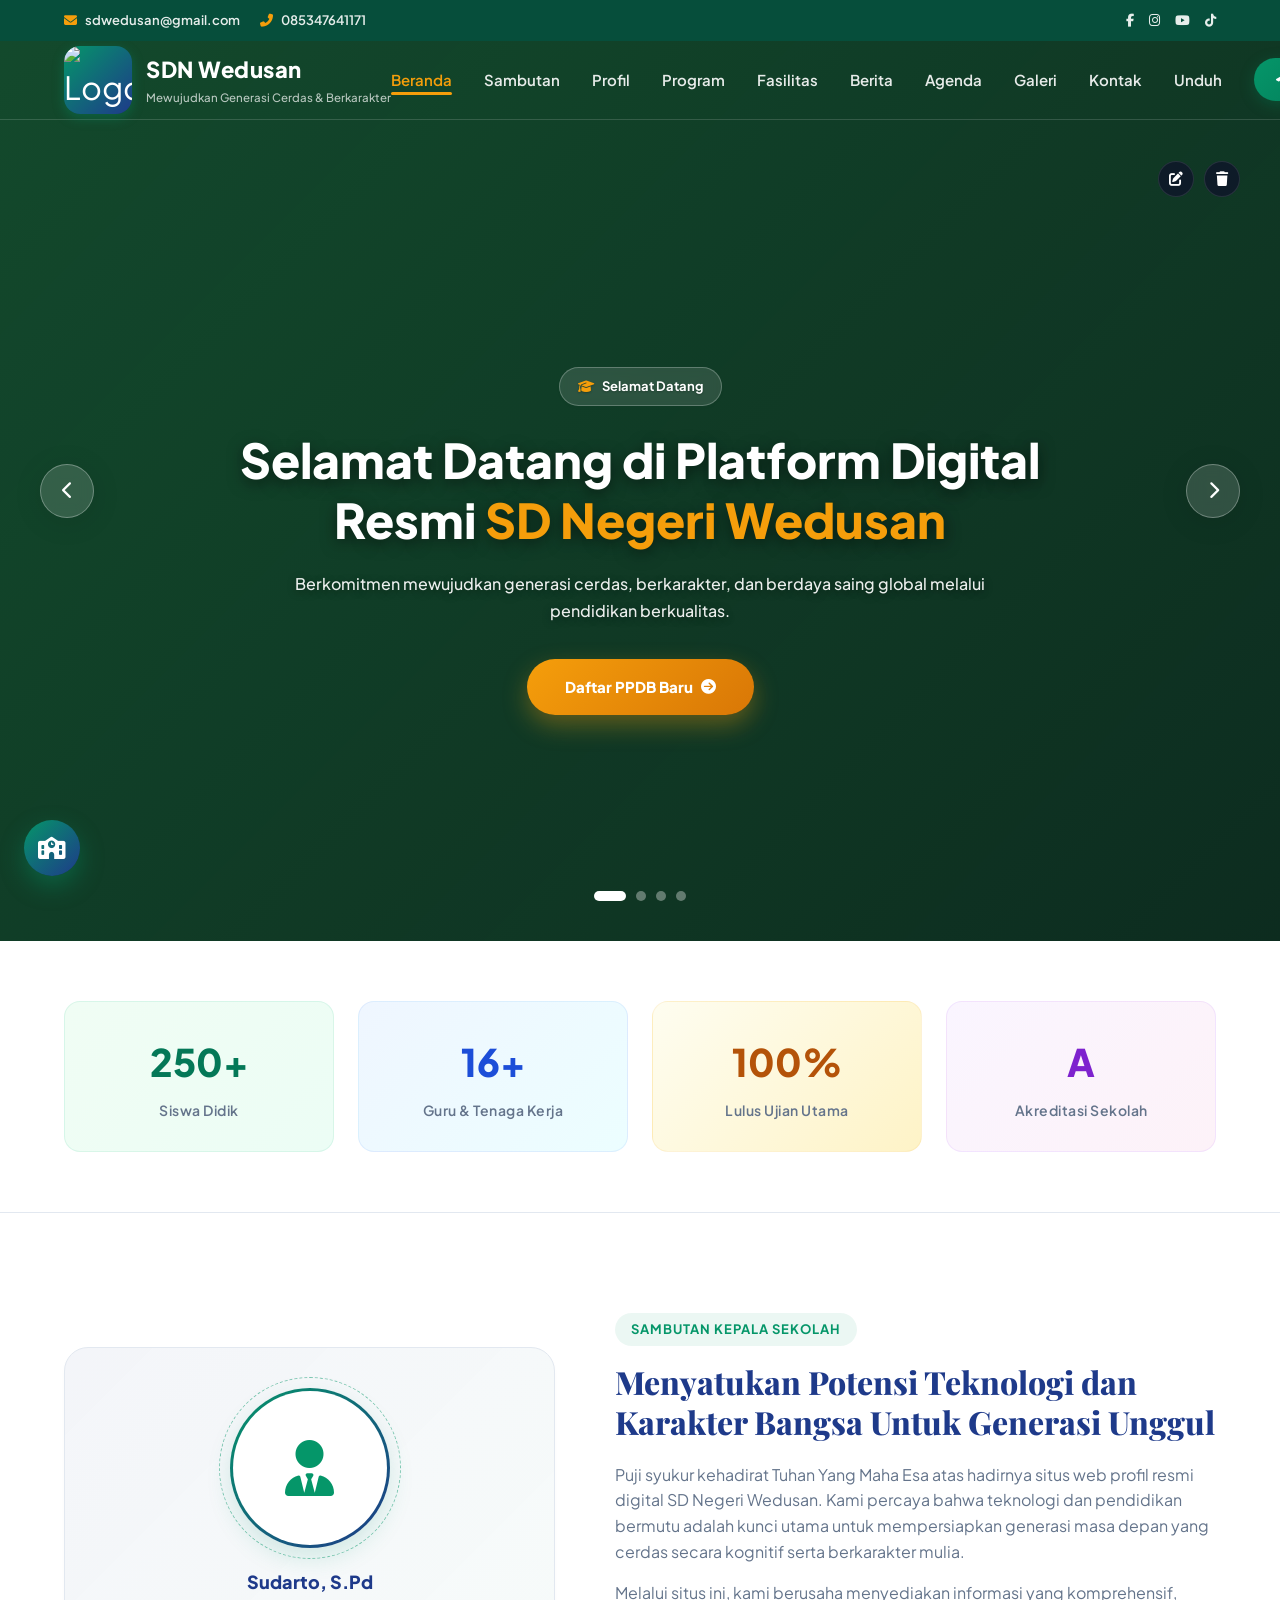
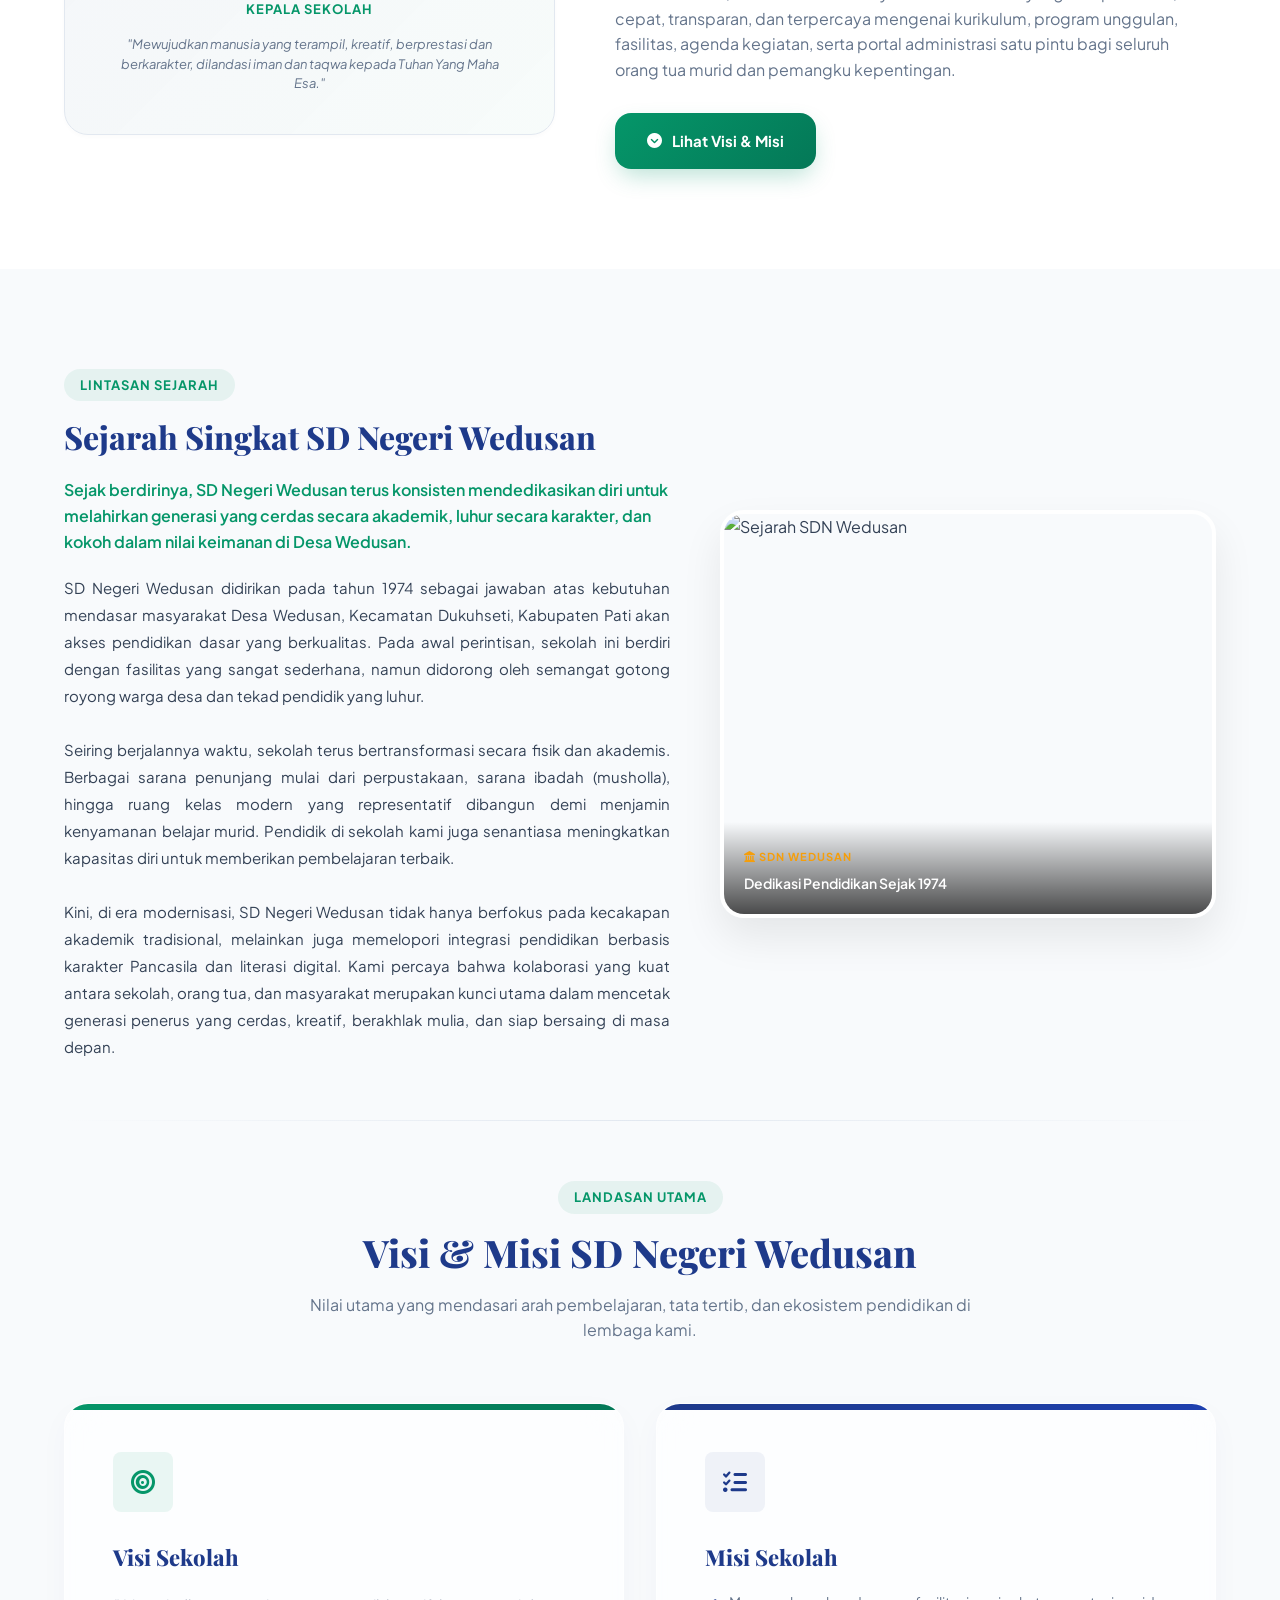
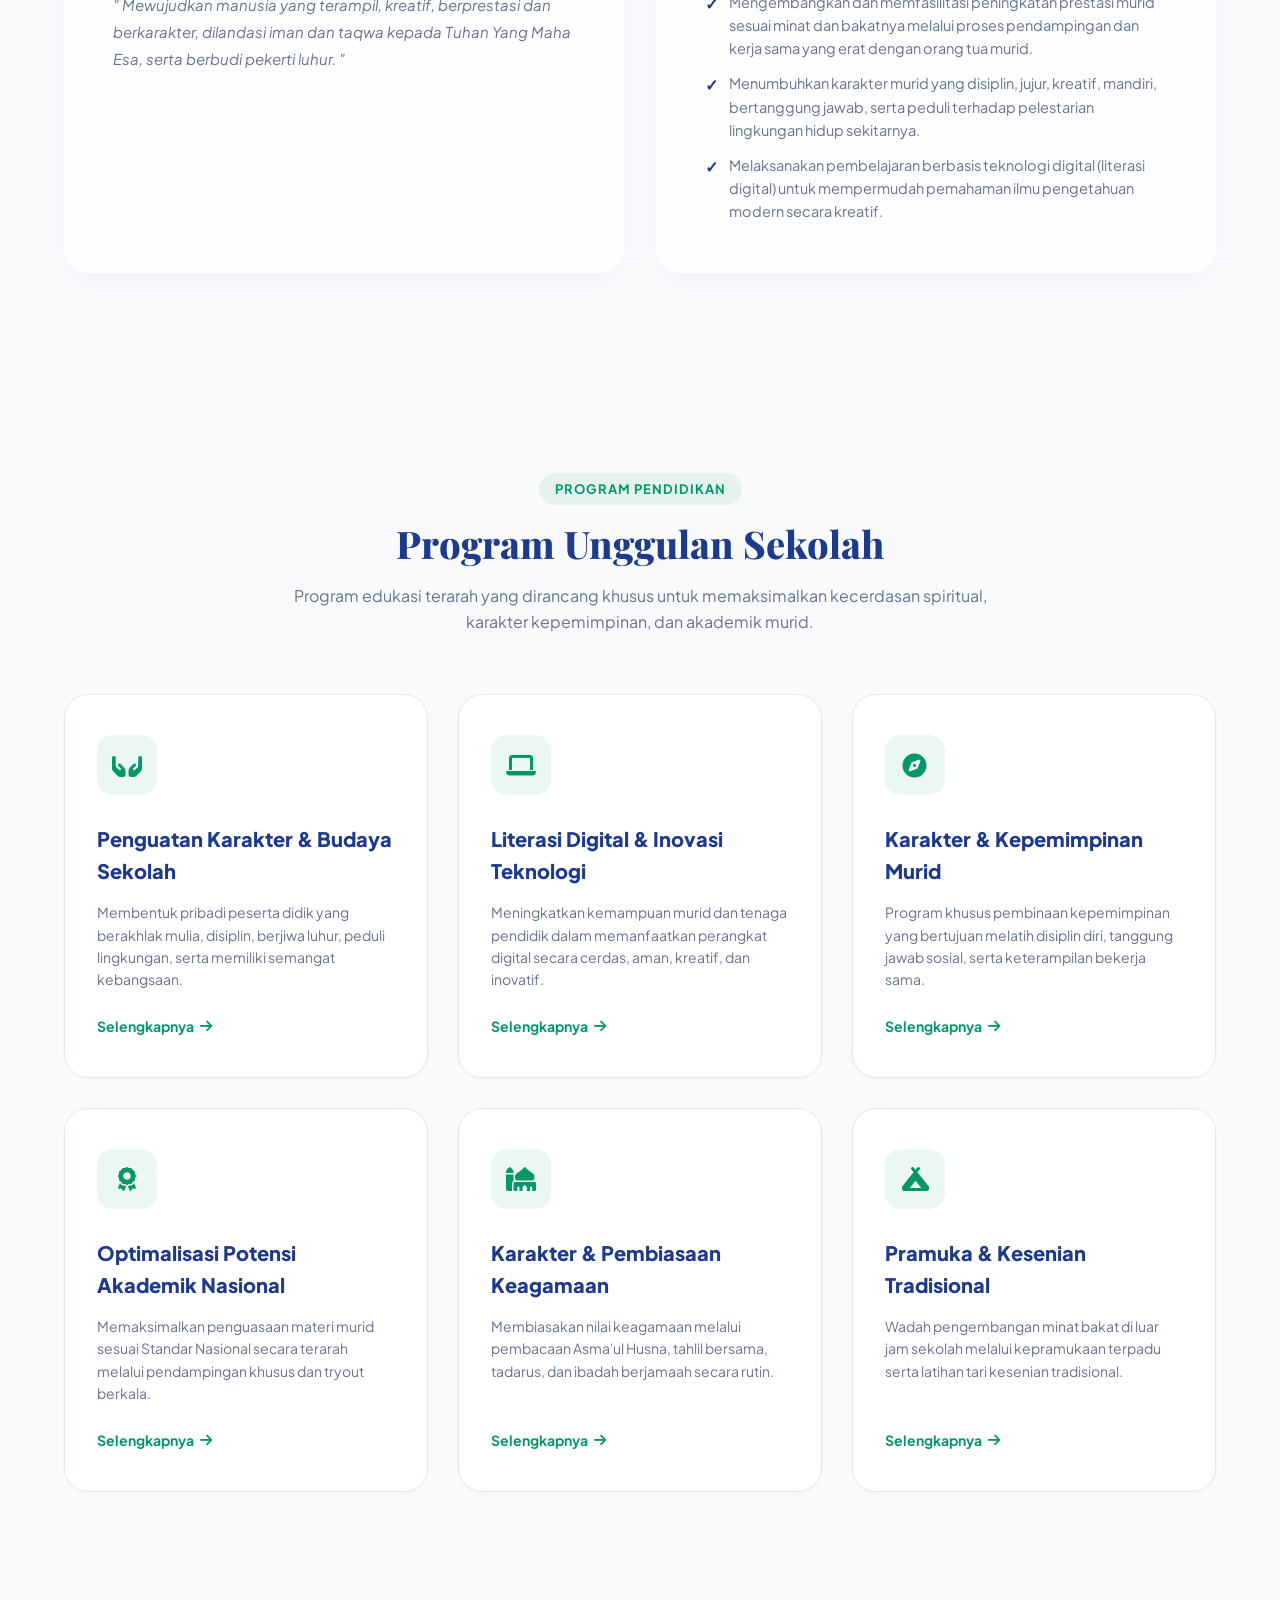
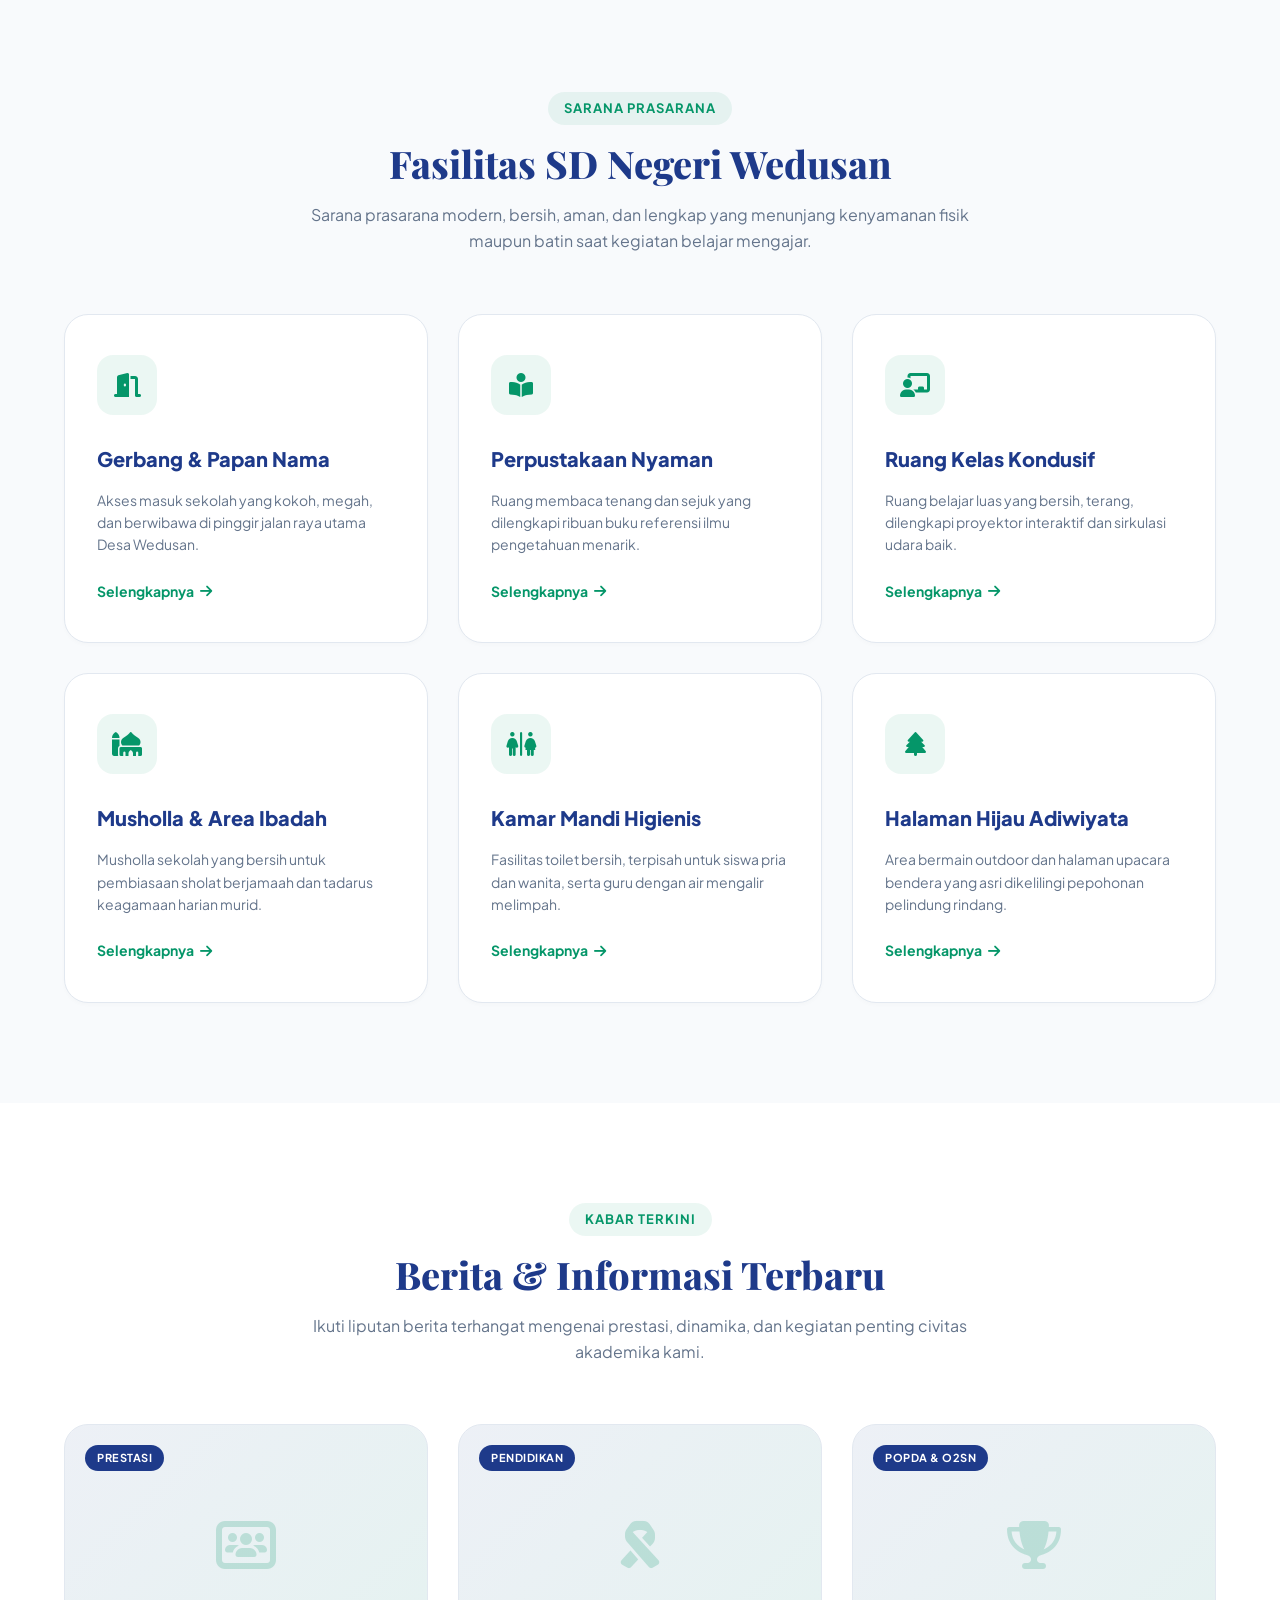
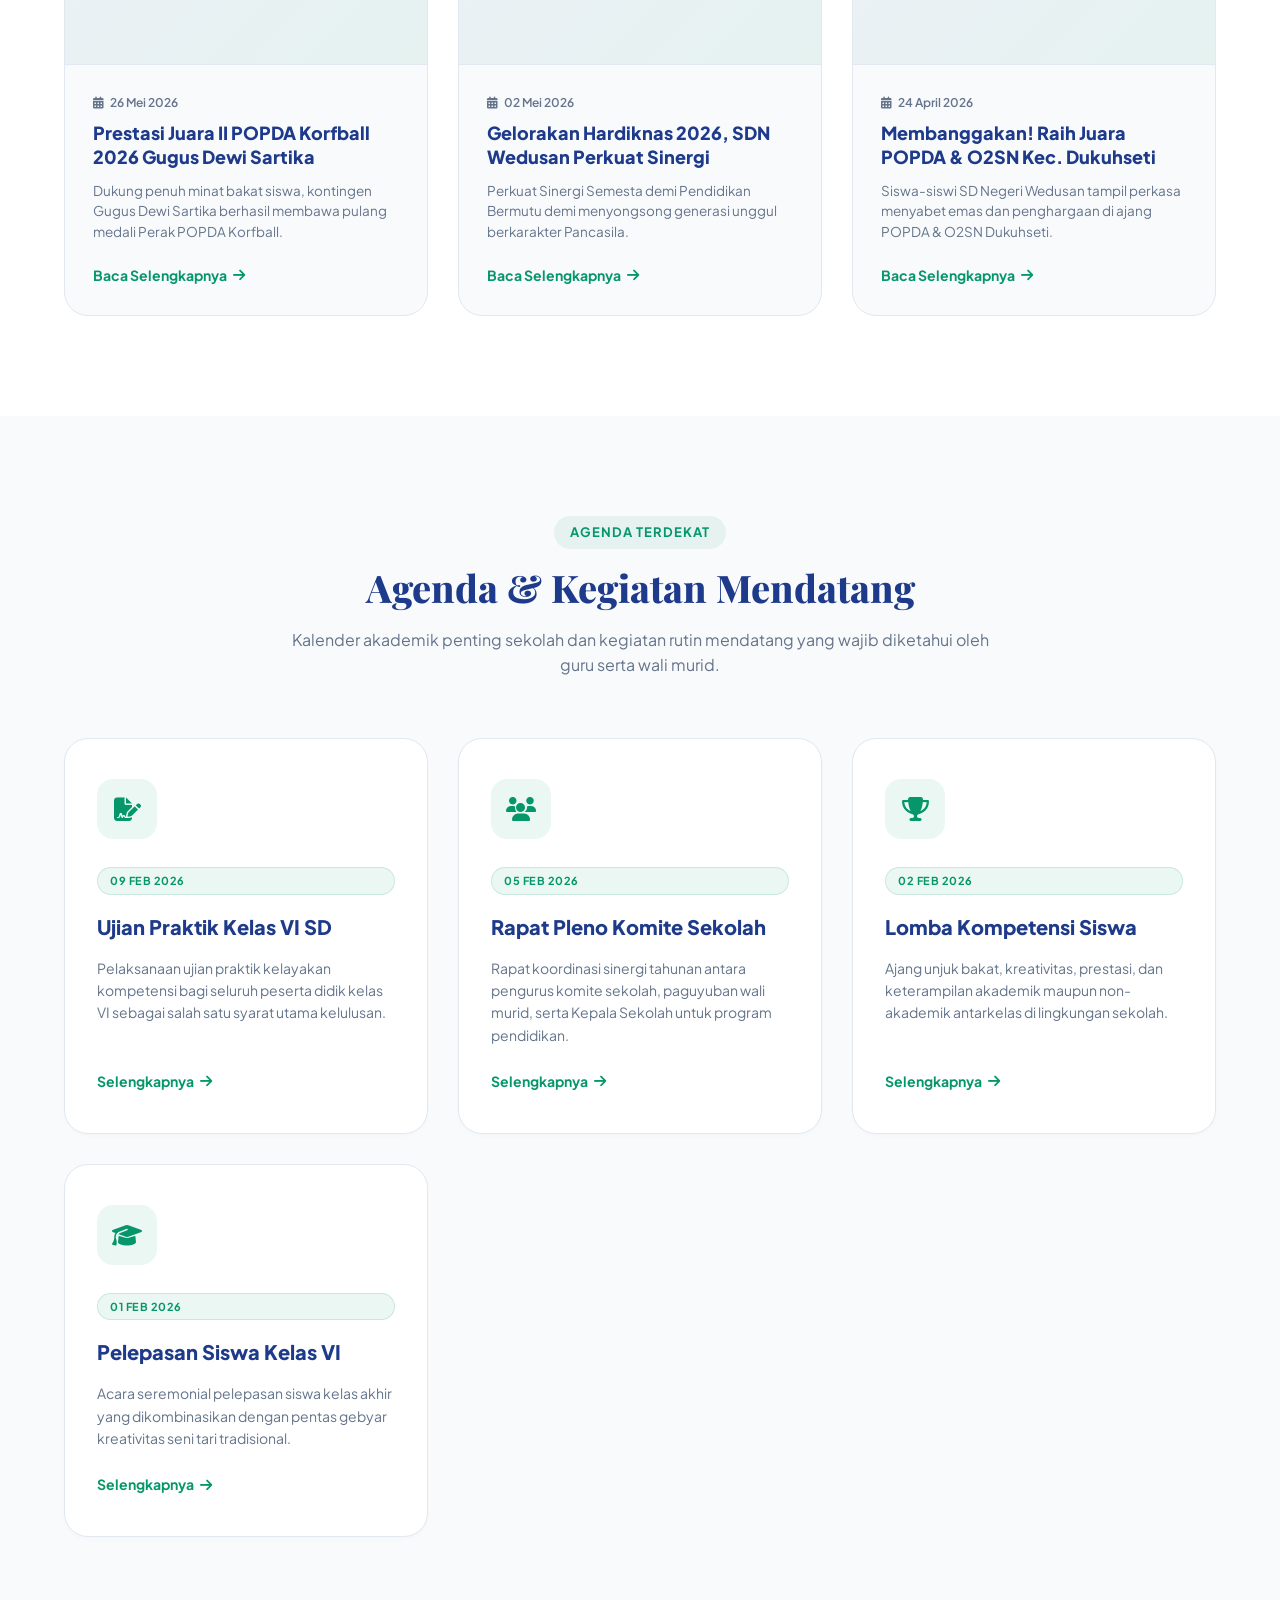
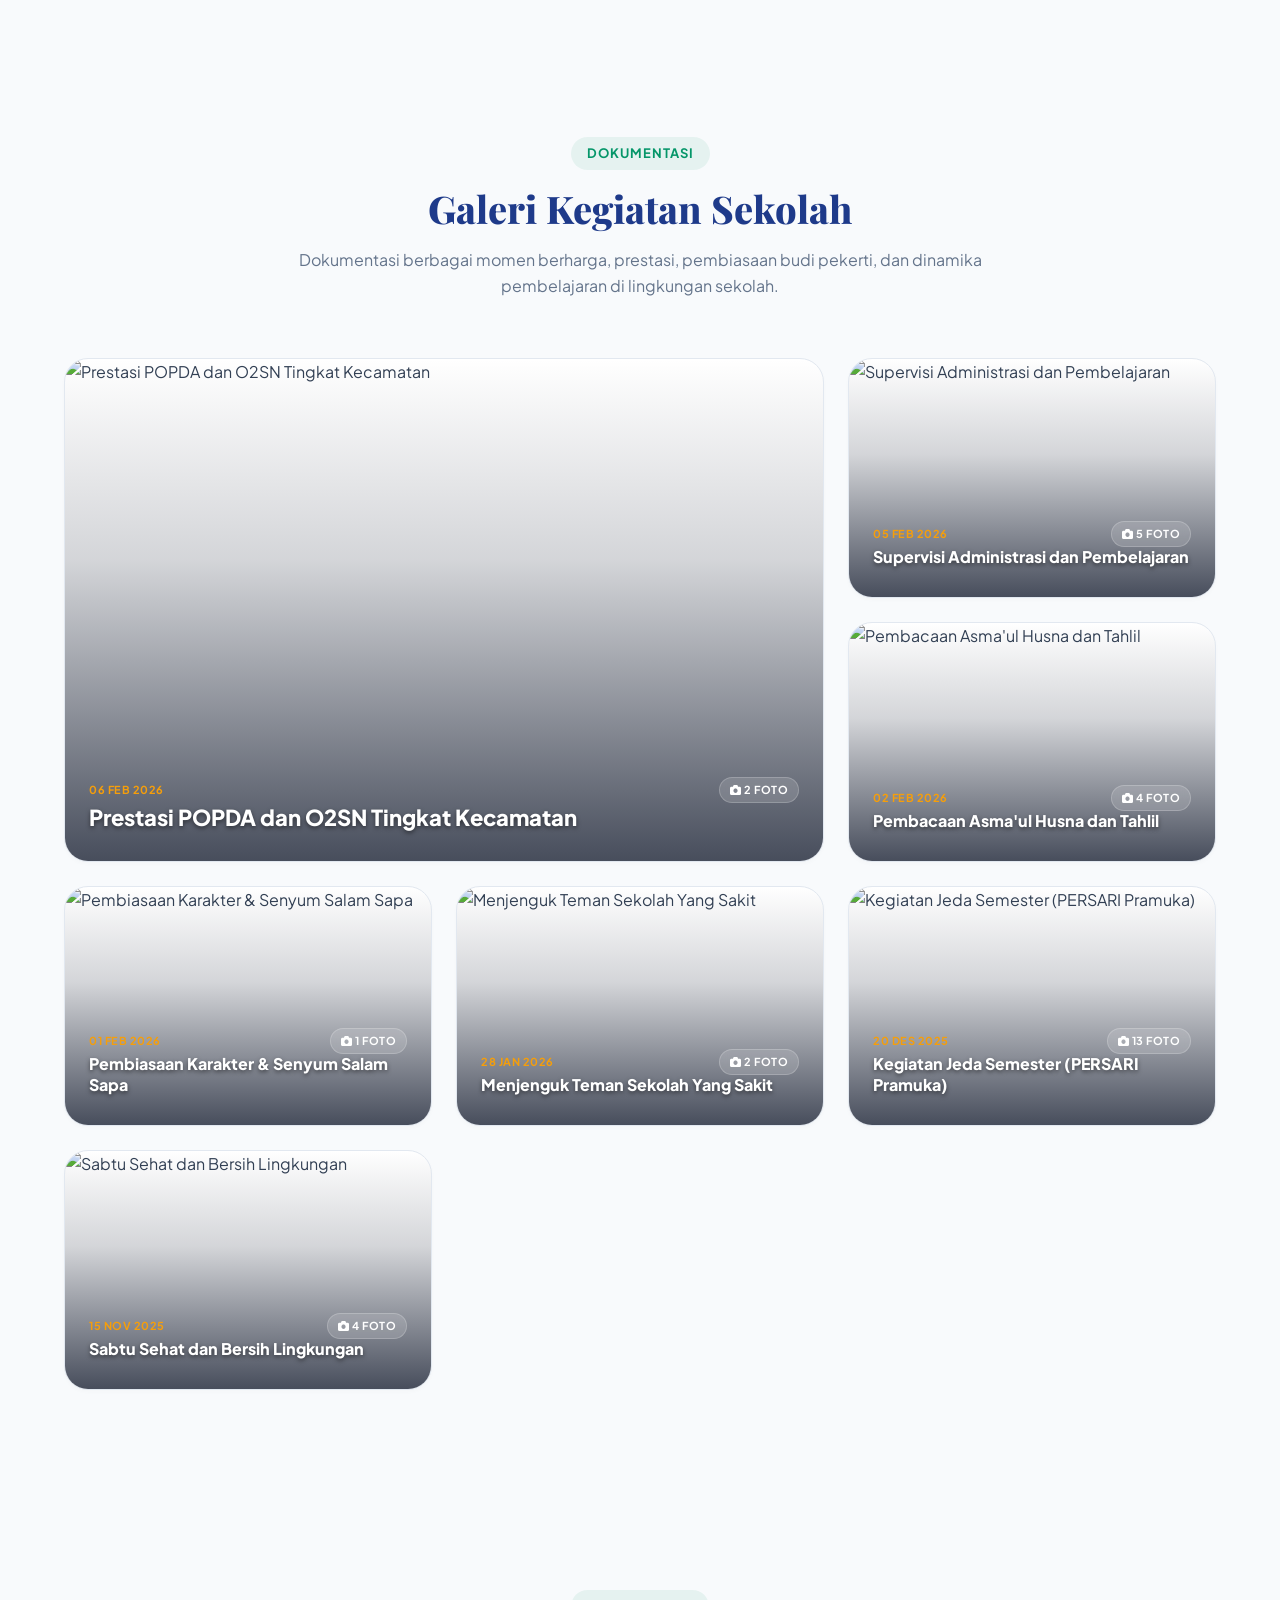
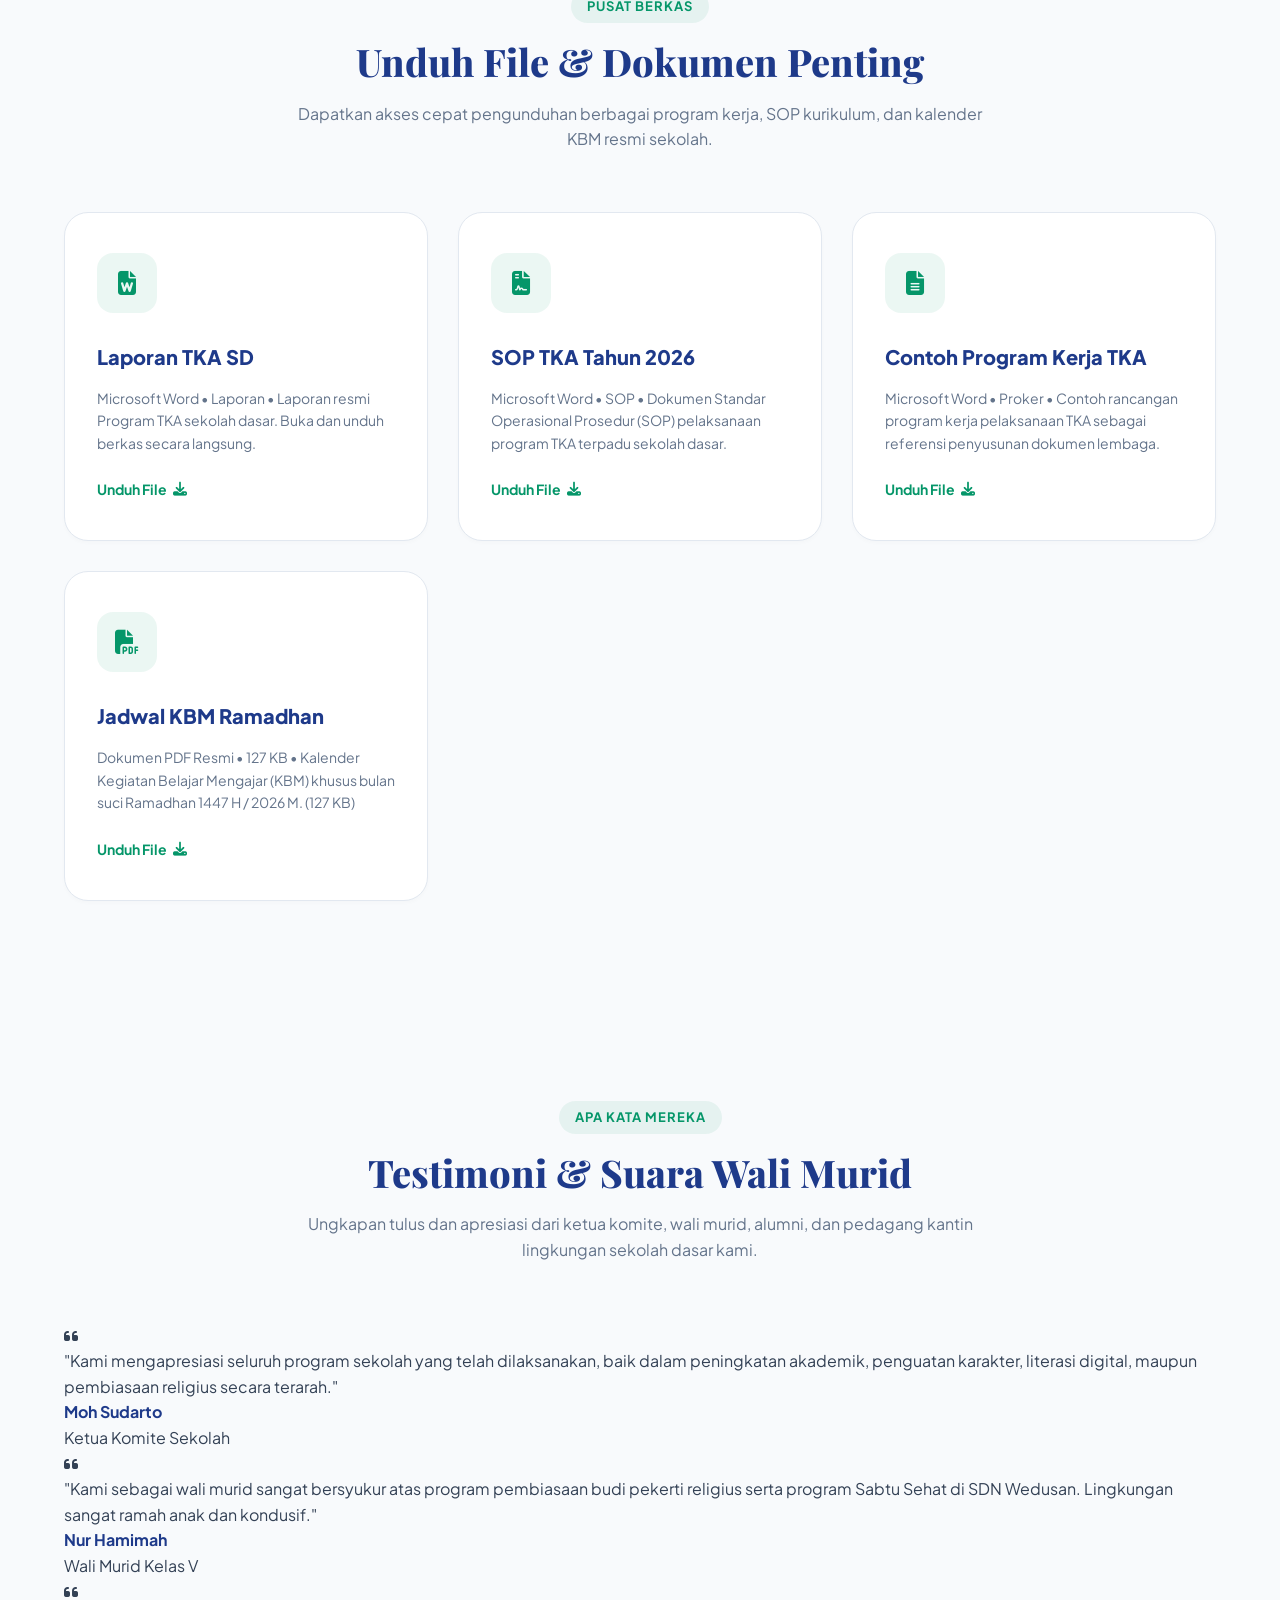
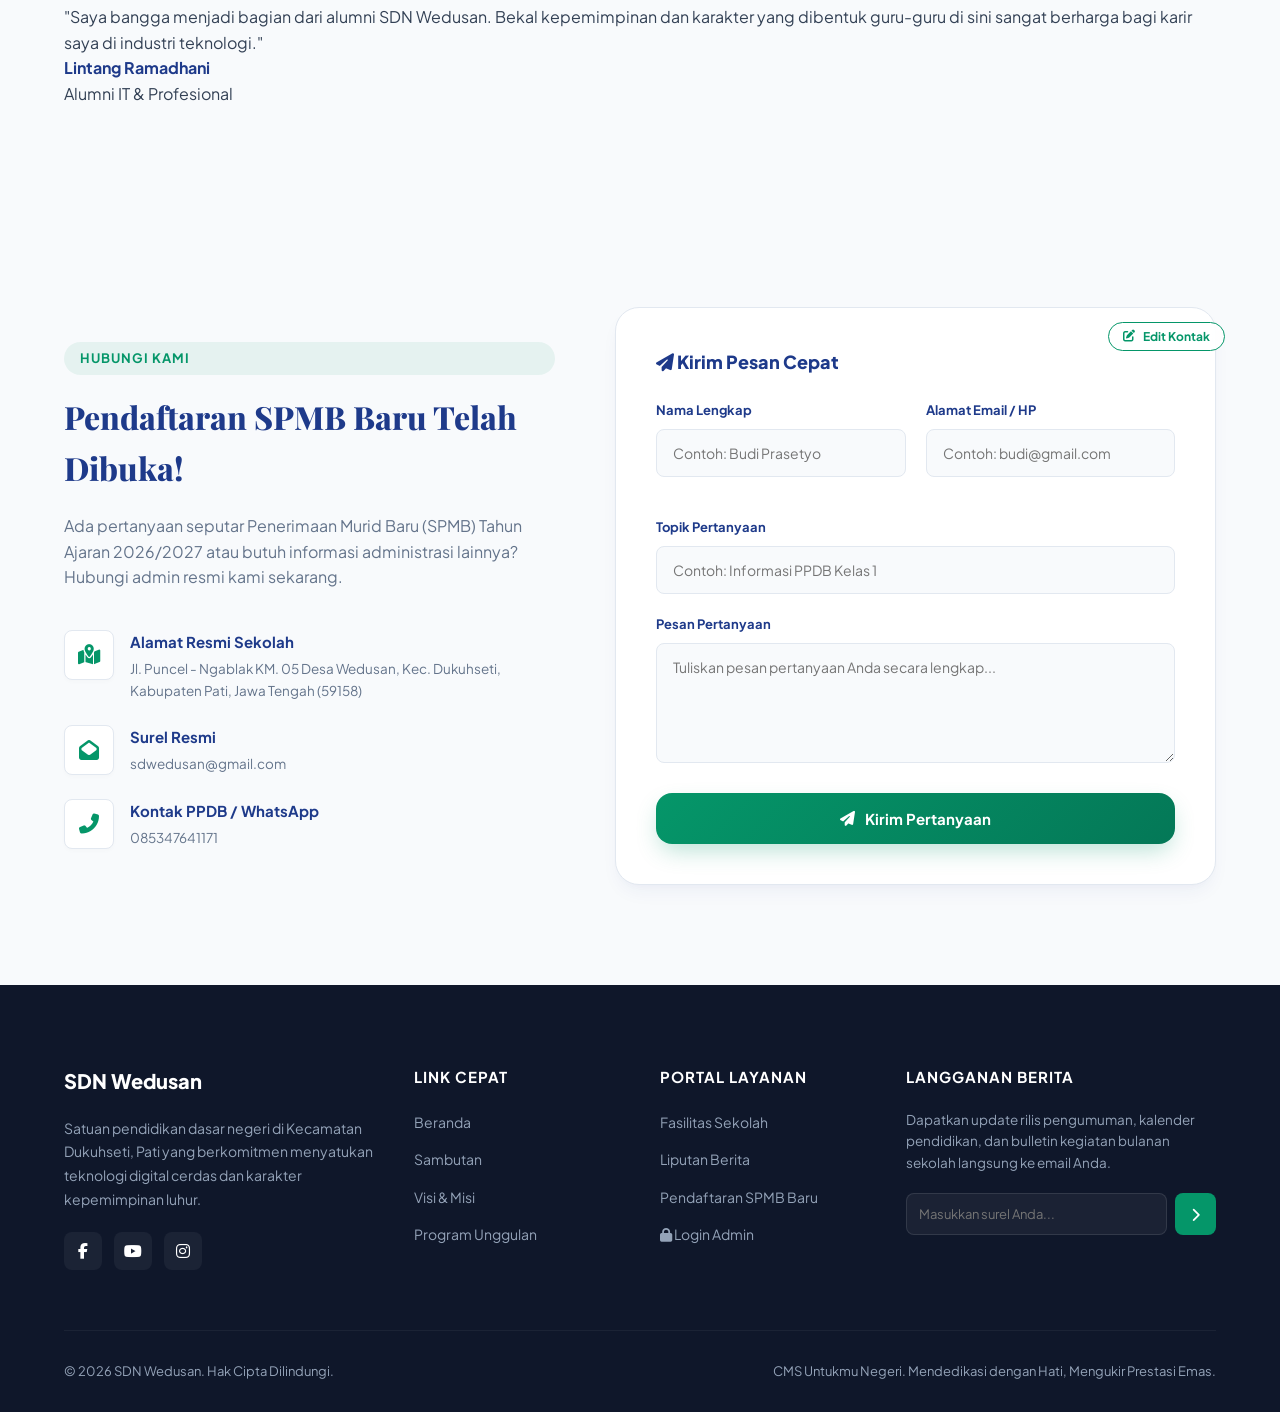
==== commit b7e73e34: "Add files via upload" ====
--- a/index.html
+++ b/index.html
@@ -951,6 +951,47 @@
         </div>
     </div>
 
+    <!-- 6b. Admin Edit Sejarah Sekolah Modal -->
+    <div id="admin-history-modal" class="modal-overlay">
+        <div class="modal-card glass-modal large">
+            <div class="modal-card-header">
+                <h3><i class="fas fa-landmark text-primary"></i> Edit Sejarah Singkat Sekolah</h3>
+                <button class="modal-close" onclick="closeHistoryModal()">&times;</button>
+            </div>
+            <form id="admin-history-form" onsubmit="submitHistoryForm(event)">
+                <div class="form-field">
+                    <label for="hist-title">Judul Sejarah</label>
+                    <input type="text" id="hist-title" class="form-input" required placeholder="Contoh: Sejarah Singkat SD Negeri Wedusan">
+                </div>
+
+                <div class="form-field">
+                    <label for="hist-desc">Ringkasan / Tagline Sejarah</label>
+                    <textarea id="hist-desc" class="form-input" style="min-height: 60px;" required placeholder="Contoh: Sejak berdirinya, SD Negeri Wedusan terus konsisten..."></textarea>
+                </div>
+
+                <div class="form-field">
+                    <label for="hist-content">Konten Lengkap Sejarah</label>
+                    <textarea id="hist-content" class="form-input" style="min-height: 150px;" required placeholder="Tuliskan sejarah sekolah selengkapnya..."></textarea>
+                </div>
+
+                <div class="form-field">
+                    <label>Pilihan Gambar Cover Sejarah</label>
+                    <div class="image-upload-wrapper">
+                        <input type="file" id="hist-file-input" accept="image/*" class="form-input-file">
+                        <div class="image-upload-preview" id="hist-img-preview-box">
+                            <i class="fas fa-cloud-upload-alt"></i>
+                            <p>Klik atau Tarik gambar ke sini untuk mengunggah (Maks 1MB)</p>
+                            <img id="hist-img-preview" src="" style="display: none; width: 100%; height: 100%; object-fit: cover;" alt="Preview">
+                        </div>
+                        <input type="hidden" id="hist-base64-image">
+                    </div>
+                </div>
+
+                <button type="submit" class="btn btn-primary" style="width: 100%; margin-top: 15px;"><i class="fas fa-save"></i> Simpan Sejarah</button>
+            </form>
+        </div>
+    </div>
+
     <!-- 7. Admin Edit Logo & Identitas Sekolah Modal -->
     <div id="admin-logo-modal" class="modal-overlay">
         <div class="modal-card glass-modal large">
--- a/styles.css
+++ b/styles.css
@@ -192,36 +192,50 @@
 .brand {
     display: flex;
     align-items: center;
-    gap: 12px;
+    gap: 14px;
     text-decoration: none;
 }
 
 .brand-logo {
+    width: 68px;
+    height: 68px;
+    background: linear-gradient(135deg, var(--primary), var(--secondary));
+    border-radius: var(--radius-md);
+    display: flex;
+    align-items: center;
+    justify-content: center;
+    color: white;
+    font-size: 32px;
+    box-shadow: 0 4px 12px rgba(5, 150, 105, 0.35);
+    flex-shrink: 0;
+    transition: var(--transition);
+}
+
+.navbar.scrolled .brand-logo {
     width: 54px;
     height: 54px;
-    background: linear-gradient(135deg, var(--primary), var(--secondary));
-    border-radius: var(--radius-sm);
-    display: flex;
-    align-items: center;
-    justify-content: center;
-    color: white;
     font-size: 26px;
-    box-shadow: 0 4px 12px rgba(5, 150, 105, 0.3);
+}
+
+.brand-text {
+    display: flex;
+    flex-direction: column;
+    white-space: nowrap;
     flex-shrink: 0;
-}
-
-.brand-text {
-    display: flex;
-    flex-direction: column;
 }
 
 .brand-name {
     font-family: var(--font-sans);
-    font-size: 18px;
+    font-size: 22px;
     font-weight: 800;
     color: var(--secondary);
     letter-spacing: 0.5px;
     transition: var(--transition);
+    white-space: nowrap;
+}
+
+.navbar.scrolled .brand-name {
+    font-size: 19px;
 }
 
 .navbar:not(.scrolled) .brand-name {
@@ -229,11 +243,17 @@
 }
 
 .brand-sub {
-    font-size: 11px;
+    font-size: 11.5px;
     color: var(--text-muted);
     font-weight: 500;
-    margin-top: -2px;
-    transition: var(--transition);
+    margin-top: 2px;
+    transition: var(--transition);
+    white-space: nowrap;
+}
+
+.navbar.scrolled .brand-sub {
+    font-size: 10px;
+    margin-top: 1px;
 }
 
 .navbar:not(.scrolled) .brand-sub {
@@ -1441,6 +1461,27 @@
 /* ==========================================================================
    10. RESPONSIVE DESIGN (MEDIA QUERIES)
    ========================================================================== */
+@media (max-width: 1200px) {
+    .nav-menu {
+        gap: 14px;
+    }
+    .nav-link {
+        font-size: 13.5px;
+    }
+    .brand {
+        gap: 10px;
+    }
+    .brand-name {
+        font-size: 18px;
+    }
+    .brand-sub {
+        font-size: 10px;
+    }
+    .navbar.scrolled .brand-name {
+        font-size: 17px;
+    }
+}
+
 @media (max-width: 1024px) {
     .hero-title { font-size: 44px; }
     .hero-grid { gap: 40px; }
@@ -2401,6 +2442,7 @@
 
 .gallery-masonry-item {
     position: relative;
+    height: 100%;
     border-radius: var(--radius-lg);
     overflow: hidden;
     background-color: var(--bg-card);
@@ -2532,3 +2574,17 @@
 .feature-card:hover .card-cover-box {
     transform: scale(1.01);
 }
+
+/* Responsive adjustments for School History Block */
+@media (max-width: 900px) {
+    .school-history-block {
+        grid-template-columns: 1fr !important;
+        gap: 35px !important;
+    }
+    .history-image-col {
+        order: -1; /* Image goes above text on mobile for premium readability */
+    }
+    .history-image-frame img {
+        height: 280px !important;
+    }
+}
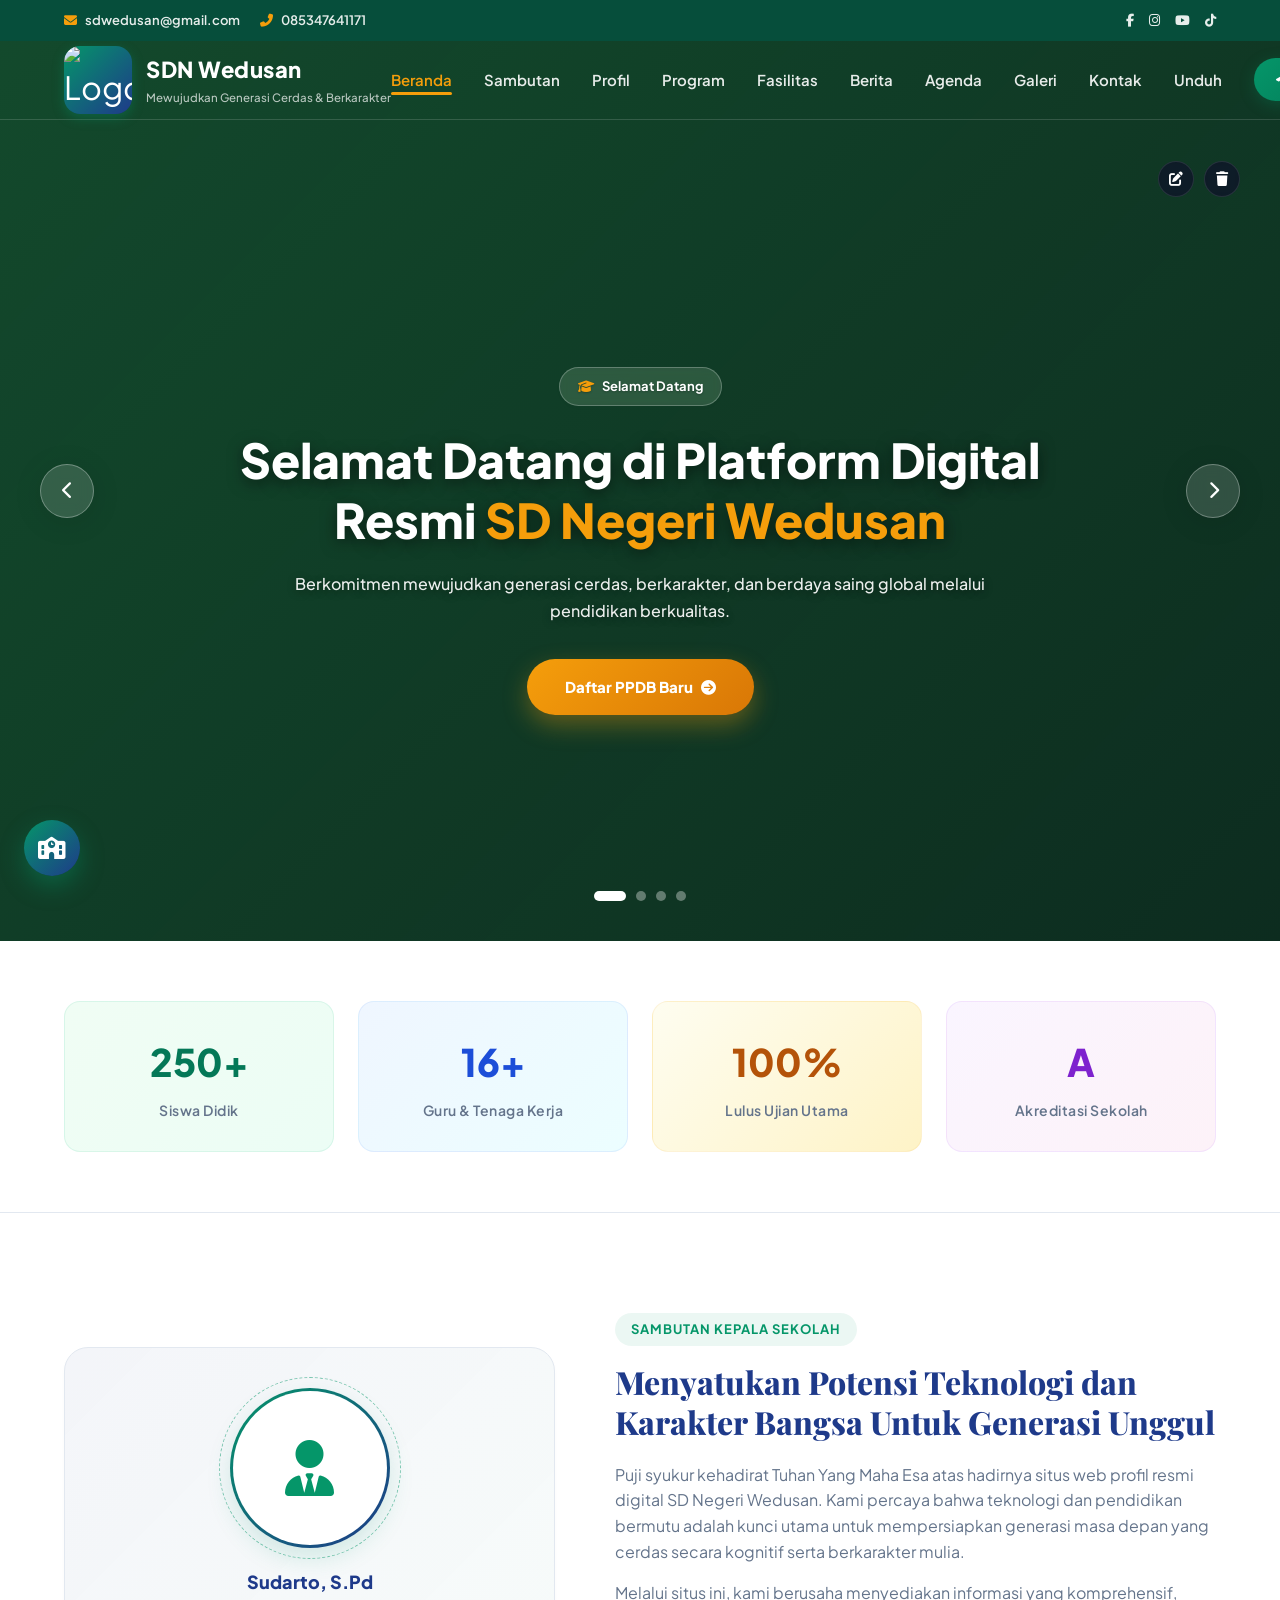
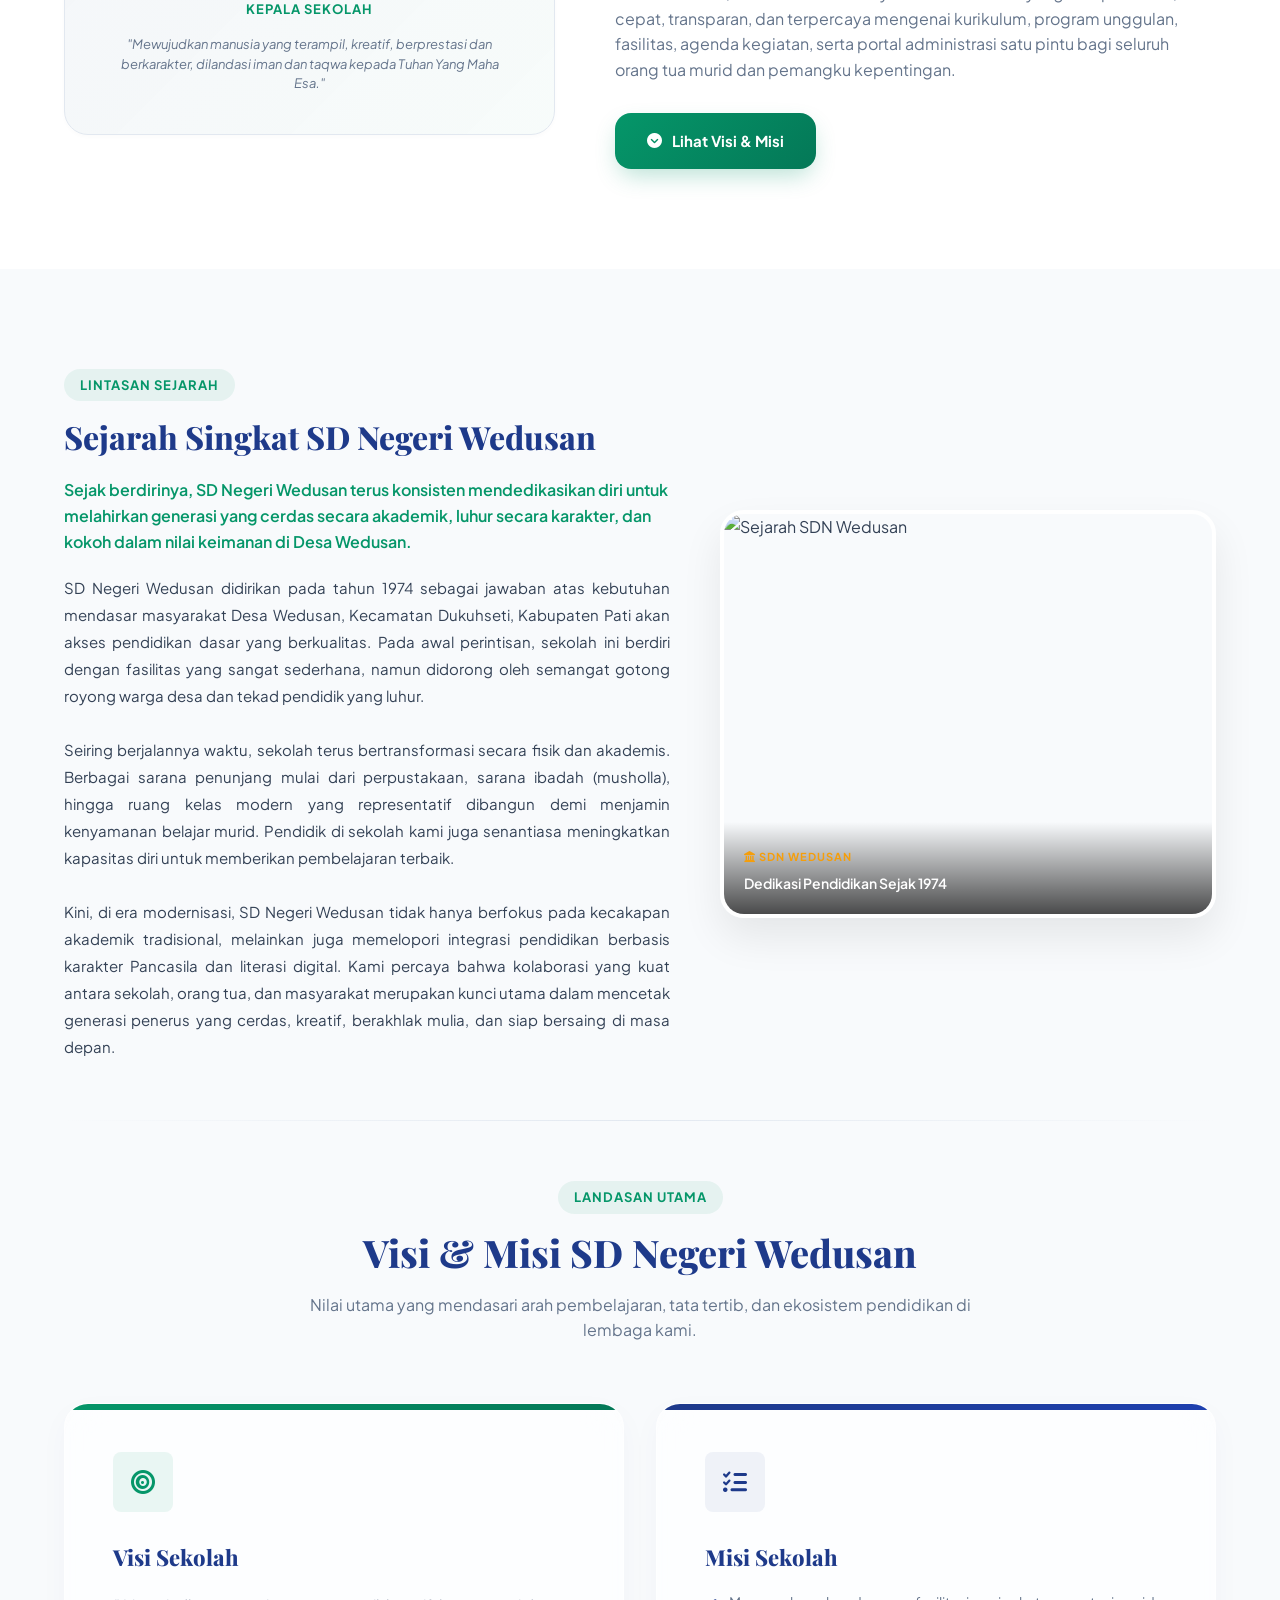
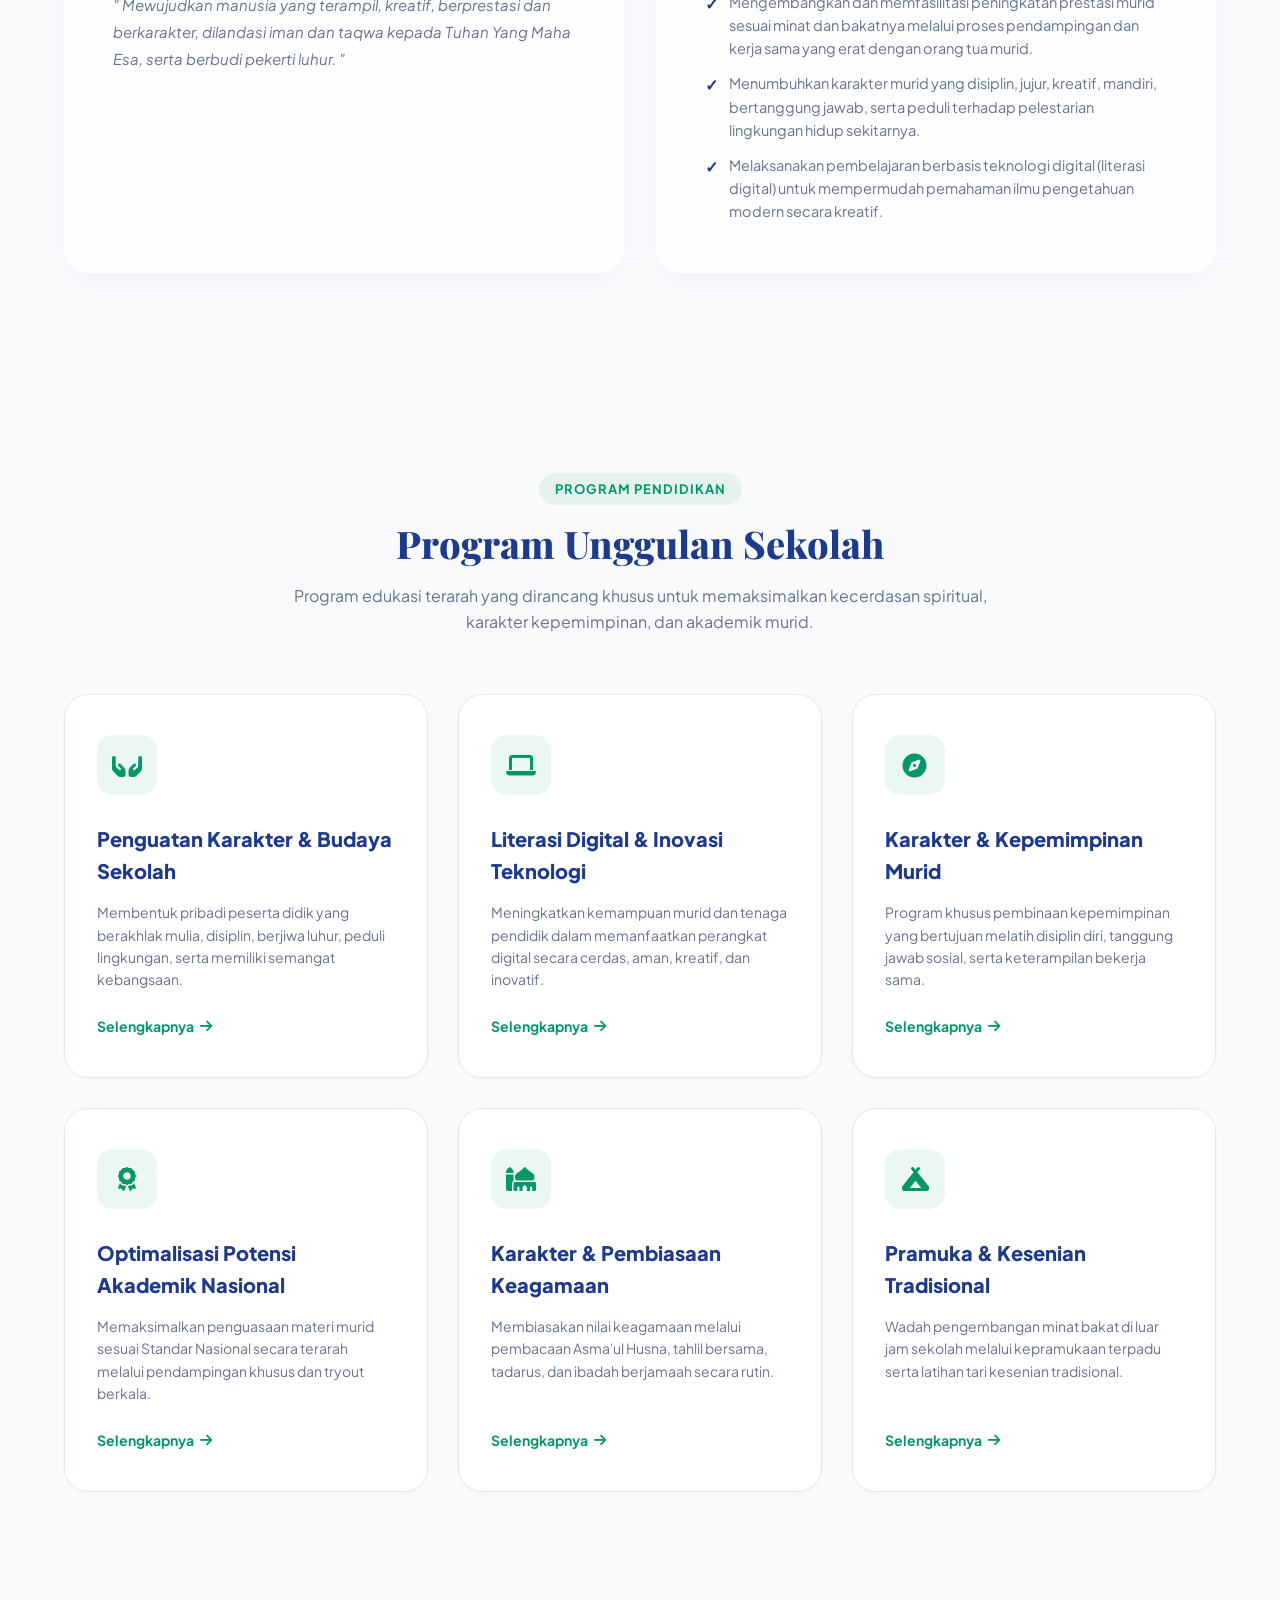
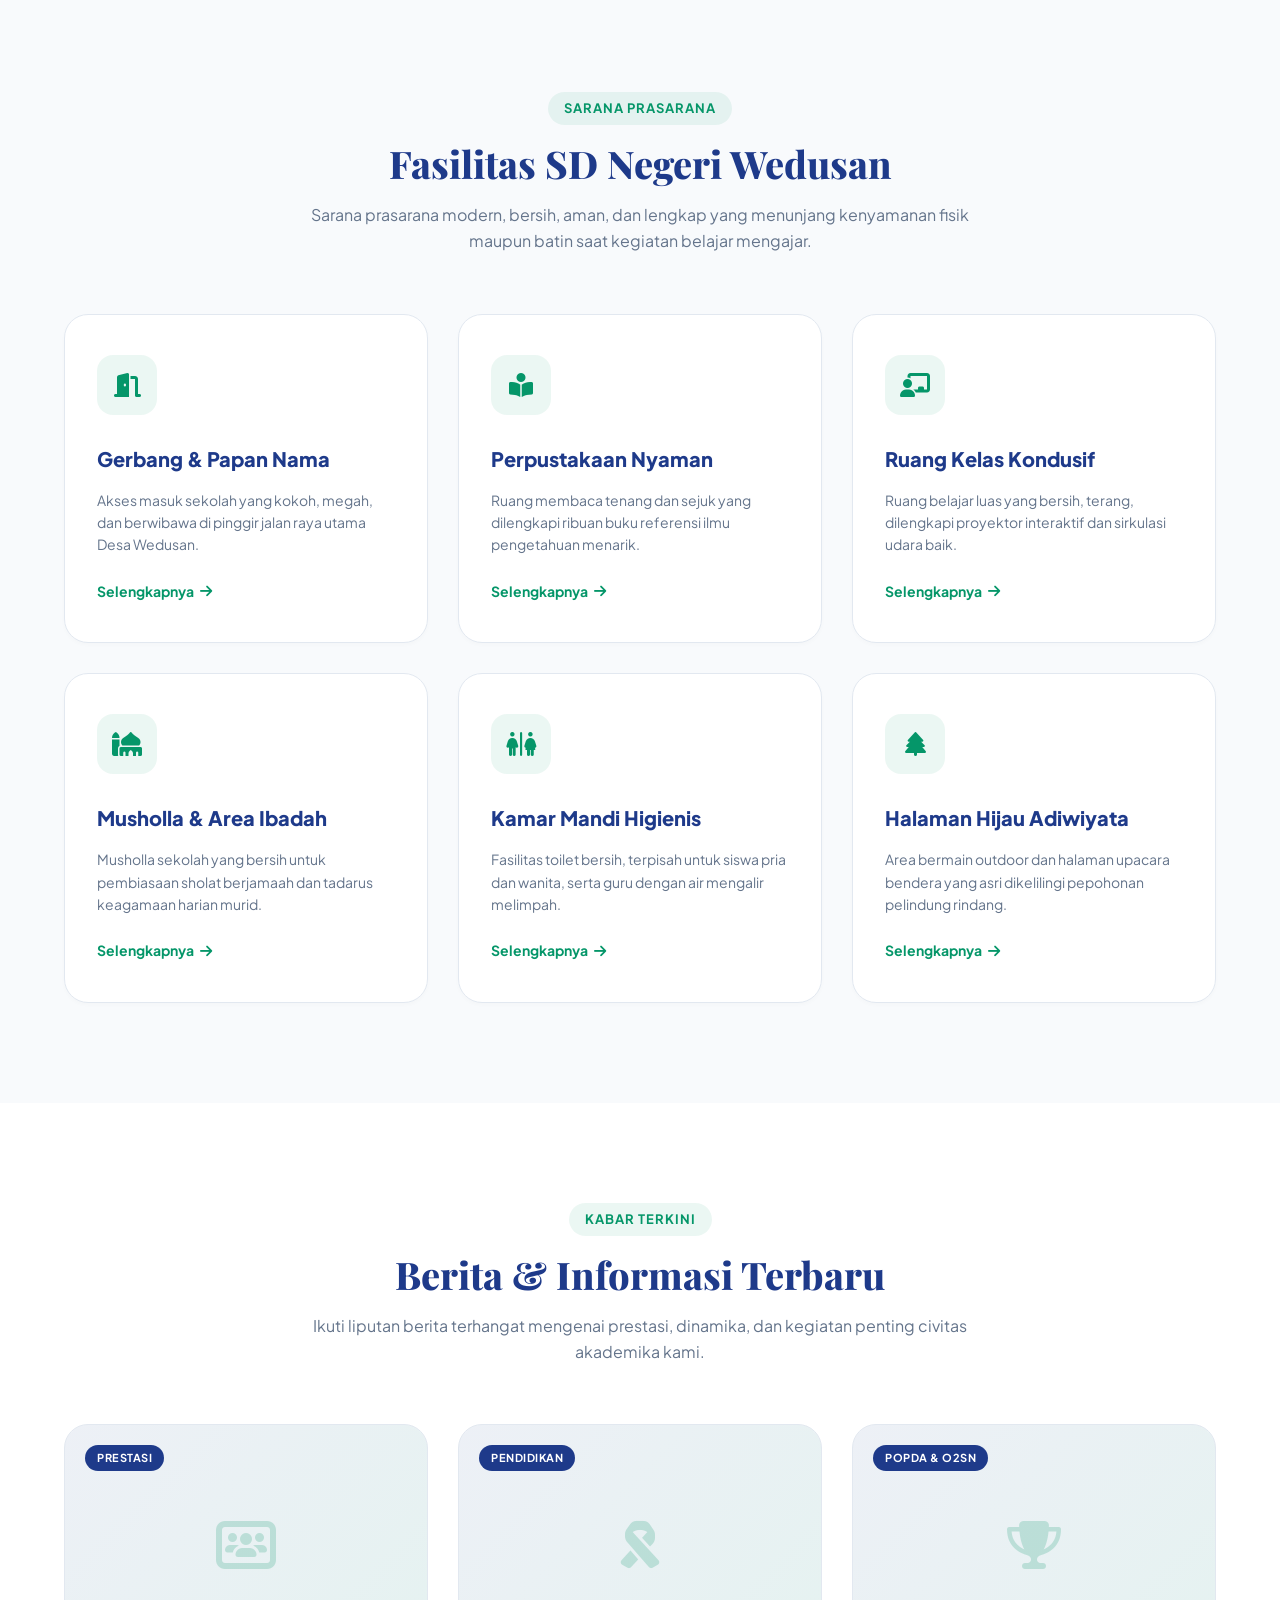
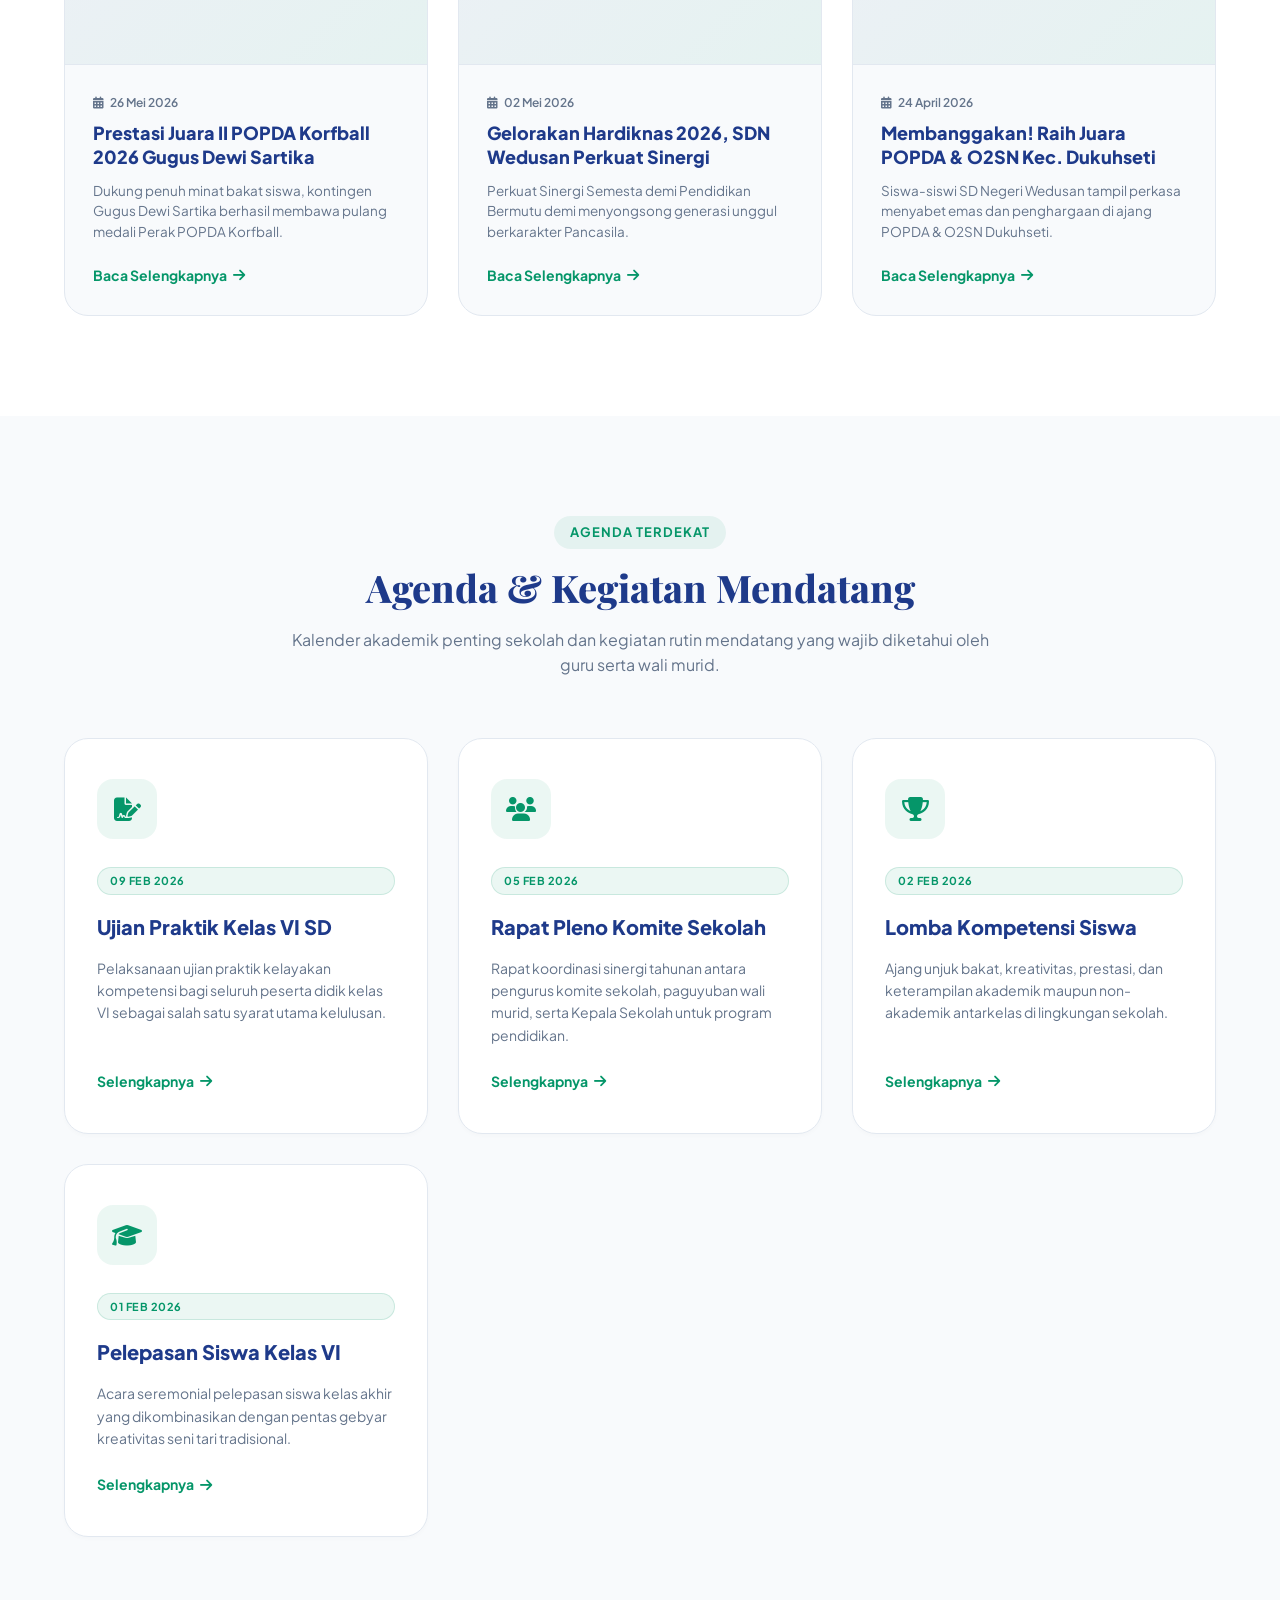
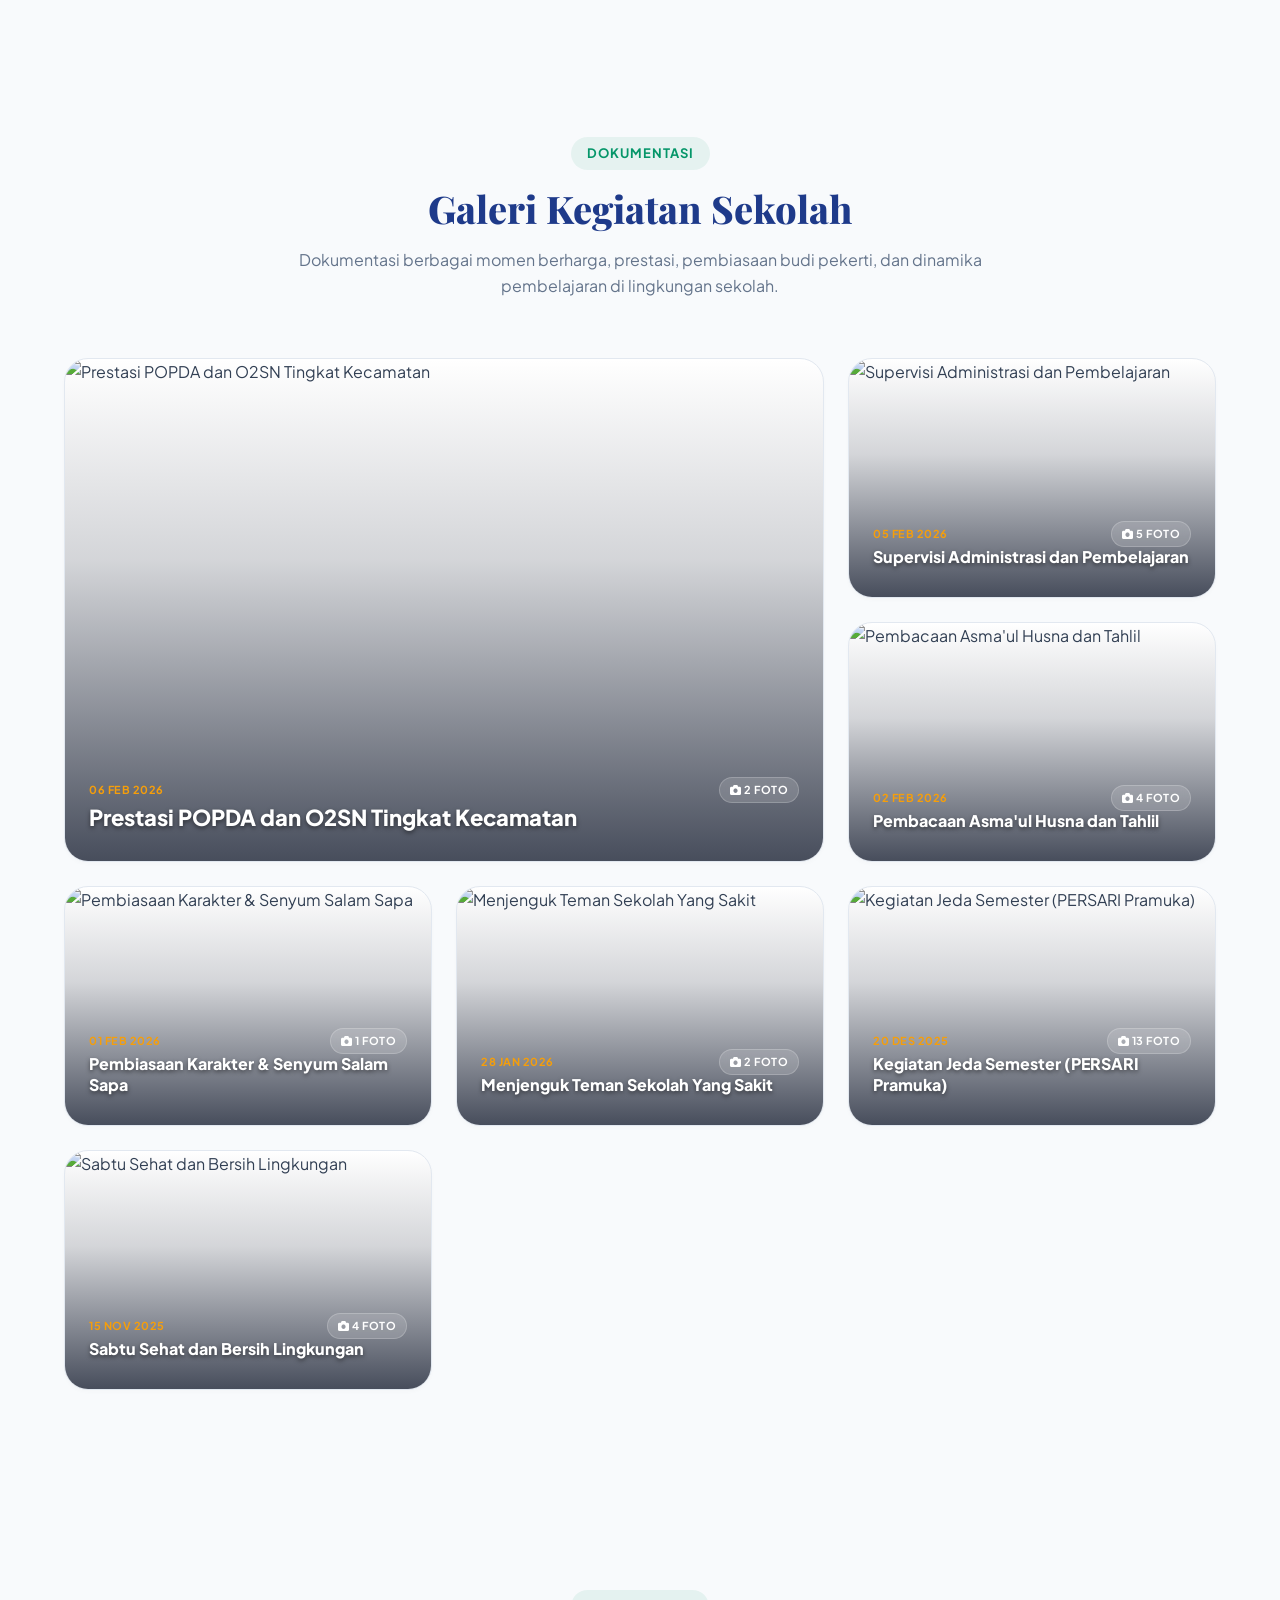
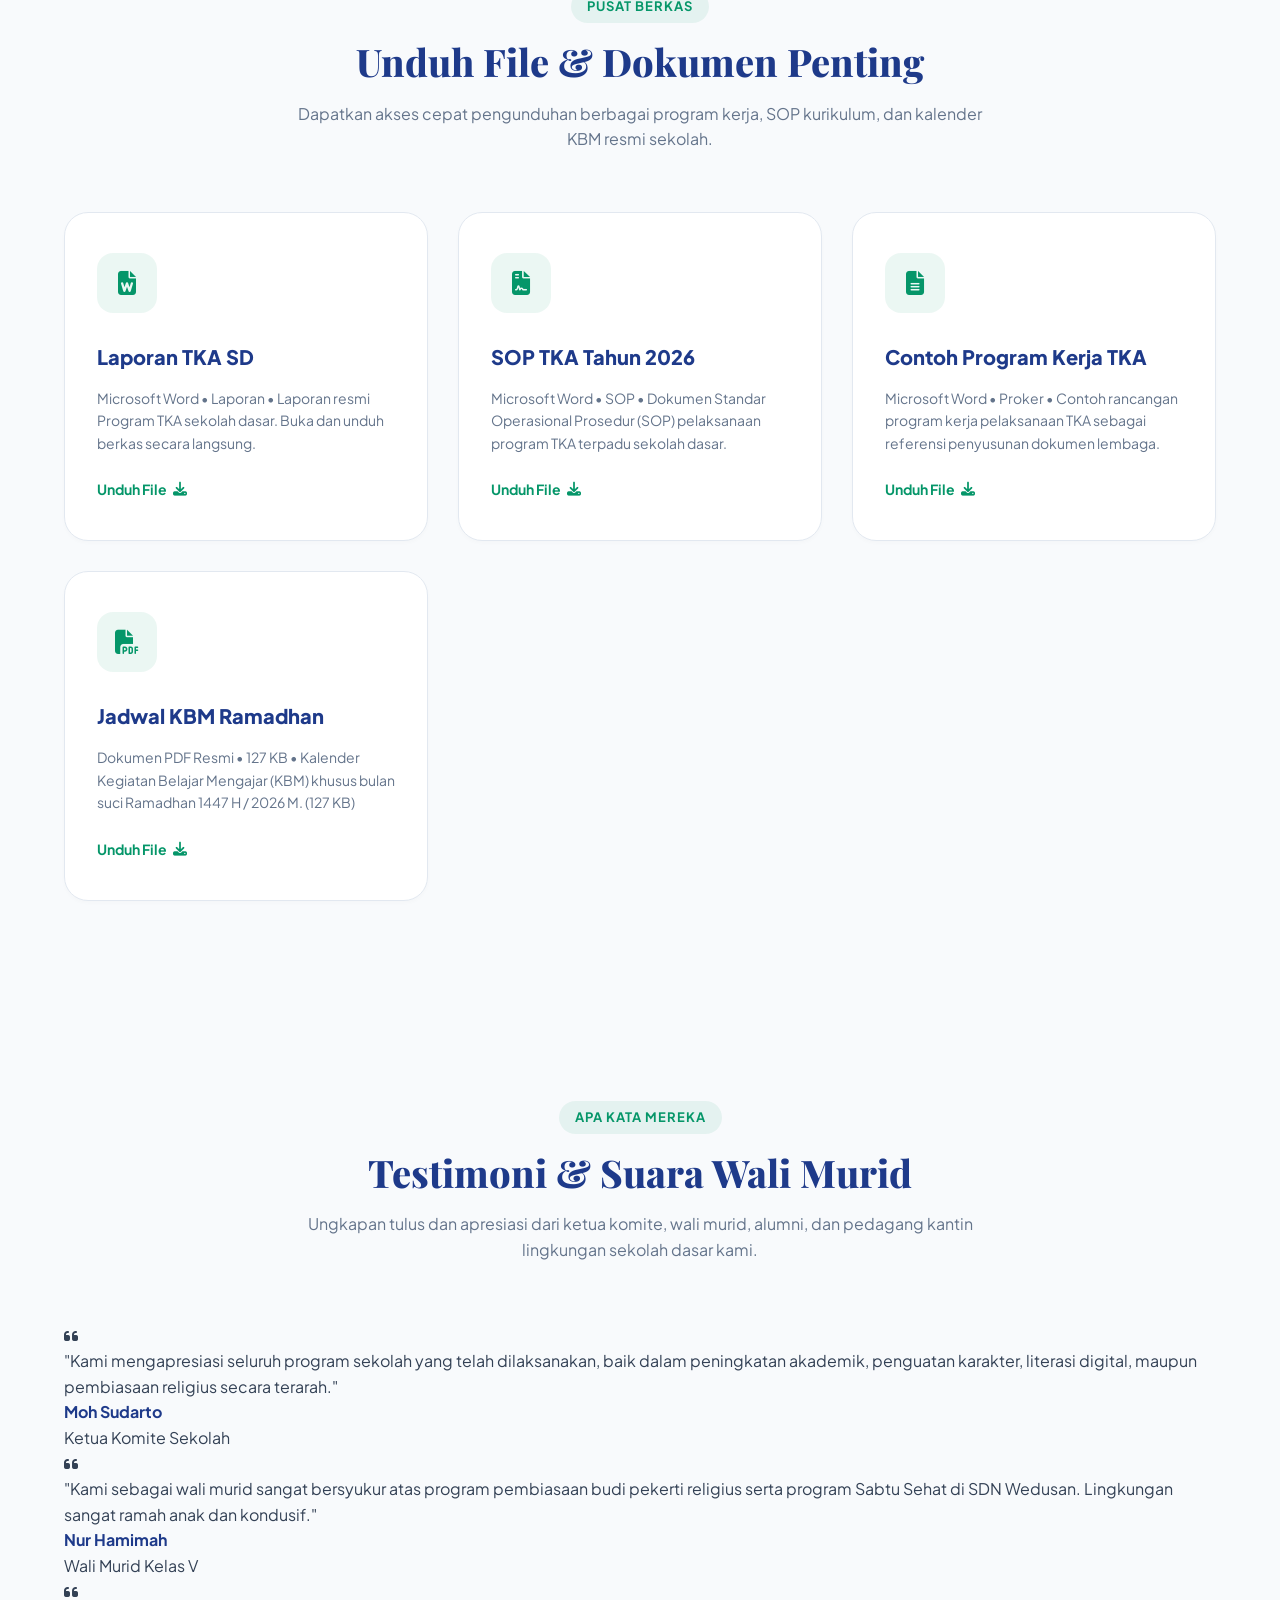
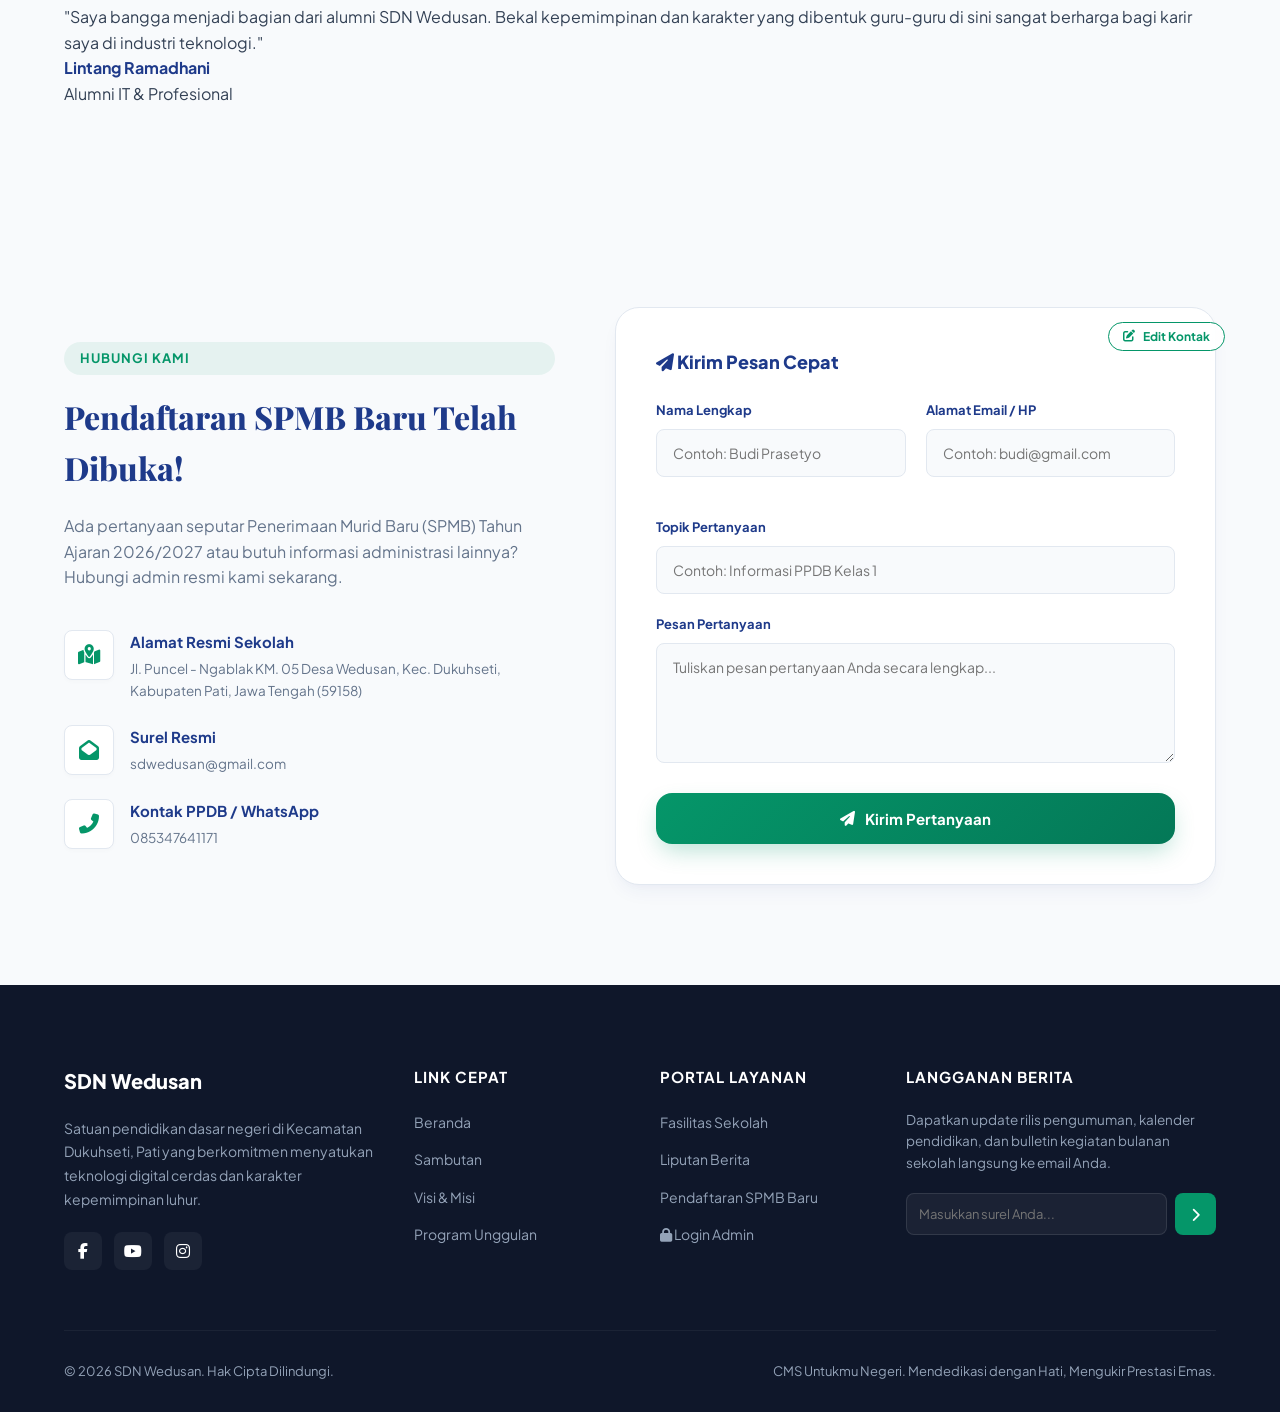
==== commit 94248e60: "Add files via upload" ====
--- a/index.html
+++ b/index.html
@@ -577,6 +577,12 @@
                 <i class="fas fa-user-shield"></i> Mode Admin Aktif (SDN Wedusan)
             </div>
             <div class="admin-bar-actions">
+                <span id="admin-db-status" style="color: #94a3b8; font-size: 12px; font-weight: 700; margin-right: 15px; display: inline-flex; align-items: center; gap: 6px;">
+                    <i class="fas fa-database" style="color: #059669;"></i> Database: 0 KB / 5 MB
+                </span>
+                <button id="btn-optimize-db" class="btn-admin-bar" style="background: rgba(5, 150, 105, 0.2); border-color: rgba(5, 150, 105, 0.3); color: #34d399; margin-right: 10px;" onclick="optimizeExistingDatabase(event)">
+                    <i class="fas fa-magic"></i> Optimasi
+                </button>
                 <button id="btn-view-ppdb" class="btn-admin-bar"><i class="fas fa-users-rectangle"></i> Pendaftar PPDB</button>
                 <button id="btn-export-db" class="btn-admin-bar"><i class="fas fa-file-export"></i> Ekspor Data</button>
                 <button id="btn-import-db" class="btn-admin-bar"><i class="fas fa-file-import"></i> Impor Data</button>
@@ -698,56 +704,62 @@
                 <h3><i class="fas fa-file-signature text-primary"></i> Formulir Pendaftaran Siswa Baru (SPMB)</h3>
                 <button class="modal-close" onclick="closeSpmbModal()">&times;</button>
             </div>
-            <form id="spmb-registration-form" onsubmit="submitSpmbForm(event)">
-                <div class="form-group-2">
-                    <div class="form-field">
-                        <label for="spmb-nama">Nama Lengkap Calon Siswa</label>
-                        <input type="text" id="spmb-nama" class="form-input" placeholder="Contoh: Rian Hidayat" required>
-                    </div>
-                    <div class="form-field">
-                        <label for="spmb-nisn">NISN / NIK Calon Siswa</label>
-                        <input type="text" id="spmb-nisn" class="form-input" placeholder="Contoh: 331812345678" required>
-                    </div>
-                </div>
-
-                <div class="form-group-2">
-                    <div class="form-field">
-                        <label for="spmb-ttl">Tempat & Tanggal Lahir</label>
-                        <input type="text" id="spmb-ttl" class="form-input" placeholder="Contoh: Pati, 12 Juni 2019" required>
-                    </div>
-                    <div class="form-field">
-                        <label for="spmb-jk">Jenis Kelamin</label>
-                        <select id="spmb-jk" class="form-input" required>
-                            <option value="Laki-laki">Laki-laki</option>
-                            <option value="Perempuan">Perempuan</option>
-                        </select>
-                    </div>
-                </div>
-
-                <div class="form-group-2">
-                    <div class="form-field">
-                        <label for="spmb-ortu">Nama Orang Tua / Wali</label>
-                        <input type="text" id="spmb-ortu" class="form-input" placeholder="Contoh: Budi Prasetyo" required>
-                    </div>
-                    <div class="form-field">
-                        <label for="spmb-wa">Nomor WhatsApp Aktif</label>
-                        <input type="text" id="spmb-wa" class="form-input" placeholder="Contoh: 08123456789" required>
-                    </div>
-                </div>
-
-                <div class="form-group-2">
-                    <div class="form-field">
-                        <label for="spmb-asal-tk">Asal Sekolah / TK</label>
-                        <input type="text" id="spmb-asal-tk" class="form-input" placeholder="Contoh: TK Pertiwi Wedusan" required>
-                    </div>
-                    <div class="form-field">
-                        <label for="spmb-alamat">Alamat Lengkap</label>
-                        <input type="text" id="spmb-alamat" class="form-input" placeholder="Contoh: RT 02 RW 01 Desa Wedusan" required>
-                    </div>
-                </div>
-
-                <button type="submit" class="btn btn-primary" style="width: 100%; margin-top: 15px;"><i class="fas fa-paper-plane"></i> Kirim Pendaftaran & Kirim ke WA</button>
-            </form>
+            <div id="spmb-form-container">
+                <form id="spmb-registration-form" onsubmit="submitSpmbForm(event)">
+                    <div class="form-group-2">
+                        <div class="form-field">
+                            <label for="spmb-nama">Nama Lengkap Calon Siswa</label>
+                            <input type="text" id="spmb-nama" class="form-input" placeholder="Contoh: Rian Hidayat" required>
+                        </div>
+                        <div class="form-field">
+                            <label for="spmb-nisn">NISN / NIK Calon Siswa</label>
+                            <input type="text" id="spmb-nisn" class="form-input" placeholder="Contoh: 331812345678" required>
+                        </div>
+                    </div>
+
+                    <div class="form-group-2">
+                        <div class="form-field">
+                            <label for="spmb-ttl">Tempat & Tanggal Lahir</label>
+                            <input type="text" id="spmb-ttl" class="form-input" placeholder="Contoh: Pati, 12 Juni 2019" required>
+                        </div>
+                        <div class="form-field">
+                            <label for="spmb-jk">Jenis Kelamin</label>
+                            <select id="spmb-jk" class="form-input" required>
+                                <option value="Laki-laki">Laki-laki</option>
+                                <option value="Perempuan">Perempuan</option>
+                            </select>
+                        </div>
+                    </div>
+
+                    <div class="form-group-2">
+                        <div class="form-field">
+                            <label for="spmb-ortu">Nama Orang Tua / Wali</label>
+                            <input type="text" id="spmb-ortu" class="form-input" placeholder="Contoh: Budi Prasetyo" required>
+                        </div>
+                        <div class="form-field">
+                            <label for="spmb-wa">Nomor WhatsApp Aktif</label>
+                            <input type="text" id="spmb-wa" class="form-input" placeholder="Contoh: 08123456789" required>
+                        </div>
+                    </div>
+
+                    <div class="form-group-2">
+                        <div class="form-field">
+                            <label for="spmb-asal-tk">Asal Sekolah / TK</label>
+                            <input type="text" id="spmb-asal-tk" class="form-input" placeholder="Contoh: TK Pertiwi Wedusan" required>
+                        </div>
+                        <div class="form-field">
+                            <label for="spmb-alamat">Alamat Lengkap</label>
+                            <input type="text" id="spmb-alamat" class="form-input" placeholder="Contoh: RT 02 RW 01 Desa Wedusan" required>
+                        </div>
+                    </div>
+
+                    <button type="submit" class="btn btn-primary" style="width: 100%; margin-top: 15px;"><i class="fas fa-check-circle"></i> Kirim Formulir Pendaftaran</button>
+                </form>
+            </div>
+            
+            <div id="spmb-success-container" style="display: none;">
+                <!-- Renders printable registration slip dynamically via JS -->
+            </div>
         </div>
     </div>
 
--- a/styles.css
+++ b/styles.css
@@ -387,6 +387,7 @@
     transform: scale(0.98);
     z-index: 1;
     padding-top: 100px;
+    will-change: transform, opacity;
 }
 
 .slide.active {
@@ -1619,17 +1620,16 @@
 .glow-blob {
     position: absolute;
     border-radius: 50%;
-    filter: blur(120px);
-    opacity: 0.15;
     z-index: -1;
     pointer-events: none;
-    animation: blobDrift 20s infinite alternate ease-in-out;
+    animation: blobDrift 25s infinite alternate ease-in-out;
+    will-change: transform;
 }
 
 .blob-1 {
     width: 500px;
     height: 500px;
-    background: var(--primary);
+    background: radial-gradient(circle, rgba(5, 150, 105, 0.15) 0%, rgba(5, 150, 105, 0) 70%);
     top: 5%;
     right: -10%;
 }
@@ -1637,21 +1637,19 @@
 .blob-2 {
     width: 600px;
     height: 600px;
-    background: var(--secondary);
+    background: radial-gradient(circle, rgba(30, 58, 138, 0.12) 0%, rgba(30, 58, 138, 0) 70%);
     top: 40%;
     left: -15%;
     animation-delay: -5s;
-    opacity: 0.12;
 }
 
 .blob-3 {
     width: 400px;
     height: 400px;
-    background: var(--accent);
+    background: radial-gradient(circle, rgba(245, 158, 11, 0.1) 0%, rgba(245, 158, 11, 0) 70%);
     bottom: 10%;
     right: 5%;
     animation-delay: -10s;
-    opacity: 0.1;
 }
 
 @keyframes blobDrift {
@@ -1706,6 +1704,7 @@
     pointer-events: none;
     transform: translateY(20px);
     transition: all 0.3s cubic-bezier(0.175, 0.885, 0.32, 1.275);
+    will-change: transform, opacity;
 }
 
 .floating-widget:hover .widget-menu,
